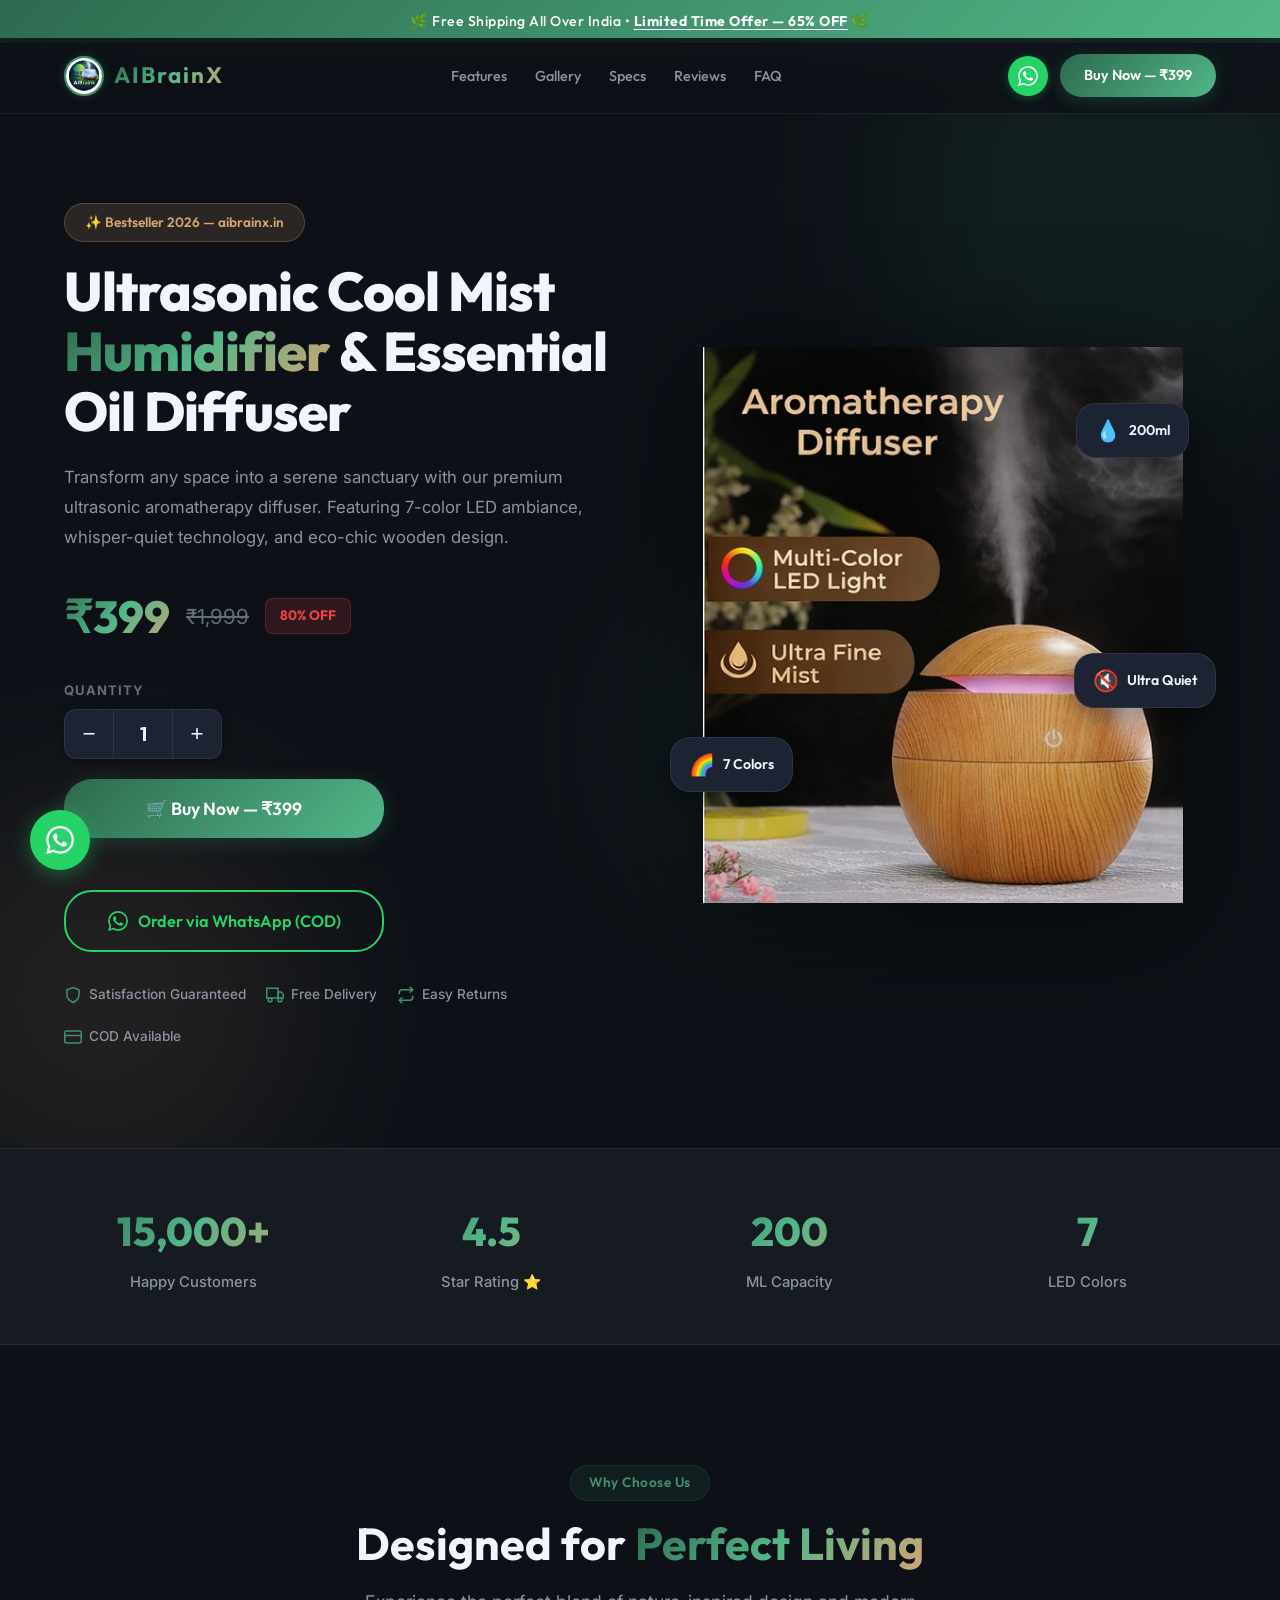
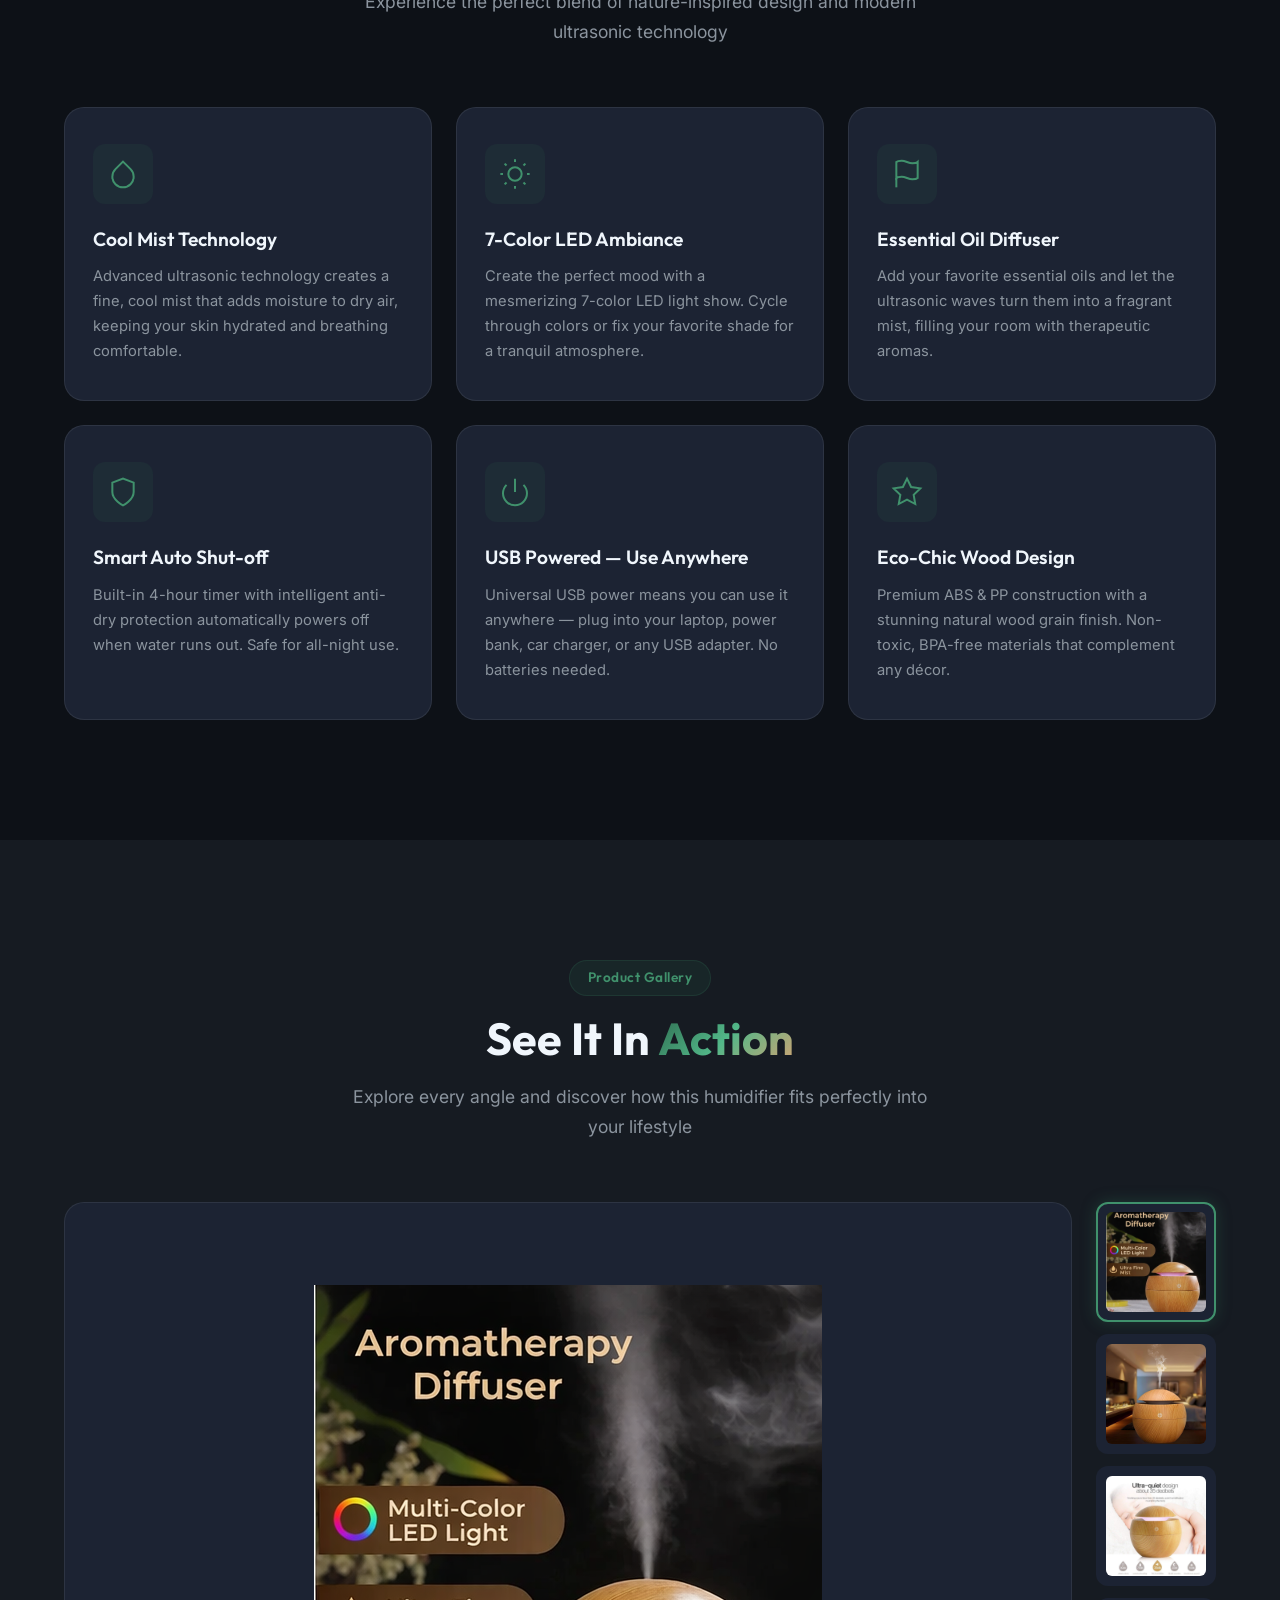
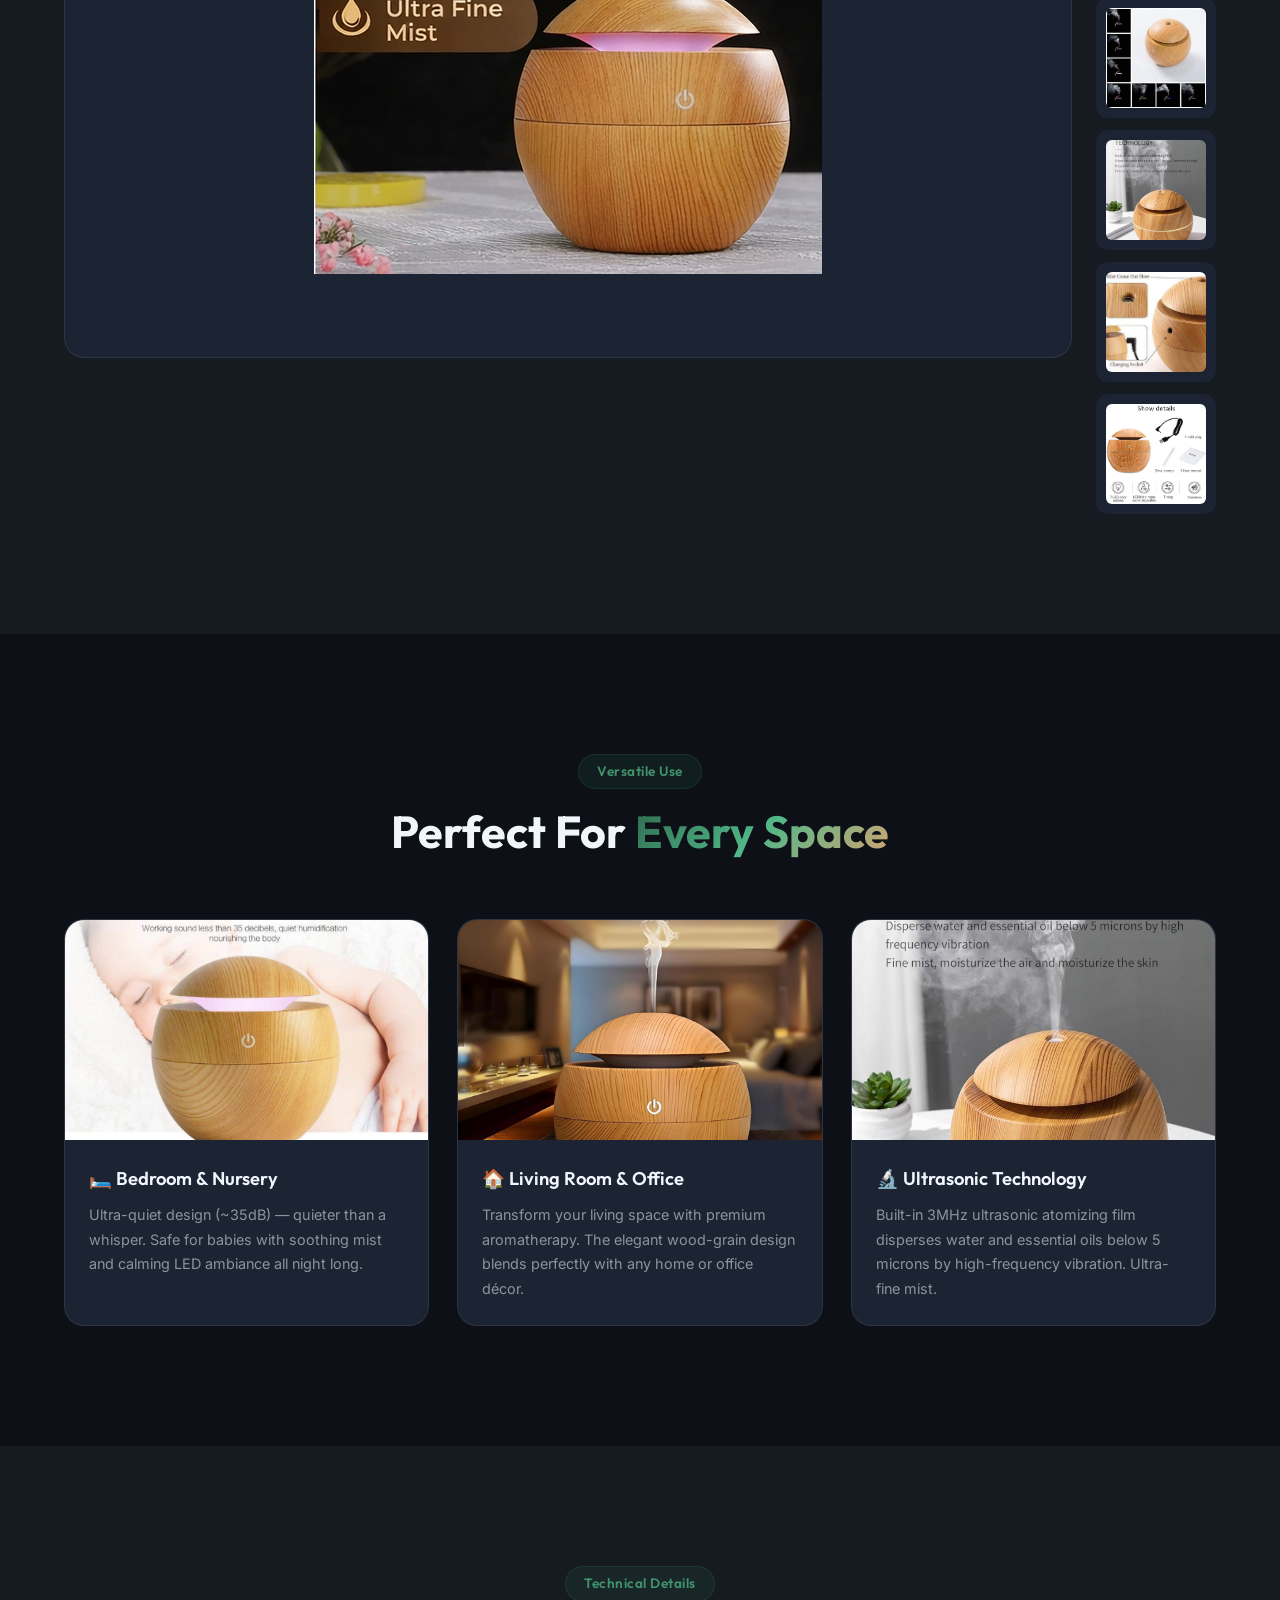
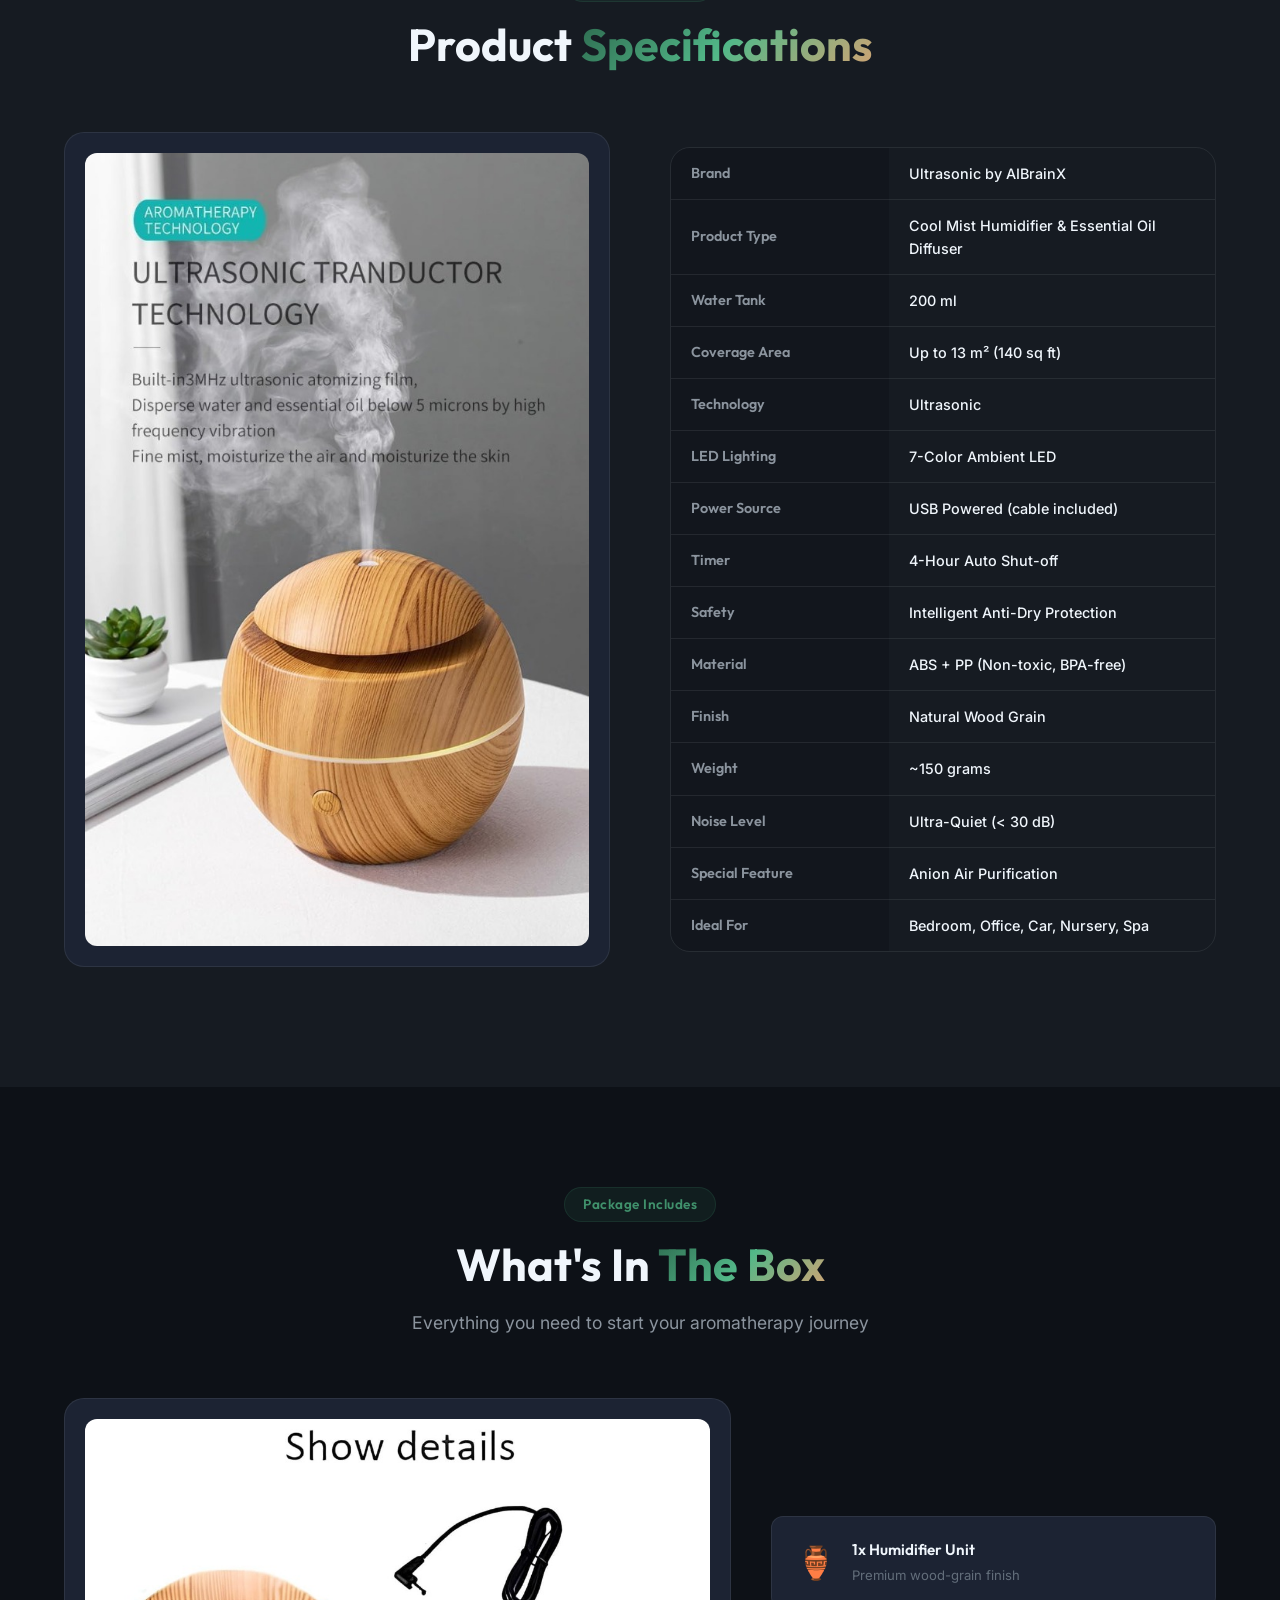
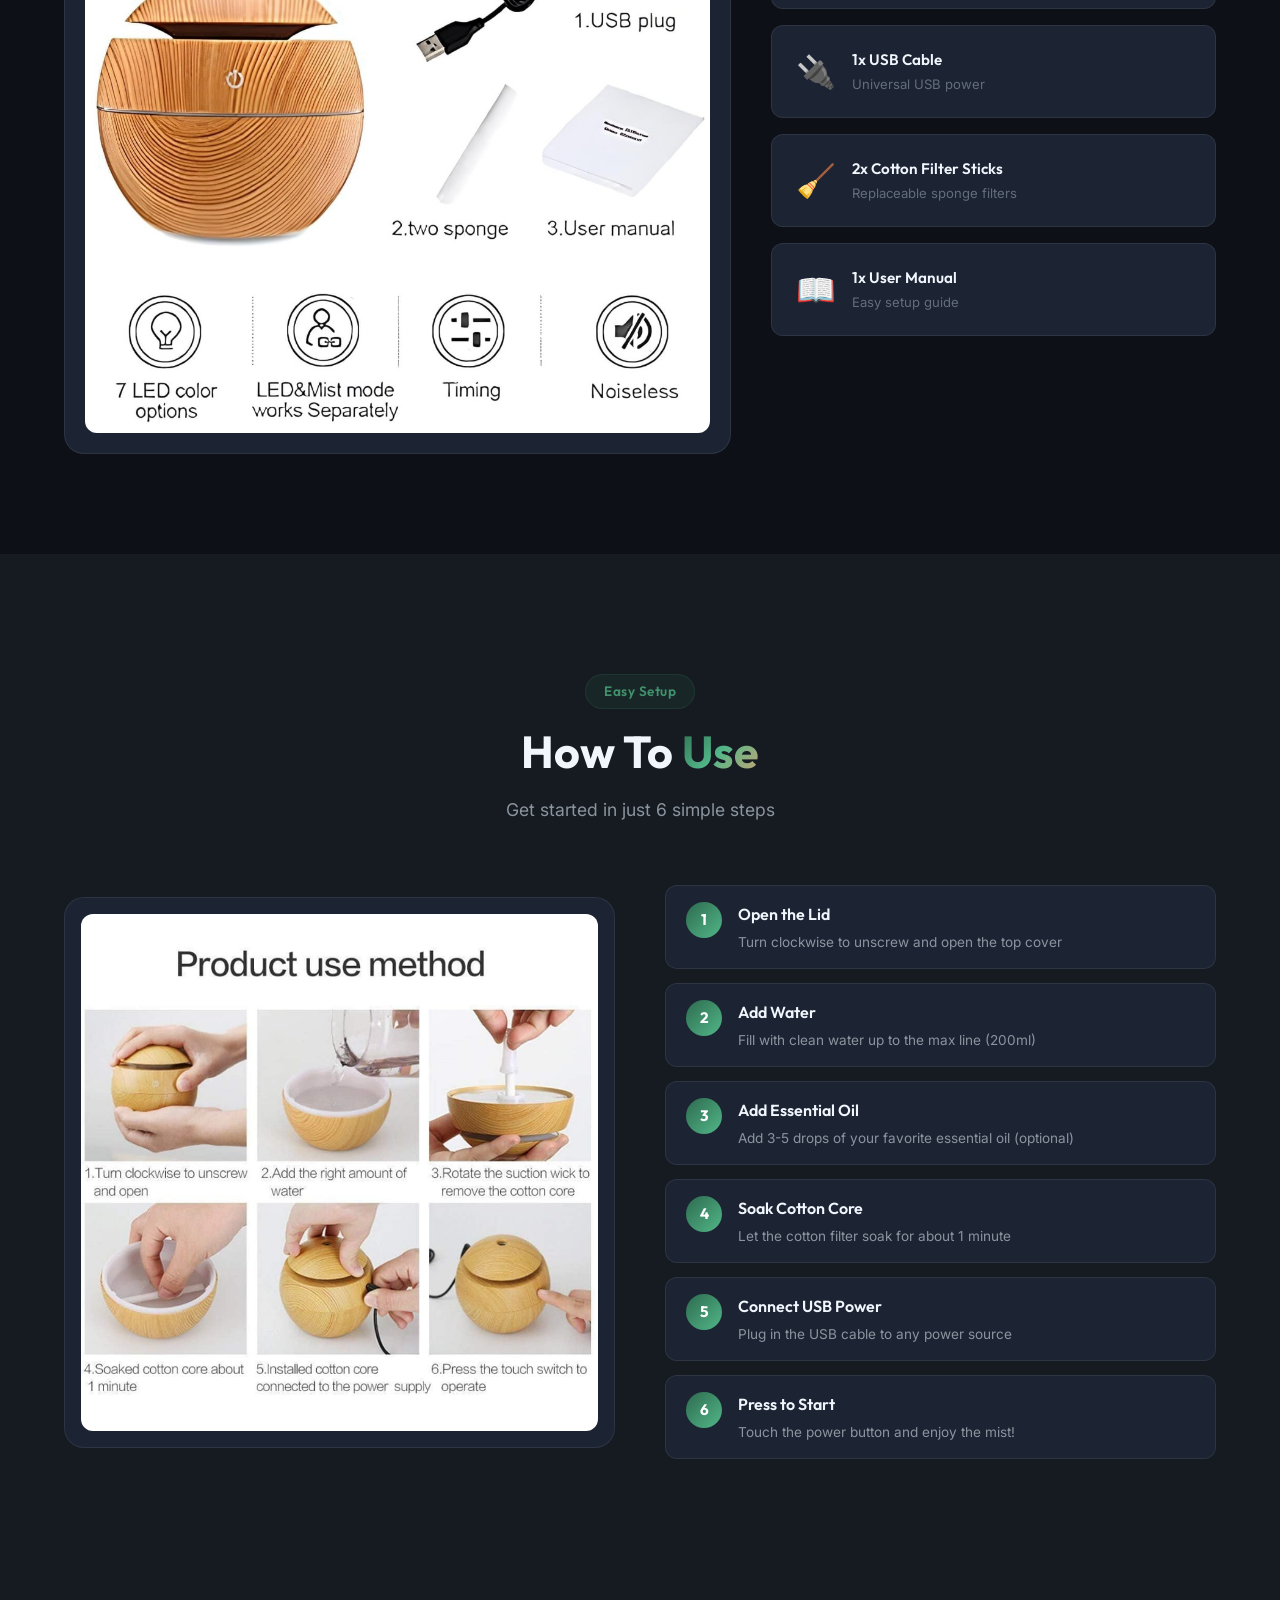
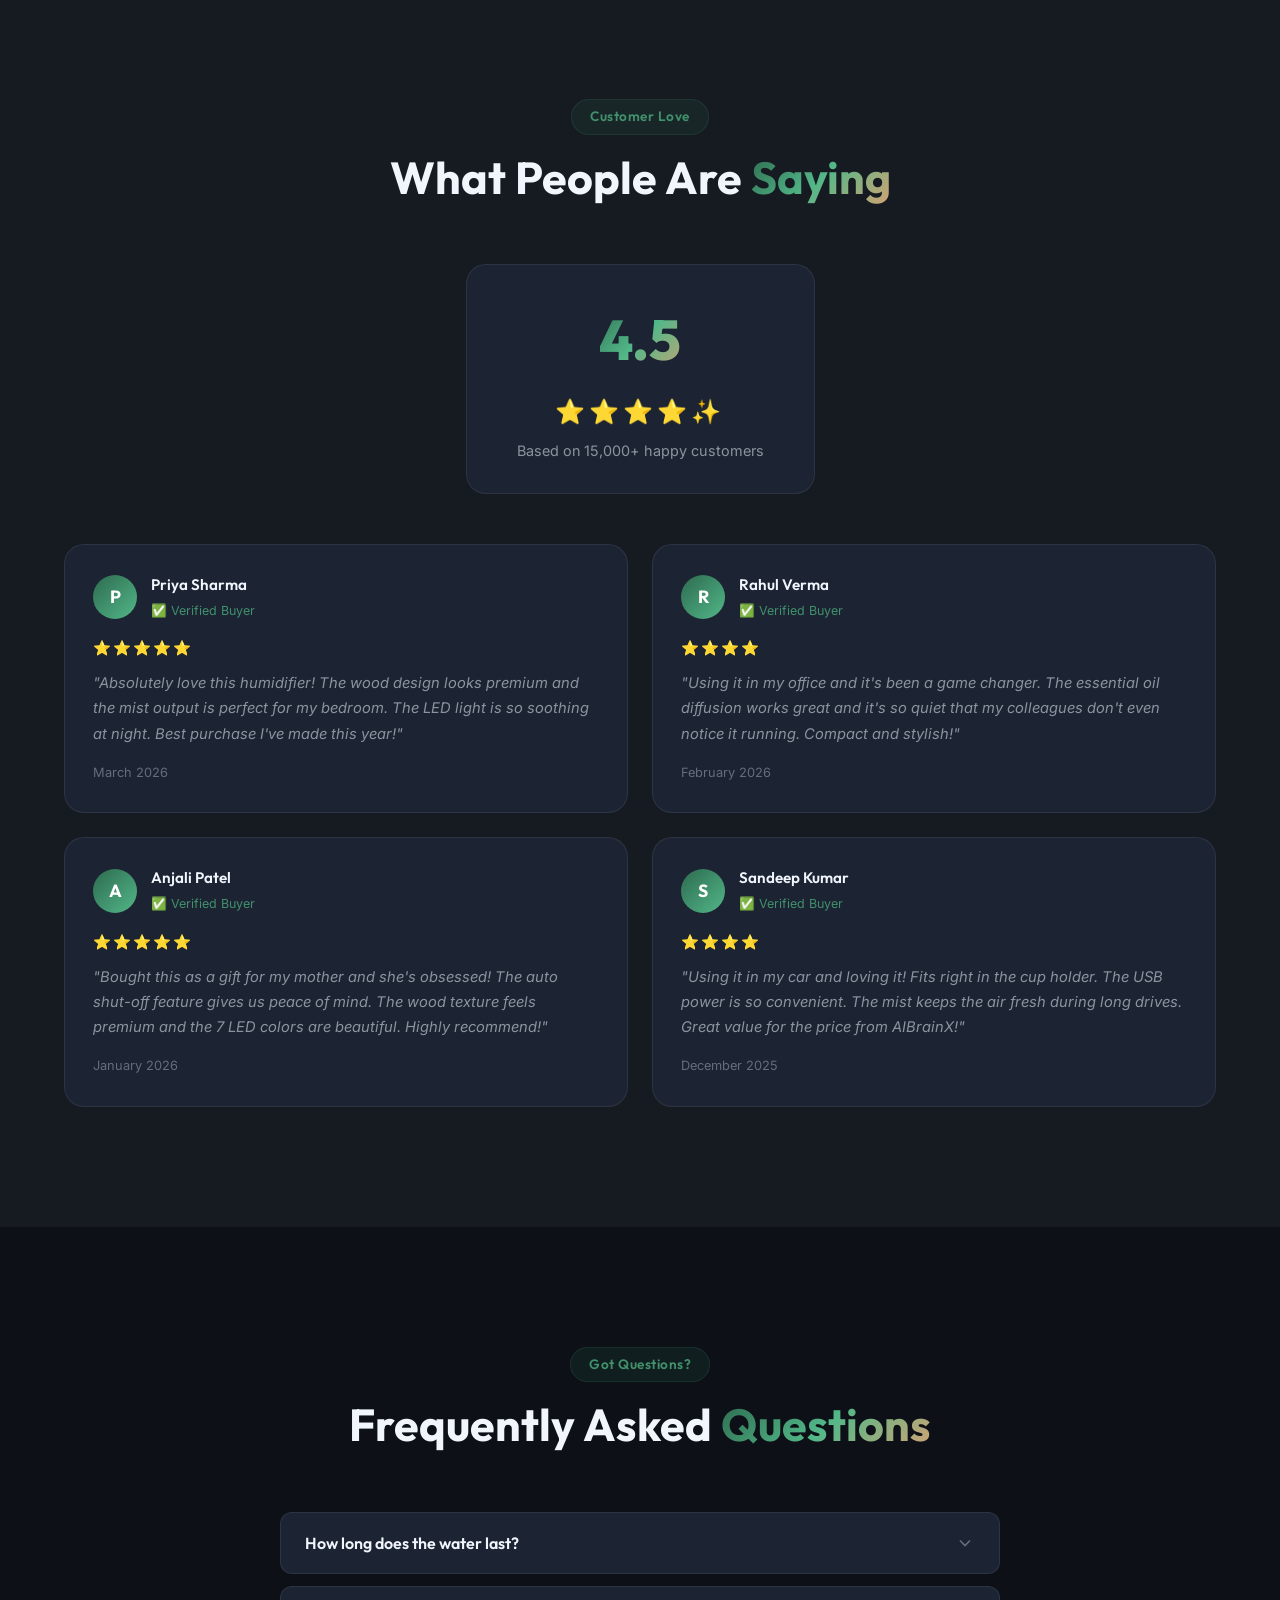
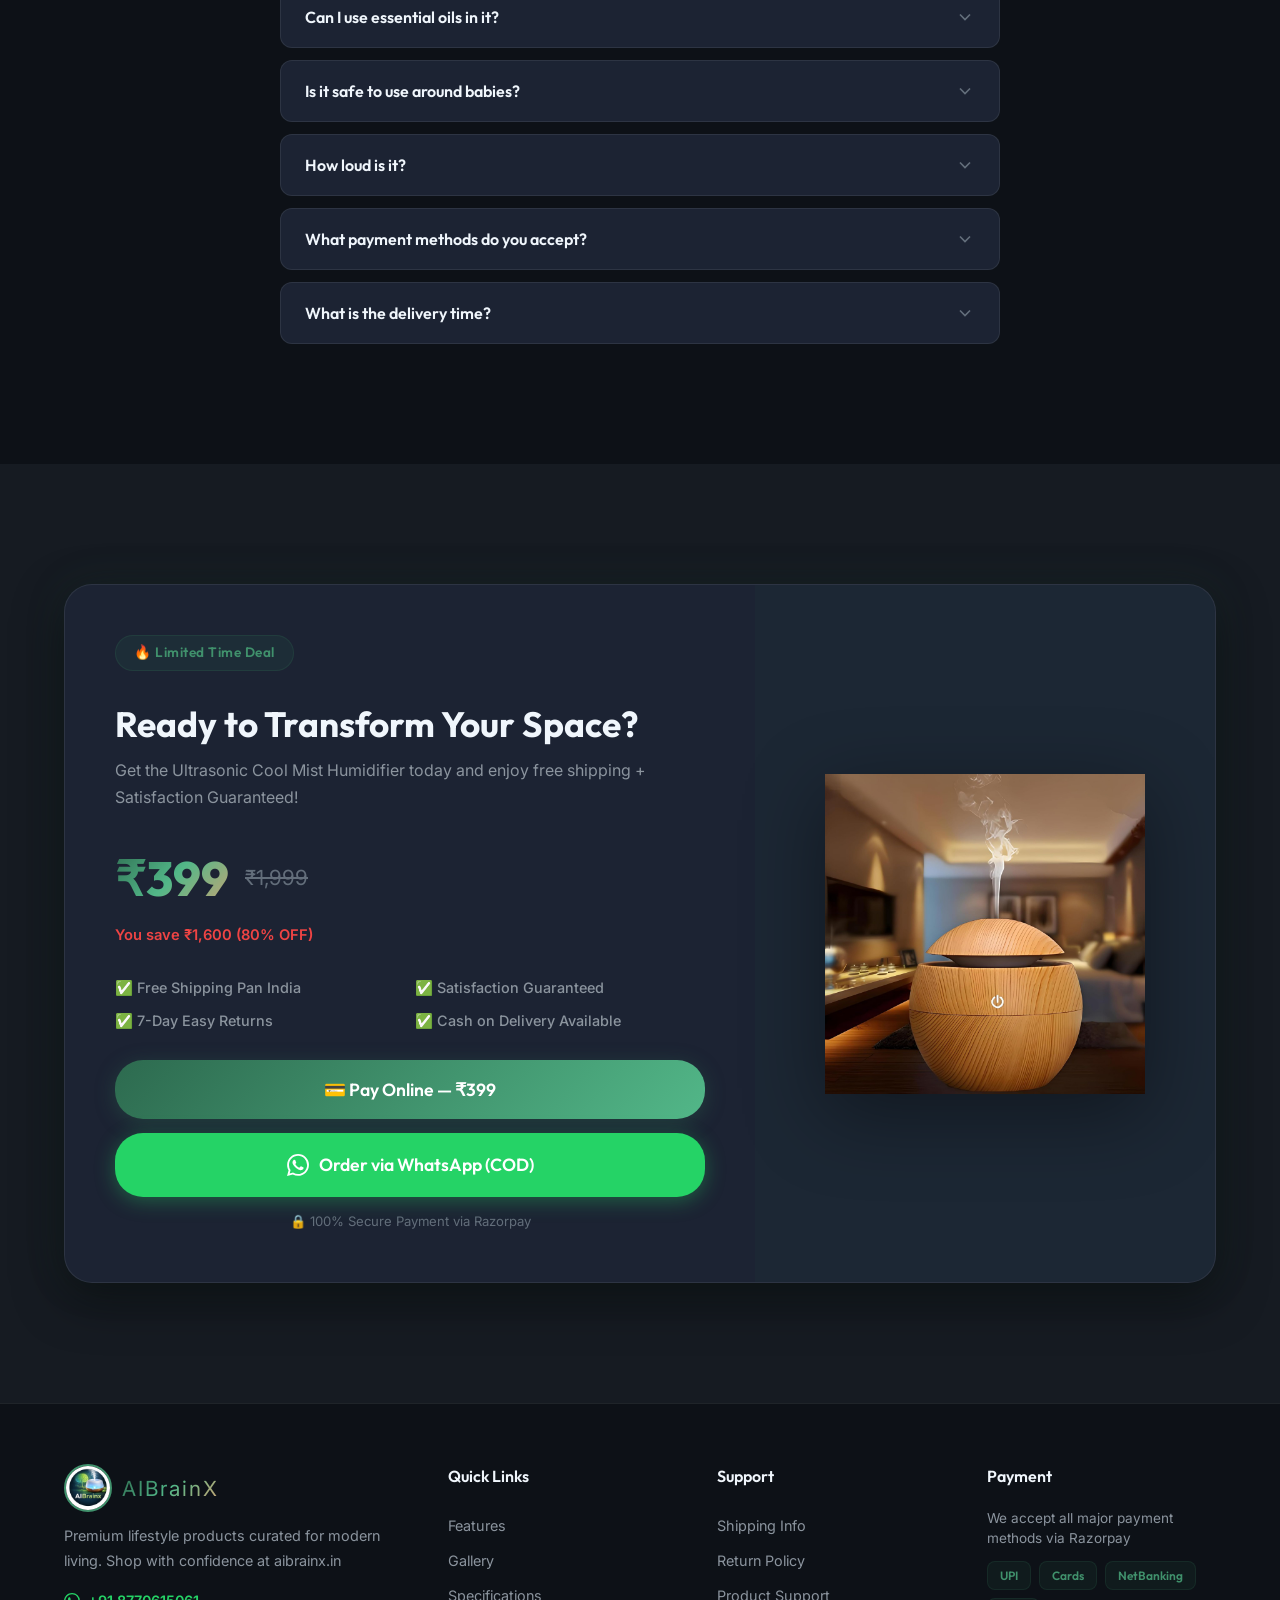
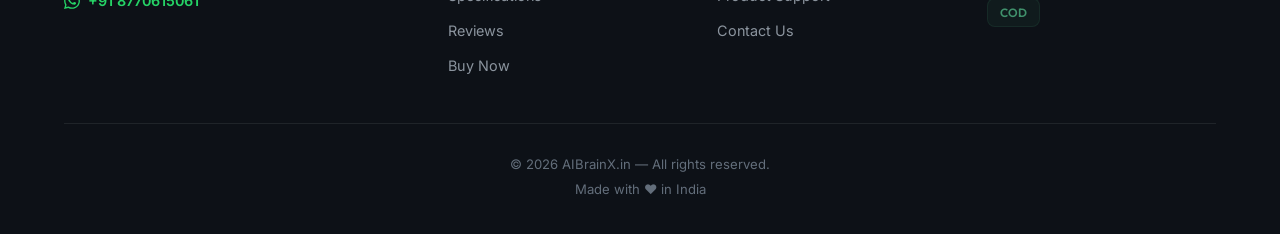
==== index.html @ de3a1938 "initial deployment" ====
<!DOCTYPE html>
<html lang="en">
<head>
    <meta charset="UTF-8">
    <meta name="viewport" content="width=device-width, initial-scale=1.0">
    <title>Ultrasonic Cool Mist Humidifier & Essential Oil Diffuser | AIBrainX</title>
    <meta name="description" content="Premium 200ml Ultrasonic Cool Mist Humidifier with 7-Color LED, Essential Oil Diffuser. Perfect for bedroom, office, car & nursery. USB powered with auto shut-off. Shop now at AIBrainX.in">
    <meta name="keywords" content="humidifier, essential oil diffuser, aromatherapy, cool mist, wooden diffuser, LED night light, ultrasonic, aibrainx">
    <link rel="canonical" href="https://aibrainx.in">
    <meta property="og:title" content="Ultrasonic Cool Mist Humidifier | AIBrainX">
    <meta property="og:description" content="Transform any space into a serene sanctuary. 7-Color LED, whisper-quiet ultrasonic technology, eco-chic wooden design.">
    <meta property="og:url" content="https://aibrainx.in">
    <meta property="og:type" content="product">
    <link rel="preconnect" href="https://fonts.googleapis.com">
    <link rel="preconnect" href="https://fonts.gstatic.com" crossorigin>
    <link href="https://fonts.googleapis.com/css2?family=Outfit:wght@300;400;500;600;700;800&family=Inter:wght@300;400;500;600&display=swap" rel="stylesheet">
    <link rel="icon" type="image/jpeg" href="assets/images/logo.jpg">
    <link rel="stylesheet" href="css/style.css">
</head>
<body>
    <!-- Announcement Bar -->
    <div class="announcement-bar">
        <p>🌿 Free Shipping All Over India • <span>Limited Time Offer — 65% OFF</span> 🌿</p>
    </div>

    <!-- Navigation -->
    <nav class="navbar" id="navbar">
        <div class="container nav-container">
            <a href="#" class="logo">
                <img src="assets/images/logo.jpg" alt="AIBrainX Logo" class="logo-img">
                <span class="logo-text">AIBrainX</span>
            </a>
            <ul class="nav-links">
                <li><a href="#features">Features</a></li>
                <li><a href="#gallery">Gallery</a></li>
                <li><a href="#specs">Specs</a></li>
                <li><a href="#reviews">Reviews</a></li>
                <li><a href="#faq">FAQ</a></li>
            </ul>
            <div class="nav-actions">
                <a href="https://wa.me/918770615061?text=Hi!%20I%20want%20to%20order%20the%20Ultrasonic%20Humidifier" target="_blank" class="nav-whatsapp" aria-label="Order on WhatsApp">
                    <svg width="20" height="20" viewBox="0 0 24 24" fill="currentColor"><path d="M17.472 14.382c-.297-.149-1.758-.867-2.03-.967-.273-.099-.471-.148-.67.15-.197.297-.767.966-.94 1.164-.173.199-.347.223-.644.075-.297-.15-1.255-.463-2.39-1.475-.883-.788-1.48-1.761-1.653-2.059-.173-.297-.018-.458.13-.606.134-.133.298-.347.446-.52.149-.174.198-.298.298-.497.099-.198.05-.371-.025-.52-.075-.149-.669-1.612-.916-2.207-.242-.579-.487-.5-.669-.51-.173-.008-.371-.01-.57-.01-.198 0-.52.074-.792.372-.272.297-1.04 1.016-1.04 2.479 0 1.462 1.065 2.875 1.213 3.074.149.198 2.096 3.2 5.077 4.487.709.306 1.262.489 1.694.625.712.227 1.36.195 1.871.118.571-.085 1.758-.719 2.006-1.413.248-.694.248-1.289.173-1.413-.074-.124-.272-.198-.57-.347m-5.421 7.403h-.004a9.87 9.87 0 01-5.031-1.378l-.361-.214-3.741.982.998-3.648-.235-.374a9.86 9.86 0 01-1.51-5.26c.001-5.45 4.436-9.884 9.888-9.884 2.64 0 5.122 1.03 6.988 2.898a9.825 9.825 0 012.893 6.994c-.003 5.45-4.437 9.884-9.885 9.884m8.413-18.297A11.815 11.815 0 0012.05 0C5.495 0 .16 5.335.157 11.892c0 2.096.547 4.142 1.588 5.945L.057 24l6.305-1.654a11.882 11.882 0 005.683 1.448h.005c6.554 0 11.89-5.335 11.893-11.893a11.821 11.821 0 00-3.48-8.413z"/></svg>
                </a>
                <a href="#buy" class="nav-cta">Buy Now — ₹399</a>
            </div>
            <button class="mobile-menu-btn" id="mobileMenuBtn" aria-label="Toggle menu">
                <span></span>
                <span></span>
                <span></span>
            </button>
        </div>
    </nav>

    <!-- Mobile Menu -->
    <div class="mobile-menu" id="mobileMenu">
        <ul>
            <li><a href="#features">Features</a></li>
            <li><a href="#gallery">Gallery</a></li>
            <li><a href="#specs">Specs</a></li>
            <li><a href="#reviews">Reviews</a></li>
            <li><a href="#faq">FAQ</a></li>
            <li><a href="#buy" class="nav-cta">Buy Now — ₹399</a></li>
            <li>
                <a href="https://wa.me/918770615061?text=Hi!%20I%20want%20to%20order%20the%20Ultrasonic%20Humidifier" target="_blank" class="whatsapp-mobile-link">
                    💬 Order on WhatsApp
                </a>
            </li>
        </ul>
    </div>

    <!-- Hero Section -->
    <section class="hero" id="hero">
        <div class="hero-bg-effects">
            <div class="floating-circle c1"></div>
            <div class="floating-circle c2"></div>
            <div class="floating-circle c3"></div>
        </div>
        <div class="container hero-grid">
            <div class="hero-content">
                <span class="badge">✨ Bestseller 2026 — aibrainx.in</span>
                <h1 class="hero-title">
                    Ultrasonic Cool Mist
                    <span class="gradient-text">Humidifier</span>
                    & Essential Oil Diffuser
                </h1>
                <p class="hero-subtitle">
                    Transform any space into a serene sanctuary with our premium ultrasonic aromatherapy diffuser.
                    Featuring 7-color LED ambiance, whisper-quiet technology, and eco-chic wooden design.
                </p>
                <div class="hero-price">
                    <span class="price-current">₹399</span>
                    <span class="price-original">₹1,999</span>
                    <span class="price-discount">80% OFF</span>
                </div>
                <div class="hero-actions-container">
                    <div class="quantity-selector-wrapper">
                        <label for="productQuantity">Quantity</label>
                        <div class="quantity-controls">
                            <button type="button" class="qty-btn" id="qtyMinus" onclick="updateHeroQty(-1)">−</button>
                            <input type="number" id="productQuantity" value="1" min="1" max="10" readonly>
                            <button type="button" class="qty-btn" id="qtyPlus" onclick="updateHeroQty(1)">+</button>
                        </div>
                    </div>
                    <div class="hero-actions">
                        <button class="btn btn-primary btn-xl" id="heroBuyBtn" onclick="payWithRazorpay()">
                            <span>🛒 Buy Now — <span id="btnTotalPrice">₹399</span></span>
                        </button>
                    </div>
                    <a href="https://wa.me/918770615061?text=Hi!%20I%20want%20to%20order%20the%20Ultrasonic%20Humidifier" target="_blank" class="btn btn-whatsapp-outline btn-lg">
                        <svg width="20" height="20" viewBox="0 0 24 24" fill="currentColor"><path d="M17.472 14.382c-.297-.149-1.758-.867-2.03-.967-.273-.099-.471-.148-.67.15-.197.297-.767.966-.94 1.164-.173.199-.347.223-.644.075-.297-.15-1.255-.463-2.39-1.475-.883-.788-1.48-1.761-1.653-2.059-.173-.297-.018-.458.13-.606.134-.133.298-.347.446-.52.149-.174.198-.298.298-.497.099-.198.05-.371-.025-.52-.075-.149-.669-1.612-.916-2.207-.242-.579-.487-.5-.669-.51-.173-.008-.371-.01-.57-.01-.198 0-.52.074-.792.372-.272.297-1.04 1.016-1.04 2.479 0 1.462 1.065 2.875 1.213 3.074.149.198 2.096 3.2 5.077 4.487.709.306 1.262.489 1.694.625.712.227 1.36.195 1.871.118.571-.085 1.758-.719 2.006-1.413.248-.694.248-1.289.173-1.413-.074-.124-.272-.198-.57-.347m-5.421 7.403h-.004a9.87 9.87 0 01-5.031-1.378l-.361-.214-3.741.982.998-3.648-.235-.374a9.86 9.86 0 01-1.51-5.26c.001-5.45 4.436-9.884 9.888-9.884 2.64 0 5.122 1.03 6.988 2.898a9.825 9.825 0 012.893 6.994c-.003 5.45-4.437 9.884-9.885 9.884m8.413-18.297A11.815 11.815 0 0012.05 0C5.495 0 .16 5.335.157 11.892c0 2.096.547 4.142 1.588 5.945L.057 24l6.305-1.654a11.882 11.882 0 005.683 1.448h.005c6.554 0 11.89-5.335 11.893-11.893a11.821 11.821 0 00-3.48-8.413z"/></svg>
                        <span>Order via WhatsApp (COD)</span>
                    </a>
                </div>
                <div class="hero-trust">
                    <div class="trust-item">
                        <svg width="18" height="18" viewBox="0 0 24 24" fill="none" stroke="currentColor" stroke-width="2"><path d="M12 22s8-4 8-10V5l-8-3-8 3v7c0 6 8 10 8 10z"/></svg>
                        <span>Satisfaction Guaranteed</span>
                    </div>
                    <div class="trust-item">
                        <svg width="18" height="18" viewBox="0 0 24 24" fill="none" stroke="currentColor" stroke-width="2"><rect x="1" y="3" width="15" height="13"/><polygon points="16 8 20 8 23 11 23 16 16 16 16 8"/><circle cx="5.5" cy="18.5" r="2.5"/><circle cx="18.5" cy="18.5" r="2.5"/></svg>
                        <span>Free Delivery</span>
                    </div>
                    <div class="trust-item">
                        <svg width="18" height="18" viewBox="0 0 24 24" fill="none" stroke="currentColor" stroke-width="2"><polyline points="17 1 21 5 17 9"/><path d="M3 11V9a4 4 0 0 1 4-4h14"/><polyline points="7 23 3 19 7 15"/><path d="M21 13v2a4 4 0 0 1-4 4H3"/></svg>
                        <span>Easy Returns</span>
                    </div>
                    <div class="trust-item">
                        <svg width="18" height="18" viewBox="0 0 24 24" fill="none" stroke="currentColor" stroke-width="2"><rect x="1" y="4" width="22" height="16" rx="2" ry="2"/><line x1="1" y1="10" x2="23" y2="10"/></svg>
                        <span>COD Available</span>
                    </div>
                </div>
            </div>
            <div class="hero-image">
                <div class="image-glow"></div>
                <img src="assets/images/hero.png" alt="Ultrasonic Cool Mist Humidifier" class="main-product-img" id="heroImg">
                <div class="floating-badge fb1">
                    <span class="fb-icon">💧</span>
                    <span class="fb-text">200ml</span>
                </div>
                <div class="floating-badge fb2">
                    <span class="fb-icon">🌈</span>
                    <span class="fb-text">7 Colors</span>
                </div>
                <div class="floating-badge fb3">
                    <span class="fb-icon">🔇</span>
                    <span class="fb-text">Ultra Quiet</span>
                </div>
            </div>
        </div>
    </section>

    <!-- Stats Bar -->
    <section class="stats-bar">
        <div class="container stats-grid">
            <div class="stat-item">
                <span class="stat-number" data-target="15000">0</span>
                <span class="stat-label">Happy Customers</span>
            </div>
            <div class="stat-item">
                <span class="stat-number" data-target="4.5" data-decimal="true">0</span>
                <span class="stat-label">Star Rating ⭐</span>
            </div>
            <div class="stat-item">
                <span class="stat-number" data-target="200">0</span>
                <span class="stat-label">ML Capacity</span>
            </div>
            <div class="stat-item">
                <span class="stat-number" data-target="7">0</span>
                <span class="stat-label">LED Colors</span>
            </div>
        </div>
    </section>

    <!-- Features Section -->
    <section class="features" id="features">
        <div class="container">
            <div class="section-header">
                <span class="section-tag">Why Choose Us</span>
                <h2 class="section-title">Designed for <span class="gradient-text">Perfect Living</span></h2>
                <p class="section-subtitle">Experience the perfect blend of nature-inspired design and modern ultrasonic technology</p>
            </div>
            <div class="features-grid">
                <div class="feature-card" data-aos-delay="0">
                    <div class="feature-icon">
                        <svg width="32" height="32" viewBox="0 0 24 24" fill="none" stroke="currentColor" stroke-width="1.5">
                            <path d="M12 2.69l5.66 5.66a8 8 0 1 1-11.31 0z"/>
                        </svg>
                    </div>
                    <h3>Cool Mist Technology</h3>
                    <p>Advanced ultrasonic technology creates a fine, cool mist that adds moisture to dry air, keeping your skin hydrated and breathing comfortable.</p>
                </div>
                <div class="feature-card" data-aos-delay="100">
                    <div class="feature-icon">
                        <svg width="32" height="32" viewBox="0 0 24 24" fill="none" stroke="currentColor" stroke-width="1.5">
                            <circle cx="12" cy="12" r="5"/><line x1="12" y1="1" x2="12" y2="3"/><line x1="12" y1="21" x2="12" y2="23"/><line x1="4.22" y1="4.22" x2="5.64" y2="5.64"/><line x1="18.36" y1="18.36" x2="19.78" y2="19.78"/><line x1="1" y1="12" x2="3" y2="12"/><line x1="21" y1="12" x2="23" y2="12"/><line x1="4.22" y1="19.78" x2="5.64" y2="18.36"/><line x1="18.36" y1="5.64" x2="19.78" y2="4.22"/>
                        </svg>
                    </div>
                    <h3>7-Color LED Ambiance</h3>
                    <p>Create the perfect mood with a mesmerizing 7-color LED light show. Cycle through colors or fix your favorite shade for a tranquil atmosphere.</p>
                </div>
                <div class="feature-card" data-aos-delay="200">
                    <div class="feature-icon">
                        <svg width="32" height="32" viewBox="0 0 24 24" fill="none" stroke="currentColor" stroke-width="1.5">
                            <path d="M4 15s1-1 4-1 5 2 8 2 4-1 4-1V3s-1 1-4 1-5-2-8-2-4 1-4 1z"/><line x1="4" y1="22" x2="4" y2="15"/>
                        </svg>
                    </div>
                    <h3>Essential Oil Diffuser</h3>
                    <p>Add your favorite essential oils and let the ultrasonic waves turn them into a fragrant mist, filling your room with therapeutic aromas.</p>
                </div>
                <div class="feature-card" data-aos-delay="300">
                    <div class="feature-icon">
                        <svg width="32" height="32" viewBox="0 0 24 24" fill="none" stroke="currentColor" stroke-width="1.5">
                            <path d="M12 22s8-4 8-10V5l-8-3-8 3v7c0 6 8 10 8 10z"/>
                        </svg>
                    </div>
                    <h3>Smart Auto Shut-off</h3>
                    <p>Built-in 4-hour timer with intelligent anti-dry protection automatically powers off when water runs out. Safe for all-night use.</p>
                </div>
                <div class="feature-card" data-aos-delay="400">
                    <div class="feature-icon">
                        <svg width="32" height="32" viewBox="0 0 24 24" fill="none" stroke="currentColor" stroke-width="1.5">
                            <path d="M18.36 6.64a9 9 0 1 1-12.73 0"/><line x1="12" y1="2" x2="12" y2="12"/>
                        </svg>
                    </div>
                    <h3>USB Powered — Use Anywhere</h3>
                    <p>Universal USB power means you can use it anywhere — plug into your laptop, power bank, car charger, or any USB adapter. No batteries needed.</p>
                </div>
                <div class="feature-card" data-aos-delay="500">
                    <div class="feature-icon">
                        <svg width="32" height="32" viewBox="0 0 24 24" fill="none" stroke="currentColor" stroke-width="1.5">
                            <polygon points="12 2 15.09 8.26 22 9.27 17 14.14 18.18 21.02 12 17.77 5.82 21.02 7 14.14 2 9.27 8.91 8.26 12 2"/>
                        </svg>
                    </div>
                    <h3>Eco-Chic Wood Design</h3>
                    <p>Premium ABS & PP construction with a stunning natural wood grain finish. Non-toxic, BPA-free materials that complement any décor.</p>
                </div>
            </div>
        </div>
    </section>

    <!-- Gallery Section -->
    <section class="gallery" id="gallery">
        <div class="container">
            <div class="section-header">
                <span class="section-tag">Product Gallery</span>
                <h2 class="section-title">See It In <span class="gradient-text">Action</span></h2>
                <p class="section-subtitle">Explore every angle and discover how this humidifier fits perfectly into your lifestyle</p>
            </div>
            <div class="gallery-showcase">
                <div class="gallery-main">
                    <img src="assets/images/hero.png" alt="Ultrasonic Humidifier Main View" id="galleryMainImg">
                </div>
                <div class="gallery-thumbs">
                    <div class="thumb active" data-img="assets/images/hero.png">
                        <img src="assets/images/hero.png" alt="Product view">
                    </div>
                    <div class="thumb" data-img="assets/images/room-lifestyle.jpg">
                        <img src="assets/images/room-lifestyle.jpg" alt="Room Lifestyle">
                    </div>
                    <div class="thumb" data-img="assets/images/baby-quiet.jpg">
                        <img src="assets/images/baby-quiet.jpg" alt="Ultra-Quiet Design">
                    </div>
                    <div class="thumb" data-img="assets/images/colors.jpg">
                        <img src="assets/images/colors.jpg" alt="7-Color LED">
                    </div>
                    <div class="thumb" data-img="assets/images/technology.jpg">
                        <img src="assets/images/technology.jpg" alt="Technology">
                    </div>
                    <div class="thumb" data-img="assets/images/detail.jpg">
                        <img src="assets/images/detail.jpg" alt="Detail view">
                    </div>
                    <div class="thumb" data-img="assets/images/box-contents.jpg">
                        <img src="assets/images/box-contents.jpg" alt="Box Contents">
                    </div>
                </div>
            </div>
        </div>
    </section>

    <!-- Use Cases Section -->
    <section class="use-cases">
        <div class="container">
            <div class="section-header">
                <span class="section-tag">Versatile Use</span>
                <h2 class="section-title">Perfect For <span class="gradient-text">Every Space</span></h2>
            </div>
            <div class="use-cases-grid">
                <div class="use-case-card">
                    <div class="use-case-img">
                        <img src="assets/images/baby-quiet.jpg" alt="Ultra-Quiet Baby Safe Humidifier">
                    </div>
                    <div class="use-case-content">
                        <h3>🛏️ Bedroom & Nursery</h3>
                        <p>Ultra-quiet design (~35dB) — quieter than a whisper. Safe for babies with soothing mist and calming LED ambiance all night long.</p>
                    </div>
                </div>
                <div class="use-case-card">
                    <div class="use-case-img">
                        <img src="assets/images/room-lifestyle.jpg" alt="Living Room Diffuser">
                    </div>
                    <div class="use-case-content">
                        <h3>🏠 Living Room & Office</h3>
                        <p>Transform your living space with premium aromatherapy. The elegant wood-grain design blends perfectly with any home or office décor.</p>
                    </div>
                </div>
                <div class="use-case-card">
                    <div class="use-case-img">
                        <img src="assets/images/technology.jpg" alt="Ultrasonic Technology">
                    </div>
                    <div class="use-case-content">
                        <h3>🔬 Ultrasonic Technology</h3>
                        <p>Built-in 3MHz ultrasonic atomizing film disperses water and essential oils below 5 microns by high-frequency vibration. Ultra-fine mist.</p>
                    </div>
                </div>
            </div>
        </div>
    </section>

    <!-- Specifications Section -->
    <section class="specifications" id="specs">
        <div class="container">
            <div class="section-header">
                <span class="section-tag">Technical Details</span>
                <h2 class="section-title">Product <span class="gradient-text">Specifications</span></h2>
            </div>
            <div class="specs-layout">
                <div class="specs-image">
                    <img src="assets/images/technology.jpg" alt="Ultrasonic Transductor Technology">
                </div>
                <div class="specs-table-wrapper">
                    <table class="specs-table">
                        <tbody>
                            <tr><td class="spec-label">Brand</td><td class="spec-value">Ultrasonic by AIBrainX</td></tr>
                            <tr><td class="spec-label">Product Type</td><td class="spec-value">Cool Mist Humidifier & Essential Oil Diffuser</td></tr>
                            <tr><td class="spec-label">Water Tank</td><td class="spec-value">200 ml</td></tr>
                            <tr><td class="spec-label">Coverage Area</td><td class="spec-value">Up to 13 m² (140 sq ft)</td></tr>
                            <tr><td class="spec-label">Technology</td><td class="spec-value">Ultrasonic</td></tr>
                            <tr><td class="spec-label">LED Lighting</td><td class="spec-value">7-Color Ambient LED</td></tr>
                            <tr><td class="spec-label">Power Source</td><td class="spec-value">USB Powered (cable included)</td></tr>
                            <tr><td class="spec-label">Timer</td><td class="spec-value">4-Hour Auto Shut-off</td></tr>
                            <tr><td class="spec-label">Safety</td><td class="spec-value">Intelligent Anti-Dry Protection</td></tr>
                            <tr><td class="spec-label">Material</td><td class="spec-value">ABS + PP (Non-toxic, BPA-free)</td></tr>
                            <tr><td class="spec-label">Finish</td><td class="spec-value">Natural Wood Grain</td></tr>
                            <tr><td class="spec-label">Weight</td><td class="spec-value">~150 grams</td></tr>
                            <tr><td class="spec-label">Noise Level</td><td class="spec-value">Ultra-Quiet (< 30 dB)</td></tr>
                            <tr><td class="spec-label">Special Feature</td><td class="spec-value">Anion Air Purification</td></tr>
                            <tr><td class="spec-label">Ideal For</td><td class="spec-value">Bedroom, Office, Car, Nursery, Spa</td></tr>
                        </tbody>
                    </table>
                </div>
            </div>
        </div>
    </section>

    <!-- What's in the Box -->
    <section class="box-contents">
        <div class="container">
            <div class="section-header">
                <span class="section-tag">Package Includes</span>
                <h2 class="section-title">What's In <span class="gradient-text">The Box</span></h2>
                <p class="section-subtitle">Everything you need to start your aromatherapy journey</p>
            </div>
            <div class="box-image-showcase">
                <div class="box-main-image">
                    <img src="assets/images/box-contents.jpg" alt="Box Contents - Humidifier, USB Cable, Sponge, Manual">
                </div>
                <div class="box-items-list">
                    <div class="box-item">
                        <div class="box-item-icon">🏺</div>
                        <div class="box-item-info">
                            <span class="box-item-name">1x Humidifier Unit</span>
                            <span class="box-item-desc">Premium wood-grain finish</span>
                        </div>
                    </div>
                    <div class="box-item">
                        <div class="box-item-icon">🔌</div>
                        <div class="box-item-info">
                            <span class="box-item-name">1x USB Cable</span>
                            <span class="box-item-desc">Universal USB power</span>
                        </div>
                    </div>
                    <div class="box-item">
                        <div class="box-item-icon">🧹</div>
                        <div class="box-item-info">
                            <span class="box-item-name">2x Cotton Filter Sticks</span>
                            <span class="box-item-desc">Replaceable sponge filters</span>
                        </div>
                    </div>
                    <div class="box-item">
                        <div class="box-item-icon">📖</div>
                        <div class="box-item-info">
                            <span class="box-item-name">1x User Manual</span>
                            <span class="box-item-desc">Easy setup guide</span>
                        </div>
                    </div>
                </div>
            </div>
        </div>
    </section>

    <!-- How to Use Section -->
    <section class="how-to-use">
        <div class="container">
            <div class="section-header">
                <span class="section-tag">Easy Setup</span>
                <h2 class="section-title">How To <span class="gradient-text">Use</span></h2>
                <p class="section-subtitle">Get started in just 6 simple steps</p>
            </div>
            <div class="how-to-use-layout">
                <div class="how-to-use-image">
                    <img src="assets/images/how-to-use.jpg" alt="How to Use - 6 Step Guide">
                </div>
                <div class="how-to-steps">
                    <div class="step-item">
                        <div class="step-number">1</div>
                        <div class="step-info">
                            <h4>Open the Lid</h4>
                            <p>Turn clockwise to unscrew and open the top cover</p>
                        </div>
                    </div>
                    <div class="step-item">
                        <div class="step-number">2</div>
                        <div class="step-info">
                            <h4>Add Water</h4>
                            <p>Fill with clean water up to the max line (200ml)</p>
                        </div>
                    </div>
                    <div class="step-item">
                        <div class="step-number">3</div>
                        <div class="step-info">
                            <h4>Add Essential Oil</h4>
                            <p>Add 3-5 drops of your favorite essential oil (optional)</p>
                        </div>
                    </div>
                    <div class="step-item">
                        <div class="step-number">4</div>
                        <div class="step-info">
                            <h4>Soak Cotton Core</h4>
                            <p>Let the cotton filter soak for about 1 minute</p>
                        </div>
                    </div>
                    <div class="step-item">
                        <div class="step-number">5</div>
                        <div class="step-info">
                            <h4>Connect USB Power</h4>
                            <p>Plug in the USB cable to any power source</p>
                        </div>
                    </div>
                    <div class="step-item">
                        <div class="step-number">6</div>
                        <div class="step-info">
                            <h4>Press to Start</h4>
                            <p>Touch the power button and enjoy the mist!</p>
                        </div>
                    </div>
                </div>
            </div>
        </div>
    </section>

    <!-- Reviews Section -->
    <section class="reviews" id="reviews">
        <div class="container">
            <div class="section-header">
                <span class="section-tag">Customer Love</span>
                <h2 class="section-title">What People Are <span class="gradient-text">Saying</span></h2>
            </div>
            <div class="reviews-summary">
                <div class="rating-overview">
                    <span class="big-rating">4.5</span>
                    <div class="stars">⭐⭐⭐⭐✨</div>
                    <span class="rating-count">Based on 15,000+ happy customers</span>
                </div>
            </div>
            <div class="reviews-grid">
                <div class="review-card">
                    <div class="review-header">
                        <div class="review-avatar">P</div>
                        <div>
                            <span class="review-name">Priya Sharma</span>
                            <span class="review-verified">✅ Verified Buyer</span>
                        </div>
                    </div>
                    <div class="review-stars">⭐⭐⭐⭐⭐</div>
                    <p class="review-text">"Absolutely love this humidifier! The wood design looks premium and the mist output is perfect for my bedroom. The LED light is so soothing at night. Best purchase I've made this year!"</p>
                    <span class="review-date">March 2026</span>
                </div>
                <div class="review-card">
                    <div class="review-header">
                        <div class="review-avatar">R</div>
                        <div>
                            <span class="review-name">Rahul Verma</span>
                            <span class="review-verified">✅ Verified Buyer</span>
                        </div>
                    </div>
                    <div class="review-stars">⭐⭐⭐⭐</div>
                    <p class="review-text">"Using it in my office and it's been a game changer. The essential oil diffusion works great and it's so quiet that my colleagues don't even notice it running. Compact and stylish!"</p>
                    <span class="review-date">February 2026</span>
                </div>
                <div class="review-card">
                    <div class="review-header">
                        <div class="review-avatar">A</div>
                        <div>
                            <span class="review-name">Anjali Patel</span>
                            <span class="review-verified">✅ Verified Buyer</span>
                        </div>
                    </div>
                    <div class="review-stars">⭐⭐⭐⭐⭐</div>
                    <p class="review-text">"Bought this as a gift for my mother and she's obsessed! The auto shut-off feature gives us peace of mind. The wood texture feels premium and the 7 LED colors are beautiful. Highly recommend!"</p>
                    <span class="review-date">January 2026</span>
                </div>
                <div class="review-card">
                    <div class="review-header">
                        <div class="review-avatar">S</div>
                        <div>
                            <span class="review-name">Sandeep Kumar</span>
                            <span class="review-verified">✅ Verified Buyer</span>
                        </div>
                    </div>
                    <div class="review-stars">⭐⭐⭐⭐</div>
                    <p class="review-text">"Using it in my car and loving it! Fits right in the cup holder. The USB power is so convenient. The mist keeps the air fresh during long drives. Great value for the price from AIBrainX!"</p>
                    <span class="review-date">December 2025</span>
                </div>
            </div>
        </div>
    </section>

    <!-- FAQ Section -->
    <section class="faq" id="faq">
        <div class="container">
            <div class="section-header">
                <span class="section-tag">Got Questions?</span>
                <h2 class="section-title">Frequently Asked <span class="gradient-text">Questions</span></h2>
            </div>
            <div class="faq-list">
                <div class="faq-item">
                    <button class="faq-question" id="faq1">
                        <span>How long does the water last?</span>
                        <svg width="20" height="20" viewBox="0 0 24 24" fill="none" stroke="currentColor" stroke-width="2"><polyline points="6 9 12 15 18 9"/></svg>
                    </button>
                    <div class="faq-answer">
                        <p>With a 200ml tank, the humidifier can run continuously for approximately 5-6 hours. The built-in auto shut-off timer ensures safe operation.</p>
                    </div>
                </div>
                <div class="faq-item">
                    <button class="faq-question" id="faq2">
                        <span>Can I use essential oils in it?</span>
                        <svg width="20" height="20" viewBox="0 0 24 24" fill="none" stroke="currentColor" stroke-width="2"><polyline points="6 9 12 15 18 9"/></svg>
                    </button>
                    <div class="faq-answer">
                        <p>Yes! This is designed as a dual-purpose humidifier and essential oil diffuser. Simply add 3-5 drops of your favorite essential oil to the water tank.</p>
                    </div>
                </div>
                <div class="faq-item">
                    <button class="faq-question" id="faq3">
                        <span>Is it safe to use around babies?</span>
                        <svg width="20" height="20" viewBox="0 0 24 24" fill="none" stroke="currentColor" stroke-width="2"><polyline points="6 9 12 15 18 9"/></svg>
                    </button>
                    <div class="faq-answer">
                        <p>Absolutely! The cool mist technology means no heat hazard. Auto shut-off and anti-dry protection make it completely safe for nurseries.</p>
                    </div>
                </div>
                <div class="faq-item">
                    <button class="faq-question" id="faq4">
                        <span>How loud is it?</span>
                        <svg width="20" height="20" viewBox="0 0 24 24" fill="none" stroke="currentColor" stroke-width="2"><polyline points="6 9 12 15 18 9"/></svg>
                    </button>
                    <div class="faq-answer">
                        <p>The ultrasonic technology makes it virtually silent, operating below 30 dB — quieter than a whisper. Perfect for sleeping or working.</p>
                    </div>
                </div>
                <div class="faq-item">
                    <button class="faq-question" id="faq5">
                        <span>What payment methods do you accept?</span>
                        <svg width="20" height="20" viewBox="0 0 24 24" fill="none" stroke="currentColor" stroke-width="2"><polyline points="6 9 12 15 18 9"/></svg>
                    </button>
                    <div class="faq-answer">
                        <p>We accept UPI, Credit/Debit Cards, Net Banking, and Wallets via Razorpay. You can also order via WhatsApp and pay Cash on Delivery!</p>
                    </div>
                </div>
                <div class="faq-item">
                    <button class="faq-question" id="faq6">
                        <span>What is the delivery time?</span>
                        <svg width="20" height="20" viewBox="0 0 24 24" fill="none" stroke="currentColor" stroke-width="2"><polyline points="6 9 12 15 18 9"/></svg>
                    </button>
                    <div class="faq-answer">
                        <p>We deliver across India within 5-7 business days. Metro cities receive delivery in 3-5 days. You'll receive tracking details via WhatsApp.</p>
                    </div>
                </div>
            </div>
        </div>
    </section>

    <!-- CTA / Buy Section -->
    <section class="buy-section" id="buy">
        <div class="container">
            <div class="buy-card">
                <div class="buy-card-content">
                    <span class="section-tag">🔥 Limited Time Deal</span>
                    <h2 class="buy-title">Ready to Transform Your Space?</h2>
                    <p class="buy-subtitle">Get the Ultrasonic Cool Mist Humidifier today and enjoy free shipping + Satisfaction Guaranteed!</p>
                    <div class="buy-pricing">
                        <div class="buy-price-row">
                            <span class="buy-current-price">₹399</span>
                            <span class="buy-original-price">₹1,999</span>
                        </div>
                        <span class="buy-savings">You save ₹1,600 (80% OFF)</span>
                    </div>
                    <div class="buy-features-list">
                        <div class="buy-feature">✅ Free Shipping Pan India</div>
                        <div class="buy-feature">✅ Satisfaction Guaranteed</div>
                        <div class="buy-feature">✅ 7-Day Easy Returns</div>
                        <div class="buy-feature">✅ Cash on Delivery Available</div>
                    </div>
                    <div class="buy-buttons">
                        <button class="btn btn-primary btn-xl buy-btn" id="buyNowBtn" onclick="payWithRazorpay()">
                            <span>💳 Pay Online — ₹399</span>
                        </button>
                        <a href="https://wa.me/918770615061?text=Hi!%20I%20want%20to%20order%20the%20Ultrasonic%20Humidifier%20(₹399).%20Please%20share%20COD%20details." target="_blank" class="btn btn-whatsapp btn-xl buy-btn">
                            <svg width="22" height="22" viewBox="0 0 24 24" fill="currentColor"><path d="M17.472 14.382c-.297-.149-1.758-.867-2.03-.967-.273-.099-.471-.148-.67.15-.197.297-.767.966-.94 1.164-.173.199-.347.223-.644.075-.297-.15-1.255-.463-2.39-1.475-.883-.788-1.48-1.761-1.653-2.059-.173-.297-.018-.458.13-.606.134-.133.298-.347.446-.52.149-.174.198-.298.298-.497.099-.198.05-.371-.025-.52-.075-.149-.669-1.612-.916-2.207-.242-.579-.487-.5-.669-.51-.173-.008-.371-.01-.57-.01-.198 0-.52.074-.792.372-.272.297-1.04 1.016-1.04 2.479 0 1.462 1.065 2.875 1.213 3.074.149.198 2.096 3.2 5.077 4.487.709.306 1.262.489 1.694.625.712.227 1.36.195 1.871.118.571-.085 1.758-.719 2.006-1.413.248-.694.248-1.289.173-1.413-.074-.124-.272-.198-.57-.347m-5.421 7.403h-.004a9.87 9.87 0 01-5.031-1.378l-.361-.214-3.741.982.998-3.648-.235-.374a9.86 9.86 0 01-1.51-5.26c.001-5.45 4.436-9.884 9.888-9.884 2.64 0 5.122 1.03 6.988 2.898a9.825 9.825 0 012.893 6.994c-.003 5.45-4.437 9.884-9.885 9.884m8.413-18.297A11.815 11.815 0 0012.05 0C5.495 0 .16 5.335.157 11.892c0 2.096.547 4.142 1.588 5.945L.057 24l6.305-1.654a11.882 11.882 0 005.683 1.448h.005c6.554 0 11.89-5.335 11.893-11.893a11.821 11.821 0 00-3.48-8.413z"/></svg>
                            <span>Order via WhatsApp (COD)</span>
                        </a>
                    </div>
                    <p class="buy-secure">🔒 100% Secure Payment via Razorpay</p>
                </div>
                <div class="buy-card-image">
                    <img src="assets/images/room-lifestyle.jpg" alt="Ultrasonic Humidifier in Room">
                </div>
            </div>
        </div>
    </section>

    <!-- Floating WhatsApp Button -->
    <a href="https://wa.me/918770615061?text=Hi!%20I'm%20interested%20in%20the%20Ultrasonic%20Humidifier" target="_blank" class="whatsapp-float" id="whatsappFloat" aria-label="Chat on WhatsApp">
        <svg width="28" height="28" viewBox="0 0 24 24" fill="white"><path d="M17.472 14.382c-.297-.149-1.758-.867-2.03-.967-.273-.099-.471-.148-.67.15-.197.297-.767.966-.94 1.164-.173.199-.347.223-.644.075-.297-.15-1.255-.463-2.39-1.475-.883-.788-1.48-1.761-1.653-2.059-.173-.297-.018-.458.13-.606.134-.133.298-.347.446-.52.149-.174.198-.298.298-.497.099-.198.05-.371-.025-.52-.075-.149-.669-1.612-.916-2.207-.242-.579-.487-.5-.669-.51-.173-.008-.371-.01-.57-.01-.198 0-.52.074-.792.372-.272.297-1.04 1.016-1.04 2.479 0 1.462 1.065 2.875 1.213 3.074.149.198 2.096 3.2 5.077 4.487.709.306 1.262.489 1.694.625.712.227 1.36.195 1.871.118.571-.085 1.758-.719 2.006-1.413.248-.694.248-1.289.173-1.413-.074-.124-.272-.198-.57-.347m-5.421 7.403h-.004a9.87 9.87 0 01-5.031-1.378l-.361-.214-3.741.982.998-3.648-.235-.374a9.86 9.86 0 01-1.51-5.26c.001-5.45 4.436-9.884 9.888-9.884 2.64 0 5.122 1.03 6.988 2.898a9.825 9.825 0 012.893 6.994c-.003 5.45-4.437 9.884-9.885 9.884m8.413-18.297A11.815 11.815 0 0012.05 0C5.495 0 .16 5.335.157 11.892c0 2.096.547 4.142 1.588 5.945L.057 24l6.305-1.654a11.882 11.882 0 005.683 1.448h.005c6.554 0 11.89-5.335 11.893-11.893a11.821 11.821 0 00-3.48-8.413z"/></svg>
        <span class="whatsapp-tooltip">Chat with us!</span>
    </a>

    <!-- Footer -->
    <footer class="footer">
        <div class="container">
            <div class="footer-content">
                <div class="footer-brand">
                    <div class="footer-logo">
                        <img src="assets/images/logo.jpg" alt="AIBrainX" class="footer-logo-img">
                        <span class="logo-text">AIBrainX</span>
                    </div>
                    <p>Premium lifestyle products curated for modern living. Shop with confidence at aibrainx.in</p>
                    <div class="footer-contact">
                        <a href="https://wa.me/918770615061" target="_blank" class="footer-whatsapp">
                            <svg width="16" height="16" viewBox="0 0 24 24" fill="currentColor"><path d="M17.472 14.382c-.297-.149-1.758-.867-2.03-.967-.273-.099-.471-.148-.67.15-.197.297-.767.966-.94 1.164-.173.199-.347.223-.644.075-.297-.15-1.255-.463-2.39-1.475-.883-.788-1.48-1.761-1.653-2.059-.173-.297-.018-.458.13-.606.134-.133.298-.347.446-.52.149-.174.198-.298.298-.497.099-.198.05-.371-.025-.52-.075-.149-.669-1.612-.916-2.207-.242-.579-.487-.5-.669-.51-.173-.008-.371-.01-.57-.01-.198 0-.52.074-.792.372-.272.297-1.04 1.016-1.04 2.479 0 1.462 1.065 2.875 1.213 3.074.149.198 2.096 3.2 5.077 4.487.709.306 1.262.489 1.694.625.712.227 1.36.195 1.871.118.571-.085 1.758-.719 2.006-1.413.248-.694.248-1.289.173-1.413-.074-.124-.272-.198-.57-.347m-5.421 7.403h-.004a9.87 9.87 0 01-5.031-1.378l-.361-.214-3.741.982.998-3.648-.235-.374a9.86 9.86 0 01-1.51-5.26c.001-5.45 4.436-9.884 9.888-9.884 2.64 0 5.122 1.03 6.988 2.898a9.825 9.825 0 012.893 6.994c-.003 5.45-4.437 9.884-9.885 9.884m8.413-18.297A11.815 11.815 0 0012.05 0C5.495 0 .16 5.335.157 11.892c0 2.096.547 4.142 1.588 5.945L.057 24l6.305-1.654a11.882 11.882 0 005.683 1.448h.005c6.554 0 11.89-5.335 11.893-11.893a11.821 11.821 0 00-3.48-8.413z"/></svg>
                            +91 8770615061
                        </a>
                    </div>
                </div>
                <div class="footer-links">
                    <h4>Quick Links</h4>
                    <a href="#features">Features</a>
                    <a href="#gallery">Gallery</a>
                    <a href="#specs">Specifications</a>
                    <a href="#reviews">Reviews</a>
                    <a href="#buy">Buy Now</a>
                </div>
                <div class="footer-links">
                    <h4>Support</h4>
                    <a href="https://wa.me/918770615061?text=Hi!%20I%20have%20a%20question%20about%20shipping" target="_blank">Shipping Info</a>
                    <a href="https://wa.me/918770615061?text=Hi!%20I%20want%20to%20know%20about%20return%20policy" target="_blank">Return Policy</a>
                    <a href="https://wa.me/918770615061?text=Hi!%20I%20need%20product%20support" target="_blank">Product Support</a>
                    <a href="https://wa.me/918770615061" target="_blank">Contact Us</a>
                </div>
                <div class="footer-links">
                    <h4>Payment</h4>
                    <p class="footer-payment-text">We accept all major payment methods via Razorpay</p>
                    <div class="payment-icons">
                        <span class="payment-badge">UPI</span>
                        <span class="payment-badge">Cards</span>
                        <span class="payment-badge">NetBanking</span>
                        <span class="payment-badge">COD</span>
                    </div>
                </div>
            </div>
            <div class="footer-bottom">
                <p>&copy; 2026 AIBrainX.in — All rights reserved.</p>
                <p>Made with ❤️ in India</p>
            </div>
        </div>
    </footer>

    <!-- Back to Top -->
    <button class="back-to-top" id="backToTop" aria-label="Back to top">
        <svg width="24" height="24" viewBox="0 0 24 24" fill="none" stroke="currentColor" stroke-width="2"><polyline points="18 15 12 9 6 15"/></svg>
    </button>

    <!-- Razorpay Script -->
    <script src="https://checkout.razorpay.com/v1/checkout.js"></script>
    <script src="js/app.js"></script>
</body>
</html>
---- css/style.css ----
/* ========================================
   AIBrainX Product Website - Premium Styles
   ======================================== */

/* === CSS Variables === */
:root {
    --primary: #2d6a4f;
    --primary-light: #40916c;
    --primary-dark: #1b4332;
    --accent: #d4a373;
    --accent-light: #e9c46a;
    --accent-dark: #c08552;
    --whatsapp: #25D366;
    --whatsapp-dark: #128C7E;
    --razorpay: #2B84EA;
    --bg-primary: #0d1117;
    --bg-secondary: #161b22;
    --bg-card: #1c2333;
    --bg-card-hover: #222d3f;
    --text-primary: #f0f6fc;
    --text-secondary: #8b949e;
    --text-muted: #636e7b;
    --border: rgba(240, 246, 252, 0.08);
    --border-hover: rgba(240, 246, 252, 0.15);
    --glow-green: rgba(45, 106, 79, 0.4);
    --glow-accent: rgba(212, 163, 115, 0.3);
    --gradient-1: linear-gradient(135deg, #2d6a4f, #40916c, #52b788);
    --gradient-2: linear-gradient(135deg, #d4a373, #e9c46a);
    --gradient-3: linear-gradient(135deg, #2d6a4f 0%, #52b788 50%, #d4a373 100%);
    --shadow-sm: 0 2px 8px rgba(0, 0, 0, 0.3);
    --shadow-md: 0 8px 24px rgba(0, 0, 0, 0.4);
    --shadow-lg: 0 16px 48px rgba(0, 0, 0, 0.5);
    --shadow-glow: 0 0 40px rgba(45, 106, 79, 0.15);
    --radius-sm: 8px;
    --radius-md: 12px;
    --radius-lg: 20px;
    --radius-xl: 28px;
    --transition: all 0.3s cubic-bezier(0.4, 0, 0.2, 1);
    --font-primary: 'Outfit', sans-serif;
    --font-secondary: 'Inter', sans-serif;
}

/* === Reset & Base === */
*, *::before, *::after {
    margin: 0;
    padding: 0;
    box-sizing: border-box;
}

html {
    scroll-behavior: smooth;
    scroll-padding-top: 80px;
}

body {
    font-family: var(--font-secondary);
    background: var(--bg-primary);
    color: var(--text-primary);
    line-height: 1.6;
    overflow-x: hidden;
    -webkit-font-smoothing: antialiased;
    -moz-osx-font-smoothing: grayscale;
}

img {
    max-width: 100%;
    height: auto;
    display: block;
}

a {
    text-decoration: none;
    color: inherit;
    transition: var(--transition);
}

.container {
    width: 100%;
    max-width: 1200px;
    margin: 0 auto;
    padding: 0 24px;
}

/* === Announcement Bar === */
.announcement-bar {
    background: var(--gradient-1);
    padding: 10px 20px;
    text-align: center;
    font-family: var(--font-primary);
    font-weight: 500;
    font-size: 0.88rem;
    letter-spacing: 0.5px;
    color: white;
    position: relative;
    z-index: 100;
}

.announcement-bar span {
    font-weight: 700;
    text-decoration: underline;
    text-underline-offset: 3px;
}

/* === Navbar === */
.navbar {
    position: fixed;
    top: 0;
    left: 0;
    right: 0;
    z-index: 1000;
    background: rgba(13, 17, 23, 0.8);
    backdrop-filter: blur(20px);
    -webkit-backdrop-filter: blur(20px);
    border-bottom: 1px solid var(--border);
    padding: 16px 0;
    transition: var(--transition);
    transform: translateY(38px);
}

.navbar.scrolled {
    transform: translateY(0);
    background: rgba(13, 17, 23, 0.95);
    padding: 12px 0;
}

.nav-container {
    display: flex;
    align-items: center;
    justify-content: space-between;
}

.logo {
    display: flex;
    align-items: center;
    gap: 10px;
    font-family: var(--font-primary);
    font-weight: 700;
    font-size: 1.4rem;
}

.logo-icon {
    font-size: 1.6rem;
}

.logo-text {
    background: var(--gradient-3);
    -webkit-background-clip: text;
    -webkit-text-fill-color: transparent;
    background-clip: text;
    letter-spacing: 2px;
}

.logo-img {
    width: 40px;
    height: 40px;
    border-radius: 50%;
    object-fit: cover;
    border: 2px solid var(--primary-light);
    box-shadow: 0 0 10px var(--glow-green);
}

.footer-logo-img {
    width: 48px;
    height: 48px;
    border-radius: 50%;
    object-fit: cover;
    border: 2px solid var(--primary-light);
}

.nav-links {
    display: flex;
    list-style: none;
    gap: 28px;
}

.nav-links a {
    font-family: var(--font-primary);
    font-weight: 500;
    font-size: 0.9rem;
    color: var(--text-secondary);
    position: relative;
    padding: 4px 0;
}

.nav-links a::after {
    content: '';
    position: absolute;
    bottom: -2px;
    left: 0;
    width: 0;
    height: 2px;
    background: var(--gradient-1);
    border-radius: 2px;
    transition: width 0.3s ease;
}

.nav-links a:hover {
    color: var(--text-primary);
}

.nav-links a:hover::after {
    width: 100%;
}

.nav-actions {
    display: flex;
    align-items: center;
    gap: 12px;
}

.nav-whatsapp {
    width: 40px;
    height: 40px;
    border-radius: 50%;
    background: var(--whatsapp);
    display: flex;
    align-items: center;
    justify-content: center;
    color: white;
    transition: var(--transition);
    box-shadow: 0 2px 10px rgba(37, 211, 102, 0.3);
}

.nav-whatsapp:hover {
    transform: scale(1.1);
    box-shadow: 0 4px 20px rgba(37, 211, 102, 0.5);
}

.nav-cta {
    background: var(--gradient-1);
    color: white !important;
    padding: 10px 24px;
    border-radius: var(--radius-xl);
    font-family: var(--font-primary);
    font-weight: 600;
    font-size: 0.9rem;
    transition: var(--transition);
    box-shadow: 0 4px 15px var(--glow-green);
}

.nav-cta:hover {
    transform: translateY(-2px);
    box-shadow: 0 6px 25px var(--glow-green);
}

/* Mobile Menu */
.mobile-menu-btn {
    display: none;
    flex-direction: column;
    gap: 5px;
    background: none;
    border: none;
    cursor: pointer;
    padding: 5px;
    z-index: 1001;
}

.mobile-menu-btn span {
    width: 24px;
    height: 2px;
    background: var(--text-primary);
    border-radius: 2px;
    transition: var(--transition);
}

.mobile-menu-btn.active span:nth-child(1) {
    transform: rotate(45deg) translateY(5px) translateX(5px);
}

.mobile-menu-btn.active span:nth-child(2) {
    opacity: 0;
}

.mobile-menu-btn.active span:nth-child(3) {
    transform: rotate(-45deg) translateY(-5px) translateX(5px);
}

.mobile-menu {
    display: none;
    position: fixed;
    top: 0;
    left: 0;
    right: 0;
    bottom: 0;
    background: rgba(13, 17, 23, 0.98);
    backdrop-filter: blur(20px);
    z-index: 999;
    justify-content: center;
    align-items: center;
}

.mobile-menu.active {
    display: flex;
}

.mobile-menu ul {
    list-style: none;
    text-align: center;
    display: flex;
    flex-direction: column;
    gap: 28px;
}

.mobile-menu a {
    font-family: var(--font-primary);
    font-size: 1.5rem;
    font-weight: 600;
    color: var(--text-secondary);
    transition: var(--transition);
}

.mobile-menu a:hover {
    color: var(--text-primary);
}

.whatsapp-mobile-link {
    color: var(--whatsapp) !important;
    font-size: 1.3rem !important;
}

/* === Buttons === */
.btn {
    display: inline-flex;
    align-items: center;
    gap: 10px;
    padding: 14px 28px;
    border-radius: var(--radius-xl);
    font-family: var(--font-primary);
    font-weight: 600;
    font-size: 0.95rem;
    cursor: pointer;
    border: none;
    transition: var(--transition);
    position: relative;
    overflow: hidden;
}

.btn::before {
    content: '';
    position: absolute;
    top: 0;
    left: -100%;
    width: 100%;
    height: 100%;
    background: linear-gradient(90deg, transparent, rgba(255,255,255,0.12), transparent);
    transition: left 0.5s ease;
}

.btn:hover::before {
    left: 100%;
}

.btn-primary {
    background: var(--gradient-1);
    color: white;
    box-shadow: 0 4px 20px var(--glow-green);
}

.btn-primary:hover {
    transform: translateY(-3px);
    box-shadow: 0 8px 30px var(--glow-green);
}

.btn-whatsapp {
    background: var(--whatsapp);
    color: white;
    box-shadow: 0 4px 20px rgba(37, 211, 102, 0.35);
}

.btn-whatsapp:hover {
    transform: translateY(-3px);
    background: var(--whatsapp-dark);
    box-shadow: 0 8px 30px rgba(37, 211, 102, 0.5);
}

.btn-outline {
    background: transparent;
    color: var(--text-primary);
    border: 2px solid var(--border-hover);
}

.btn-outline:hover {
    border-color: var(--primary-light);
    background: rgba(45, 106, 79, 0.1);
    transform: translateY(-3px);
}

.btn-lg {
    padding: 16px 32px;
    font-size: 1.02rem;
}

.btn-xl {
    padding: 18px 40px;
    font-size: 1.1rem;
    border-radius: var(--radius-xl);
}

/* === Gradient Text === */
.gradient-text {
    background: var(--gradient-3);
    -webkit-background-clip: text;
    -webkit-text-fill-color: transparent;
    background-clip: text;
}

/* === Section Headers === */
.section-header {
    text-align: center;
    margin-bottom: 60px;
}

.section-tag {
    display: inline-block;
    padding: 6px 18px;
    background: rgba(45, 106, 79, 0.15);
    color: var(--primary-light);
    font-family: var(--font-primary);
    font-weight: 600;
    font-size: 0.85rem;
    border-radius: var(--radius-xl);
    border: 1px solid rgba(45, 106, 79, 0.25);
    margin-bottom: 16px;
    letter-spacing: 0.5px;
}

.section-title {
    font-family: var(--font-primary);
    font-size: 2.8rem;
    font-weight: 700;
    line-height: 1.2;
    margin-bottom: 16px;
    color: var(--text-primary);
}

.section-subtitle {
    font-size: 1.1rem;
    color: var(--text-secondary);
    max-width: 600px;
    margin: 0 auto;
    line-height: 1.7;
}

/* === Hero Section === */
.hero {
    padding: 160px 0 100px;
    position: relative;
    overflow: hidden;
    min-height: 100vh;
    display: flex;
    align-items: center;
}

.hero-bg-effects {
    position: absolute;
    inset: 0;
    overflow: hidden;
    pointer-events: none;
}

.floating-circle {
    position: absolute;
    border-radius: 50%;
    filter: blur(80px);
    opacity: 0.4;
    animation: float 8s ease-in-out infinite;
}

.c1 {
    width: 500px;
    height: 500px;
    background: var(--primary);
    top: -100px;
    right: -100px;
    opacity: 0.15;
}

.c2 {
    width: 400px;
    height: 400px;
    background: var(--accent);
    bottom: -50px;
    left: -100px;
    opacity: 0.1;
    animation-delay: 3s;
}

.c3 {
    width: 300px;
    height: 300px;
    background: #52b788;
    top: 50%;
    left: 50%;
    opacity: 0.08;
    animation-delay: 5s;
}

@keyframes float {
    0%, 100% { transform: translateY(0) scale(1); }
    50% { transform: translateY(-30px) scale(1.05); }
}

.hero-grid {
    display: grid;
    grid-template-columns: 1fr 1fr;
    gap: 60px;
    align-items: center;
    position: relative;
    z-index: 1;
}

.hero-content {
    animation: fadeInUp 0.8s ease forwards;
}

@keyframes fadeInUp {
    from { opacity: 0; transform: translateY(40px); }
    to { opacity: 1; transform: translateY(0); }
}

.badge {
    display: inline-block;
    padding: 8px 20px;
    background: rgba(212, 163, 115, 0.15);
    color: var(--accent);
    font-family: var(--font-primary);
    font-weight: 600;
    font-size: 0.85rem;
    border-radius: var(--radius-xl);
    border: 1px solid rgba(212, 163, 115, 0.25);
    margin-bottom: 20px;
    animation: pulse 2s ease-in-out infinite;
}

@keyframes pulse {
    0%, 100% { box-shadow: 0 0 0 0 rgba(212, 163, 115, 0.2); }
    50% { box-shadow: 0 0 0 8px rgba(212, 163, 115, 0); }
}

.hero-title {
    font-family: var(--font-primary);
    font-size: 3.4rem;
    font-weight: 800;
    line-height: 1.1;
    margin-bottom: 20px;
    letter-spacing: -1px;
}

.hero-subtitle {
    font-size: 1.05rem;
    color: var(--text-secondary);
    line-height: 1.8;
    margin-bottom: 28px;
    max-width: 520px;
}

.hero-price {
    display: flex;
    align-items: center;
    gap: 16px;
    margin-bottom: 28px;
    flex-wrap: wrap;
}

.price-current {
    font-family: var(--font-primary);
    font-size: 2.8rem;
    font-weight: 800;
    background: var(--gradient-3);
    -webkit-background-clip: text;
    -webkit-text-fill-color: transparent;
    background-clip: text;
}

.price-original {
    font-size: 1.3rem;
    color: var(--text-muted);
    text-decoration: line-through;
}

.price-discount {
    padding: 6px 14px;
    background: rgba(239, 68, 68, 0.15);
    color: #ef4444;
    font-family: var(--font-primary);
    font-weight: 700;
    font-size: 0.85rem;
    border-radius: var(--radius-sm);
    border: 1px solid rgba(239, 68, 68, 0.25);
    animation: pulse 2s ease-in-out infinite;
}

.hero-actions {
    display: flex;
    gap: 14px;
    margin-bottom: 32px;
    flex-wrap: wrap;
}

.hero-trust {
    display: flex;
    gap: 20px;
    flex-wrap: wrap;
}

.trust-item {
    display: flex;
    align-items: center;
    gap: 7px;
    font-size: 0.85rem;
    color: var(--text-secondary);
    font-weight: 500;
}

.trust-item svg {
    color: var(--primary-light);
}

/* Quantity Selector & Shopify Style Actions */
.hero-actions-container {
    display: flex;
    flex-direction: column;
    gap: 20px;
    margin-bottom: 32px;
}

.quantity-selector-wrapper {
    display: flex;
    flex-direction: column;
    gap: 8px;
}

.quantity-selector-wrapper label {
    font-size: 0.82rem;
    font-weight: 700;
    color: var(--text-muted);
    text-transform: uppercase;
    letter-spacing: 1px;
}

.quantity-controls {
    display: flex;
    align-items: center;
    background: var(--bg-card);
    border: 1px solid var(--border);
    border-radius: var(--radius-md);
    width: fit-content;
    overflow: hidden;
    box-shadow: var(--shadow-sm);
}

.qty-btn {
    width: 48px;
    height: 48px;
    background: transparent;
    border: none;
    color: var(--text-primary);
    font-size: 1.4rem;
    cursor: pointer;
    transition: var(--transition);
    display: flex;
    align-items: center;
    justify-content: center;
}

.qty-btn:hover {
    background: rgba(45, 106, 79, 0.2);
    color: var(--primary-light);
}

.quantity-controls input {
    width: 60px;
    height: 48px;
    text-align: center;
    background: transparent;
    border: none;
    border-left: 1px solid var(--border);
    border-right: 1px solid var(--border);
    color: var(--text-primary);
    font-family: var(--font-primary);
    font-weight: 700;
    font-size: 1.2rem;
}

/* Chrome, Safari, Edge, Opera */
.quantity-controls input::-webkit-outer-spin-button,
.quantity-controls input::-webkit-inner-spin-button {
  -webkit-appearance: none;
  margin: 0;
}

/* Firefox */
.quantity-controls input[type=number] {
  -moz-appearance: textfield;
  appearance: textfield;
}

.btn-whatsapp-outline {
    background: transparent;
    color: var(--whatsapp);
    border: 2px solid var(--whatsapp);
    width: 100%;
    max-width: 320px;
    justify-content: center;
}

.btn-whatsapp-outline:hover {
    background: rgba(37, 211, 102, 0.1);
    transform: translateY(-2px);
    border-color: var(--whatsapp-dark);
}

#heroBuyBtn {
    width: 100%;
    max-width: 320px;
    justify-content: center;
}

/* Hero Image */
.hero-image {
    position: relative;
    display: flex;
    justify-content: center;
    align-items: center;
    animation: fadeInUp 0.8s ease 0.3s forwards;
    opacity: 0;
}

.image-glow {
    position: absolute;
    width: 350px;
    height: 350px;
    border-radius: 50%;
    background: radial-gradient(circle, var(--glow-green), transparent 70%);
    filter: blur(40px);
    animation: glowPulse 4s ease-in-out infinite;
}

@keyframes glowPulse {
    0%, 100% { opacity: 0.5; transform: scale(1); }
    50% { opacity: 0.8; transform: scale(1.1); }
}

.main-product-img {
    max-width: 480px;
    width: 100%;
    position: relative;
    z-index: 2;
    filter: drop-shadow(0 20px 60px rgba(0, 0, 0, 0.5));
    animation: floatProduct 6s ease-in-out infinite;
}

@keyframes floatProduct {
    0%, 100% { transform: translateY(0); }
    50% { transform: translateY(-15px); }
}

/* Floating Badges */
.floating-badge {
    position: absolute;
    display: flex;
    align-items: center;
    gap: 8px;
    padding: 10px 18px;
    background: var(--bg-card);
    border: 1px solid var(--border);
    border-radius: var(--radius-lg);
    backdrop-filter: blur(10px);
    z-index: 3;
    box-shadow: var(--shadow-md);
    animation: floatBadge 5s ease-in-out infinite;
}

.fb1 { top: 10%; right: 5%; animation-delay: 0s; }
.fb2 { bottom: 20%; left: 0; animation-delay: 1.5s; }
.fb3 { top: 55%; right: 0; animation-delay: 3s; }

@keyframes floatBadge {
    0%, 100% { transform: translateY(0); }
    50% { transform: translateY(-10px); }
}

.fb-icon { font-size: 1.3rem; }

.fb-text {
    font-family: var(--font-primary);
    font-weight: 600;
    font-size: 0.88rem;
    color: var(--text-primary);
}

/* === Stats Bar === */
.stats-bar {
    padding: 50px 0;
    background: var(--bg-secondary);
    border-top: 1px solid var(--border);
    border-bottom: 1px solid var(--border);
}

.stats-grid {
    display: grid;
    grid-template-columns: repeat(4, 1fr);
    gap: 40px;
    text-align: center;
}

.stat-number {
    display: block;
    font-family: var(--font-primary);
    font-size: 2.5rem;
    font-weight: 800;
    background: var(--gradient-3);
    -webkit-background-clip: text;
    -webkit-text-fill-color: transparent;
    background-clip: text;
    margin-bottom: 6px;
}

.stat-label {
    font-size: 0.92rem;
    color: var(--text-secondary);
    font-weight: 500;
}

/* === Features Section === */
.features {
    padding: 120px 0;
    position: relative;
}

.features-grid {
    display: grid;
    grid-template-columns: repeat(3, 1fr);
    gap: 24px;
}

.feature-card {
    background: var(--bg-card);
    border: 1px solid var(--border);
    border-radius: var(--radius-lg);
    padding: 36px 28px;
    transition: var(--transition);
    position: relative;
    overflow: hidden;
}

.feature-card::before {
    content: '';
    position: absolute;
    top: 0;
    left: 0;
    right: 0;
    height: 3px;
    background: var(--gradient-1);
    transform: scaleX(0);
    transform-origin: left;
    transition: transform 0.4s ease;
}

.feature-card:hover {
    background: var(--bg-card-hover);
    border-color: var(--border-hover);
    transform: translateY(-8px);
    box-shadow: var(--shadow-lg), var(--shadow-glow);
}

.feature-card:hover::before {
    transform: scaleX(1);
}

.feature-icon {
    width: 60px;
    height: 60px;
    border-radius: var(--radius-md);
    background: rgba(45, 106, 79, 0.12);
    display: flex;
    align-items: center;
    justify-content: center;
    margin-bottom: 20px;
    color: var(--primary-light);
    transition: var(--transition);
}

.feature-card:hover .feature-icon {
    background: rgba(45, 106, 79, 0.2);
    transform: scale(1.1);
}

.feature-card h3 {
    font-family: var(--font-primary);
    font-size: 1.2rem;
    font-weight: 600;
    margin-bottom: 10px;
    color: var(--text-primary);
}

.feature-card p {
    color: var(--text-secondary);
    font-size: 0.92rem;
    line-height: 1.7;
}

/* === Gallery Section === */
.gallery {
    padding: 120px 0;
    background: var(--bg-secondary);
}

.gallery-showcase {
    display: flex;
    gap: 24px;
    align-items: flex-start;
}

.gallery-main {
    flex: 1;
    background: var(--bg-card);
    border: 1px solid var(--border);
    border-radius: var(--radius-lg);
    overflow: hidden;
    aspect-ratio: 4/3;
    display: flex;
    align-items: center;
    justify-content: center;
    padding: 20px;
}

.gallery-main img {
    max-height: 100%;
    max-width: 100%;
    object-fit: contain;
    transition: transform 0.5s ease;
}

.gallery-main:hover img {
    transform: scale(1.05);
}

.gallery-thumbs {
    display: flex;
    flex-direction: column;
    gap: 12px;
    width: 120px;
}

.thumb {
    cursor: pointer;
    border-radius: var(--radius-md);
    overflow: hidden;
    border: 2px solid transparent;
    transition: var(--transition);
    aspect-ratio: 1;
    background: var(--bg-card);
    display: flex;
    align-items: center;
    justify-content: center;
    padding: 8px;
}

.thumb img {
    width: 100%;
    height: 100%;
    object-fit: cover;
    border-radius: 6px;
}

.thumb.active {
    border-color: var(--primary-light);
    box-shadow: 0 0 15px var(--glow-green);
}

.thumb:hover {
    border-color: var(--primary-light);
    transform: scale(1.05);
}

/* === Use Cases Section === */
.use-cases {
    padding: 120px 0;
}

.use-cases-grid {
    display: grid;
    grid-template-columns: repeat(3, 1fr);
    gap: 28px;
}

.use-case-card {
    border-radius: var(--radius-lg);
    overflow: hidden;
    background: var(--bg-card);
    border: 1px solid var(--border);
    transition: var(--transition);
}

.use-case-card:hover {
    transform: translateY(-8px);
    box-shadow: var(--shadow-lg);
    border-color: var(--border-hover);
}

.use-case-img {
    height: 220px;
    overflow: hidden;
}

.use-case-img img {
    width: 100%;
    height: 100%;
    object-fit: cover;
    transition: transform 0.5s ease;
}

.use-case-card:hover .use-case-img img {
    transform: scale(1.1);
}

.use-case-content {
    padding: 24px;
}

.use-case-content h3 {
    font-family: var(--font-primary);
    font-size: 1.15rem;
    font-weight: 600;
    margin-bottom: 10px;
}

.use-case-content p {
    color: var(--text-secondary);
    font-size: 0.9rem;
    line-height: 1.7;
}

/* === Specifications Section === */
.specifications {
    padding: 120px 0;
    background: var(--bg-secondary);
}

.specs-layout {
    display: grid;
    grid-template-columns: 1fr 1fr;
    gap: 60px;
    align-items: center;
}

.specs-image {
    border-radius: var(--radius-lg);
    overflow: hidden;
    background: var(--bg-card);
    border: 1px solid var(--border);
    padding: 20px;
}

.specs-image img {
    width: 100%;
    border-radius: var(--radius-md);
    transition: transform 0.5s ease;
}

.specs-image:hover img {
    transform: scale(1.03);
}

.specs-table-wrapper {
    overflow: hidden;
    border-radius: var(--radius-lg);
    border: 1px solid var(--border);
}

.specs-table {
    width: 100%;
    border-collapse: collapse;
}

.specs-table tr {
    transition: var(--transition);
}

.specs-table tr:hover {
    background: rgba(45, 106, 79, 0.06);
}

.specs-table td {
    padding: 14px 20px;
    border-bottom: 1px solid var(--border);
    font-size: 0.9rem;
}

.specs-table tr:last-child td {
    border-bottom: none;
}

.spec-label {
    font-weight: 600;
    color: var(--text-secondary);
    font-family: var(--font-primary);
    width: 40%;
    background: rgba(13, 17, 23, 0.4);
}

.spec-value {
    color: var(--text-primary);
    font-weight: 500;
}

/* === Box Contents === */
.box-contents {
    padding: 100px 0;
}

.box-image-showcase {
    display: grid;
    grid-template-columns: 1.2fr 0.8fr;
    gap: 40px;
    align-items: center;
}

.box-main-image {
    border-radius: var(--radius-lg);
    overflow: hidden;
    background: var(--bg-card);
    border: 1px solid var(--border);
    padding: 20px;
}

.box-main-image img {
    width: 100%;
    border-radius: var(--radius-md);
    transition: transform 0.5s ease;
}

.box-main-image:hover img {
    transform: scale(1.03);
}

.box-items-list {
    display: flex;
    flex-direction: column;
    gap: 16px;
}

.box-item {
    display: flex;
    align-items: center;
    gap: 16px;
    padding: 20px 24px;
    background: var(--bg-card);
    border: 1px solid var(--border);
    border-radius: var(--radius-md);
    transition: var(--transition);
}

.box-item:hover {
    transform: translateX(8px);
    border-color: var(--border-hover);
    box-shadow: var(--shadow-md);
}

.box-item-icon {
    font-size: 2rem;
    flex-shrink: 0;
}

.box-item-info {
    display: flex;
    flex-direction: column;
    gap: 2px;
}

.box-item-name {
    font-family: var(--font-primary);
    font-weight: 600;
    font-size: 0.95rem;
    color: var(--text-primary);
}

.box-item-desc {
    font-size: 0.82rem;
    color: var(--text-muted);
}

/* === How to Use Section === */
.how-to-use {
    padding: 120px 0;
    background: var(--bg-secondary);
}

.how-to-use-layout {
    display: grid;
    grid-template-columns: 1fr 1fr;
    gap: 50px;
    align-items: center;
}

.how-to-use-image {
    border-radius: var(--radius-lg);
    overflow: hidden;
    background: var(--bg-card);
    border: 1px solid var(--border);
    padding: 16px;
}

.how-to-use-image img {
    width: 100%;
    border-radius: var(--radius-md);
    transition: transform 0.5s ease;
}

.how-to-use-image:hover img {
    transform: scale(1.03);
}

.how-to-steps {
    display: flex;
    flex-direction: column;
    gap: 14px;
}

.step-item {
    display: flex;
    align-items: flex-start;
    gap: 16px;
    padding: 16px 20px;
    background: var(--bg-card);
    border: 1px solid var(--border);
    border-radius: var(--radius-md);
    transition: var(--transition);
}

.step-item:hover {
    border-color: var(--primary);
    transform: translateX(6px);
    box-shadow: 0 0 15px var(--glow-green);
}

.step-number {
    width: 36px;
    height: 36px;
    min-width: 36px;
    border-radius: 50%;
    background: var(--gradient-1);
    display: flex;
    align-items: center;
    justify-content: center;
    font-family: var(--font-primary);
    font-weight: 700;
    font-size: 0.95rem;
    color: white;
}

.step-info h4 {
    font-family: var(--font-primary);
    font-weight: 600;
    font-size: 1rem;
    color: var(--text-primary);
    margin-bottom: 4px;
}

.step-info p {
    font-size: 0.85rem;
    color: var(--text-secondary);
    line-height: 1.5;
}

/* === Reviews Section === */
.reviews {
    padding: 120px 0;
    background: var(--bg-secondary);
}

.reviews-summary {
    text-align: center;
    margin-bottom: 50px;
}

.rating-overview {
    display: inline-flex;
    flex-direction: column;
    align-items: center;
    gap: 8px;
    padding: 30px 50px;
    background: var(--bg-card);
    border: 1px solid var(--border);
    border-radius: var(--radius-lg);
}

.big-rating {
    font-family: var(--font-primary);
    font-size: 3.5rem;
    font-weight: 800;
    background: var(--gradient-3);
    -webkit-background-clip: text;
    -webkit-text-fill-color: transparent;
    background-clip: text;
}

.stars {
    font-size: 1.5rem;
    letter-spacing: 4px;
}

.rating-count {
    color: var(--text-secondary);
    font-size: 0.9rem;
}

.reviews-grid {
    display: grid;
    grid-template-columns: repeat(2, 1fr);
    gap: 24px;
}

.review-card {
    background: var(--bg-card);
    border: 1px solid var(--border);
    border-radius: var(--radius-lg);
    padding: 28px;
    transition: var(--transition);
}

.review-card:hover {
    border-color: var(--border-hover);
    transform: translateY(-4px);
    box-shadow: var(--shadow-md);
}

.review-header {
    display: flex;
    align-items: center;
    gap: 14px;
    margin-bottom: 14px;
}

.review-avatar {
    width: 44px;
    height: 44px;
    border-radius: 50%;
    background: var(--gradient-1);
    display: flex;
    align-items: center;
    justify-content: center;
    font-family: var(--font-primary);
    font-weight: 700;
    font-size: 1.1rem;
    color: white;
}

.review-name {
    display: block;
    font-family: var(--font-primary);
    font-weight: 600;
    font-size: 0.95rem;
}

.review-verified {
    font-size: 0.78rem;
    color: var(--primary-light);
}

.review-stars {
    margin-bottom: 12px;
    font-size: 0.9rem;
    letter-spacing: 2px;
}

.review-text {
    color: var(--text-secondary);
    font-size: 0.92rem;
    line-height: 1.7;
    font-style: italic;
    margin-bottom: 12px;
}

.review-date {
    font-size: 0.8rem;
    color: var(--text-muted);
}

/* === FAQ Section === */
.faq {
    padding: 120px 0;
}

.faq-list {
    max-width: 720px;
    margin: 0 auto;
    display: flex;
    flex-direction: column;
    gap: 12px;
}

.faq-item {
    background: var(--bg-card);
    border: 1px solid var(--border);
    border-radius: var(--radius-md);
    overflow: hidden;
    transition: var(--transition);
}

.faq-item:hover {
    border-color: var(--border-hover);
}

.faq-item.active {
    border-color: var(--primary);
    box-shadow: 0 0 15px var(--glow-green);
}

.faq-question {
    width: 100%;
    display: flex;
    align-items: center;
    justify-content: space-between;
    padding: 20px 24px;
    background: none;
    border: none;
    color: var(--text-primary);
    font-family: var(--font-primary);
    font-size: 1rem;
    font-weight: 600;
    cursor: pointer;
    transition: var(--transition);
}

.faq-question svg {
    color: var(--text-muted);
    transition: transform 0.3s ease;
    flex-shrink: 0;
}

.faq-item.active .faq-question svg {
    transform: rotate(180deg);
    color: var(--primary-light);
}

.faq-answer {
    max-height: 0;
    overflow: hidden;
    transition: max-height 0.4s ease, padding 0.4s ease;
    padding: 0 24px;
}

.faq-item.active .faq-answer {
    max-height: 200px;
    padding: 0 24px 20px;
}

.faq-answer p {
    color: var(--text-secondary);
    font-size: 0.92rem;
    line-height: 1.7;
}

/* === Buy Section === */
.buy-section {
    padding: 120px 0;
    background: var(--bg-secondary);
}

.buy-card {
    display: grid;
    grid-template-columns: 1.2fr 0.8fr;
    background: var(--bg-card);
    border: 1px solid var(--border);
    border-radius: var(--radius-xl);
    overflow: hidden;
    box-shadow: var(--shadow-lg), var(--shadow-glow);
}

.buy-card-content {
    padding: 50px;
}

.buy-title {
    font-family: var(--font-primary);
    font-size: 2.2rem;
    font-weight: 700;
    margin: 16px 0 12px;
    line-height: 1.2;
}

.buy-subtitle {
    color: var(--text-secondary);
    font-size: 1rem;
    margin-bottom: 28px;
    line-height: 1.7;
}

.buy-pricing {
    margin-bottom: 28px;
}

.buy-price-row {
    display: flex;
    align-items: center;
    gap: 16px;
    margin-bottom: 6px;
}

.buy-current-price {
    font-family: var(--font-primary);
    font-size: 3rem;
    font-weight: 800;
    background: var(--gradient-3);
    -webkit-background-clip: text;
    -webkit-text-fill-color: transparent;
    background-clip: text;
}

.buy-original-price {
    font-size: 1.3rem;
    color: var(--text-muted);
    text-decoration: line-through;
}

.buy-savings {
    font-size: 0.92rem;
    color: #ef4444;
    font-weight: 600;
}

.buy-features-list {
    display: grid;
    grid-template-columns: 1fr 1fr;
    gap: 10px;
    margin-bottom: 28px;
}

.buy-feature {
    font-size: 0.9rem;
    color: var(--text-secondary);
    font-weight: 500;
}

.buy-buttons {
    display: flex;
    flex-direction: column;
    gap: 14px;
}

.buy-btn {
    width: 100%;
    justify-content: center;
    text-align: center;
}

.buy-secure {
    text-align: center;
    color: var(--text-muted);
    font-size: 0.82rem;
    margin-top: 14px;
}

.buy-card-image {
    display: flex;
    align-items: center;
    justify-content: center;
    padding: 40px;
    background: rgba(45, 106, 79, 0.06);
}

.buy-card-image img {
    max-width: 320px;
    filter: drop-shadow(0 20px 40px rgba(0, 0, 0, 0.4));
    animation: floatProduct 6s ease-in-out infinite;
}

/* === Floating WhatsApp Button === */
.whatsapp-float {
    position: fixed;
    bottom: 30px;
    left: 30px;
    width: 60px;
    height: 60px;
    border-radius: 50%;
    background: var(--whatsapp);
    display: flex;
    align-items: center;
    justify-content: center;
    box-shadow: 0 4px 20px rgba(37, 211, 102, 0.4);
    z-index: 100;
    transition: var(--transition);
    animation: whatsappBounce 3s ease-in-out infinite;
}

.whatsapp-float:hover {
    transform: scale(1.1);
    box-shadow: 0 6px 30px rgba(37, 211, 102, 0.6);
}

.whatsapp-float:hover .whatsapp-tooltip {
    opacity: 1;
    transform: translateX(0);
    visibility: visible;
}

.whatsapp-tooltip {
    position: absolute;
    left: 70px;
    background: white;
    color: #333;
    padding: 8px 16px;
    border-radius: var(--radius-sm);
    font-family: var(--font-primary);
    font-weight: 600;
    font-size: 0.85rem;
    white-space: nowrap;
    box-shadow: var(--shadow-md);
    opacity: 0;
    visibility: hidden;
    transform: translateX(-10px);
    transition: var(--transition);
}

@keyframes whatsappBounce {
    0%, 100% { transform: translateY(0); }
    50% { transform: translateY(-6px); }
}

/* === Footer === */
.footer {
    padding: 60px 0 30px;
    border-top: 1px solid var(--border);
}

.footer-content {
    display: grid;
    grid-template-columns: 1.5fr 1fr 1fr 1fr;
    gap: 40px;
    margin-bottom: 40px;
}

.footer-logo {
    display: flex;
    align-items: center;
    gap: 10px;
    margin-bottom: 4px;
}

.footer-brand p {
    color: var(--text-secondary);
    font-size: 0.9rem;
    line-height: 1.7;
    margin-top: 12px;
    max-width: 320px;
}

.footer-brand .logo-icon,
.footer-brand .logo-text {
    font-size: 1.3rem;
}

.footer-contact {
    margin-top: 16px;
}

.footer-whatsapp {
    display: inline-flex;
    align-items: center;
    gap: 8px;
    color: var(--whatsapp) !important;
    font-weight: 600;
    font-size: 0.9rem;
}

.footer-whatsapp:hover {
    text-decoration: underline;
}

.footer-links h4 {
    font-family: var(--font-primary);
    font-weight: 600;
    margin-bottom: 18px;
    color: var(--text-primary);
}

.footer-links a {
    display: block;
    color: var(--text-secondary);
    font-size: 0.9rem;
    padding: 6px 0;
    transition: var(--transition);
}

.footer-links a:hover {
    color: var(--primary-light);
    padding-left: 6px;
}

.footer-payment-text {
    color: var(--text-secondary);
    font-size: 0.85rem;
    margin-bottom: 12px;
    line-height: 1.5;
}

.payment-icons {
    display: flex;
    flex-wrap: wrap;
    gap: 8px;
}

.payment-badge {
    padding: 4px 12px;
    background: rgba(45, 106, 79, 0.12);
    border: 1px solid rgba(45, 106, 79, 0.2);
    border-radius: var(--radius-sm);
    font-family: var(--font-primary);
    font-weight: 600;
    font-size: 0.75rem;
    color: var(--primary-light);
}

.footer-bottom {
    padding-top: 30px;
    border-top: 1px solid var(--border);
    text-align: center;
}

.footer-bottom p {
    color: var(--text-muted);
    font-size: 0.82rem;
    margin-bottom: 4px;
}

/* === Back to Top === */
.back-to-top {
    position: fixed;
    bottom: 30px;
    right: 30px;
    width: 50px;
    height: 50px;
    border-radius: 50%;
    background: var(--gradient-1);
    border: none;
    color: white;
    cursor: pointer;
    display: flex;
    align-items: center;
    justify-content: center;
    opacity: 0;
    visibility: hidden;
    transform: translateY(20px);
    transition: var(--transition);
    box-shadow: 0 4px 20px var(--glow-green);
    z-index: 100;
}

.back-to-top.visible {
    opacity: 1;
    visibility: visible;
    transform: translateY(0);
}

.back-to-top:hover {
    transform: translateY(-4px);
    box-shadow: 0 8px 30px var(--glow-green);
}

/* === Scroll Animations === */
.animate-on-scroll {
    opacity: 0;
    transform: translateY(30px);
    transition: opacity 0.6s ease, transform 0.6s ease;
}

.animate-on-scroll.visible {
    opacity: 1;
    transform: translateY(0);
}

/* === Responsive === */
@media (max-width: 1024px) {
    .hero-title { font-size: 2.8rem; }
    .section-title { font-size: 2.3rem; }
    .features-grid { grid-template-columns: repeat(2, 1fr); }
    .use-cases-grid { grid-template-columns: repeat(2, 1fr); }
    .use-cases-grid .use-case-card:last-child { grid-column: span 2; }
    .specs-layout { grid-template-columns: 1fr; gap: 40px; }
    .box-image-showcase { grid-template-columns: 1fr; gap: 30px; }
    .how-to-use-layout { grid-template-columns: 1fr; gap: 40px; }
    .buy-card { grid-template-columns: 1fr; }
    .buy-card-image { display: none; }
    .footer-content { grid-template-columns: 1fr 1fr; gap: 30px; }
}

@media (max-width: 768px) {
    .nav-links { display: none; }
    .nav-actions { display: none; }
    .mobile-menu-btn { display: flex; }

    .hero { padding: 140px 0 80px; }
    .hero-grid {
        grid-template-columns: 1fr;
        gap: 40px;
        text-align: center;
    }
    .hero-content { order: 1; }
    .hero-image { order: 0; opacity: 1; }
    .hero-title { font-size: 2.2rem; }
    .hero-subtitle { margin: 0 auto 28px; }
    .hero-actions { justify-content: center; flex-direction: column; align-items: center; }
    .hero-trust { justify-content: center; }
    .hero-price { justify-content: center; }
    .main-product-img { max-width: 300px; }
    .floating-badge { display: none; }

    .stats-grid { grid-template-columns: repeat(2, 1fr); gap: 24px; }
    .features-grid { grid-template-columns: 1fr; }

    .gallery-showcase { flex-direction: column; }
    .gallery-thumbs { flex-direction: row; width: 100%; }
    .gallery-thumbs .thumb { flex: 1; }

    .use-cases-grid { grid-template-columns: 1fr; }
    .use-cases-grid .use-case-card:last-child { grid-column: auto; }
    .box-image-showcase { grid-template-columns: 1fr; }
    .how-to-use-layout { grid-template-columns: 1fr; }
    .gallery-thumbs .thumb { flex: 0 0 auto; width: 60px; }
    .reviews-grid { grid-template-columns: 1fr; }
    .section-title { font-size: 2rem; }
    .footer-content { grid-template-columns: 1fr; gap: 30px; }
    .buy-card-content { padding: 30px; }
    .buy-title { font-size: 1.6rem; }
    .buy-current-price { font-size: 2.2rem; }
    .buy-features-list { grid-template-columns: 1fr; }

    .whatsapp-float { bottom: 20px; left: 20px; width: 55px; height: 55px; }
    .back-to-top { bottom: 20px; right: 20px; width: 44px; height: 44px; }
}

@media (max-width: 480px) {
    .container { padding: 0 16px; }
    .hero-title { font-size: 1.8rem; }
    .price-current { font-size: 2.2rem; }
    .btn-lg { padding: 14px 24px; font-size: 0.92rem; }
    .btn-xl { padding: 16px 28px; font-size: 1rem; }
    .stat-number { font-size: 2rem; }
    .section-title { font-size: 1.7rem; }
    .box-grid { grid-template-columns: 1fr 1fr; gap: 12px; }
    .box-item { padding: 24px 12px; }
}
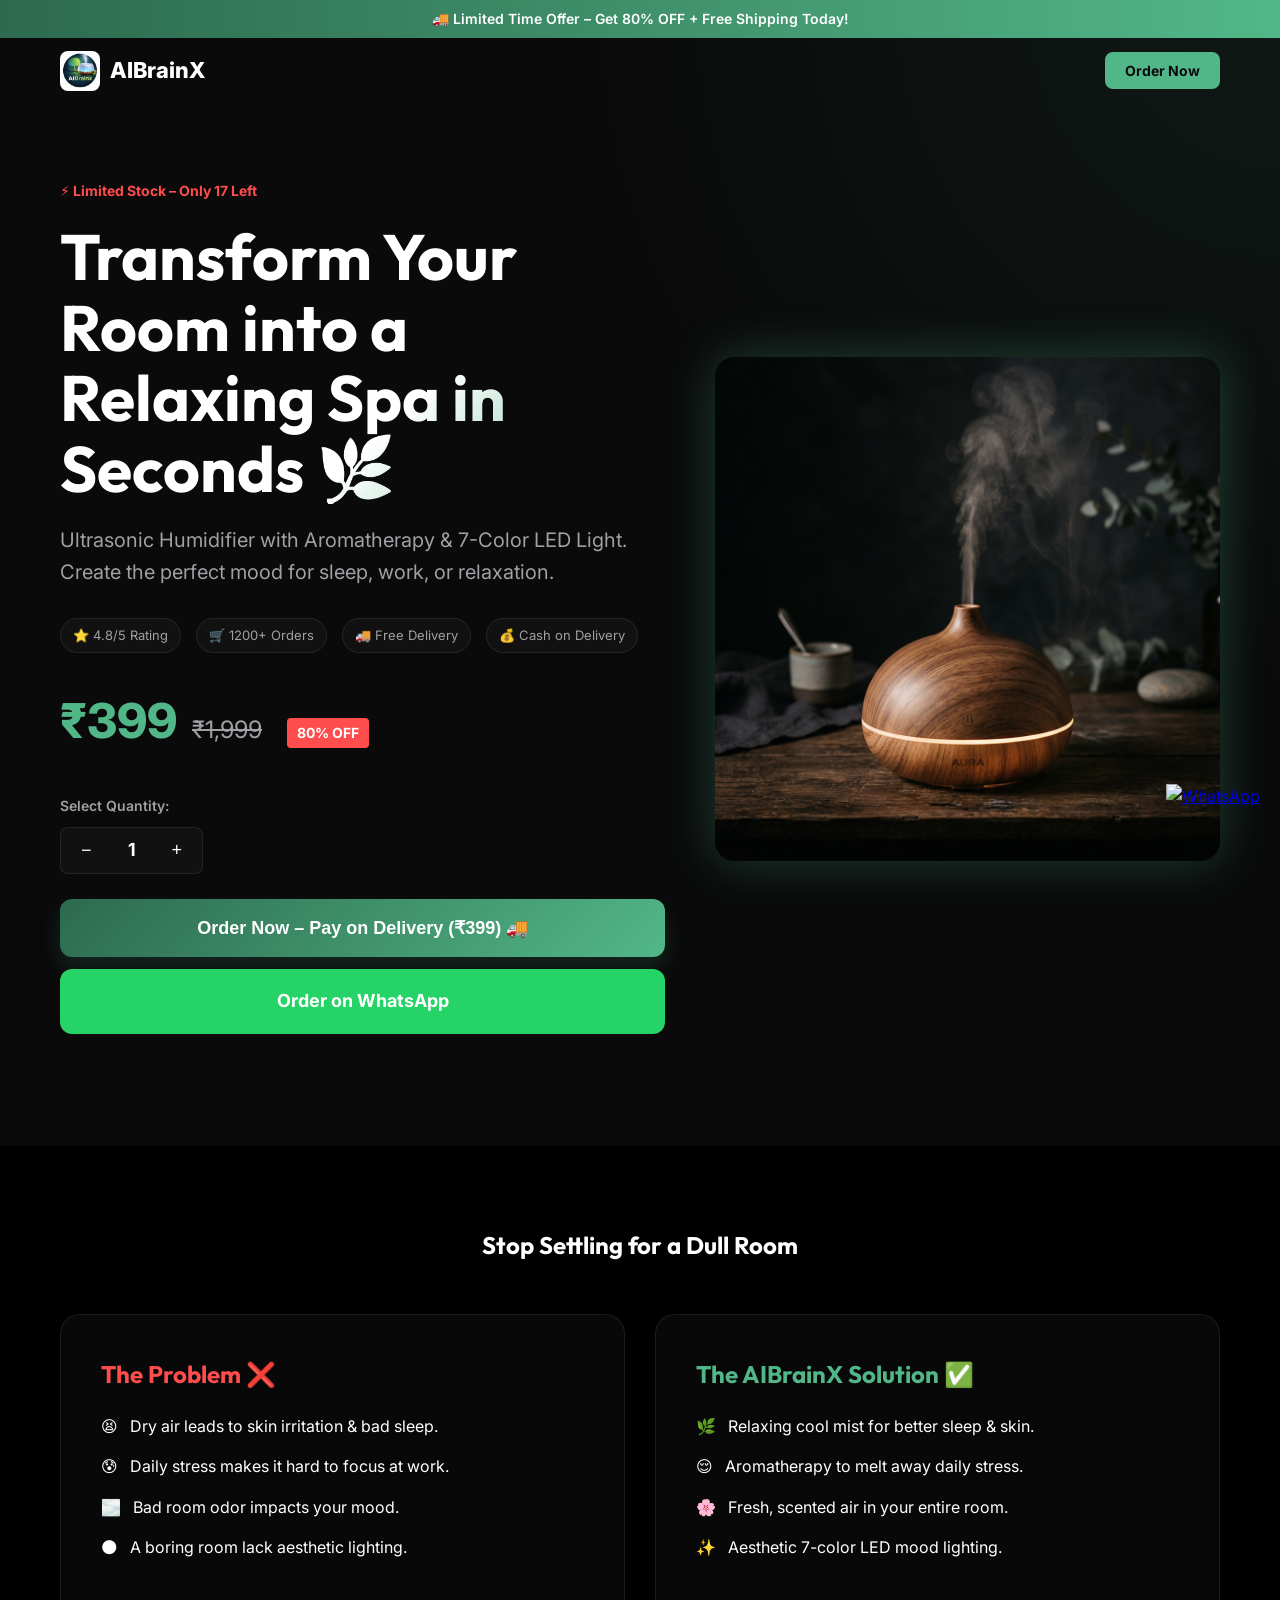
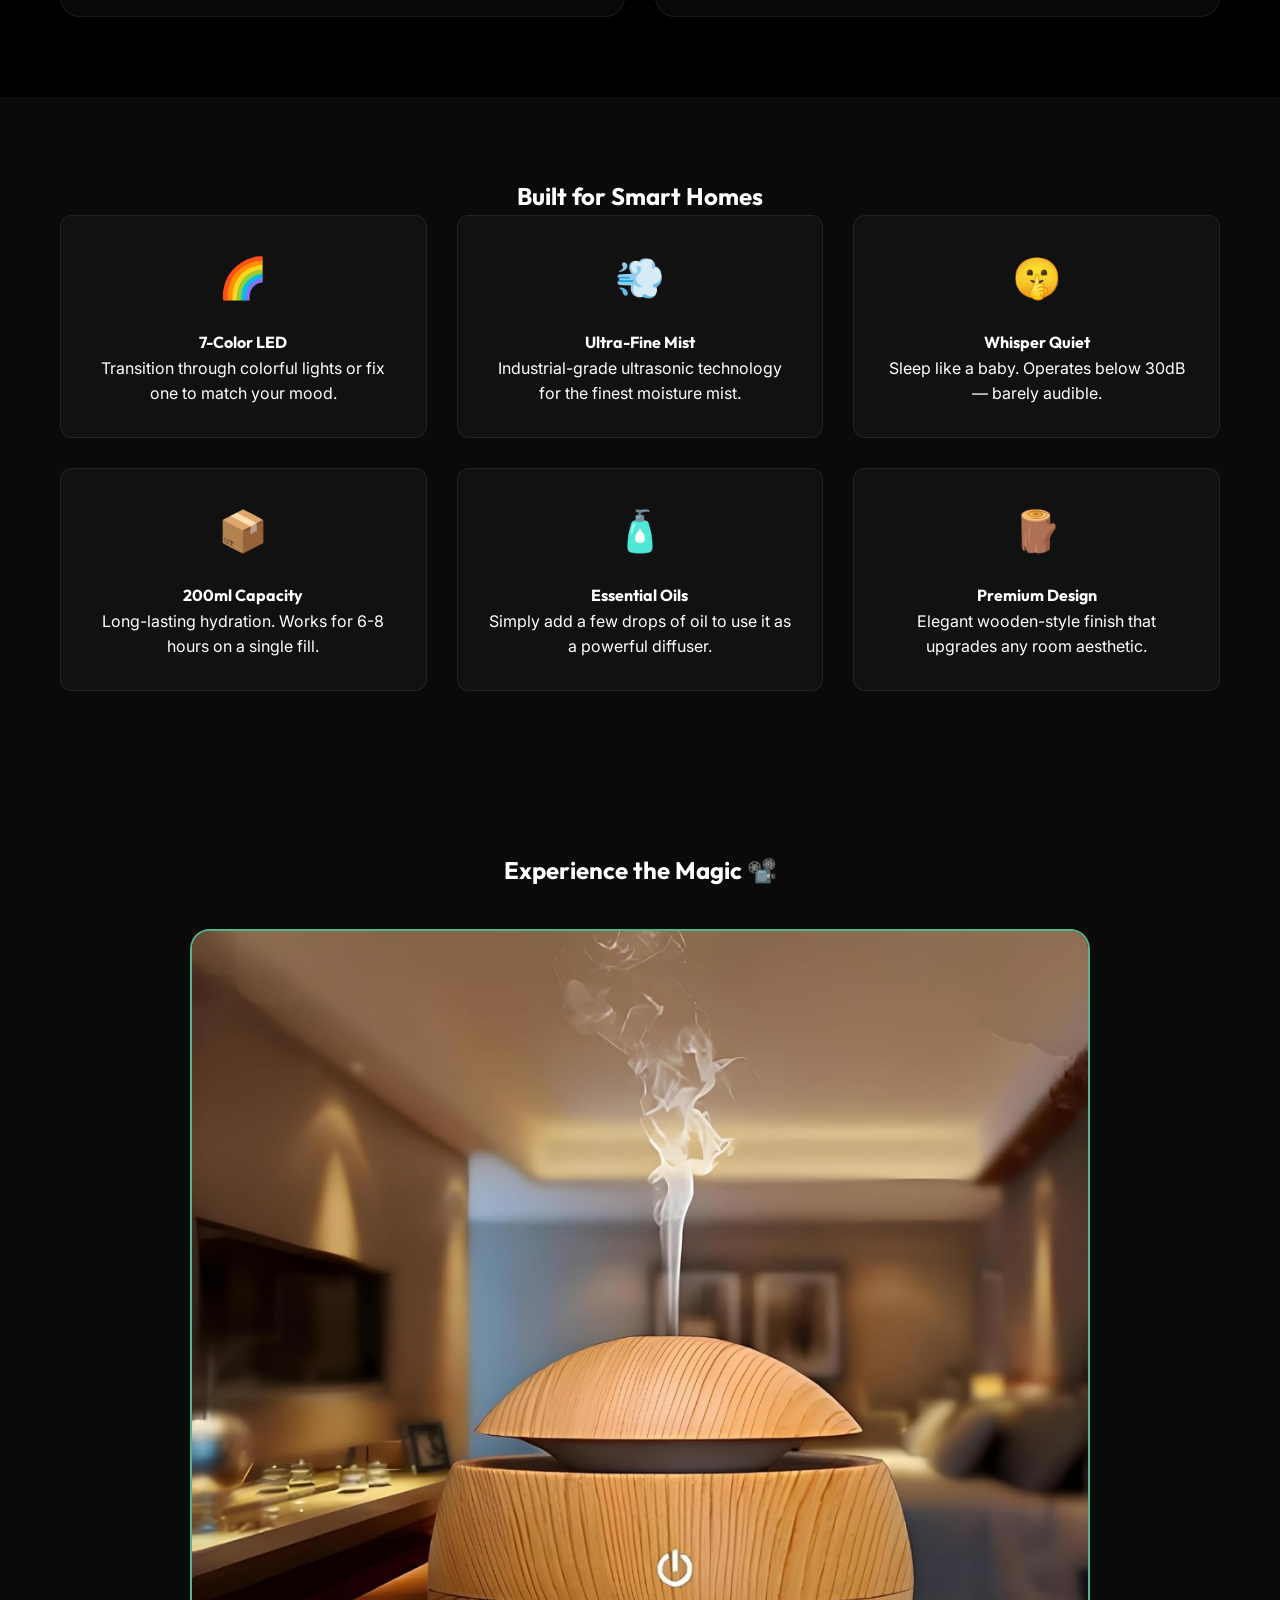
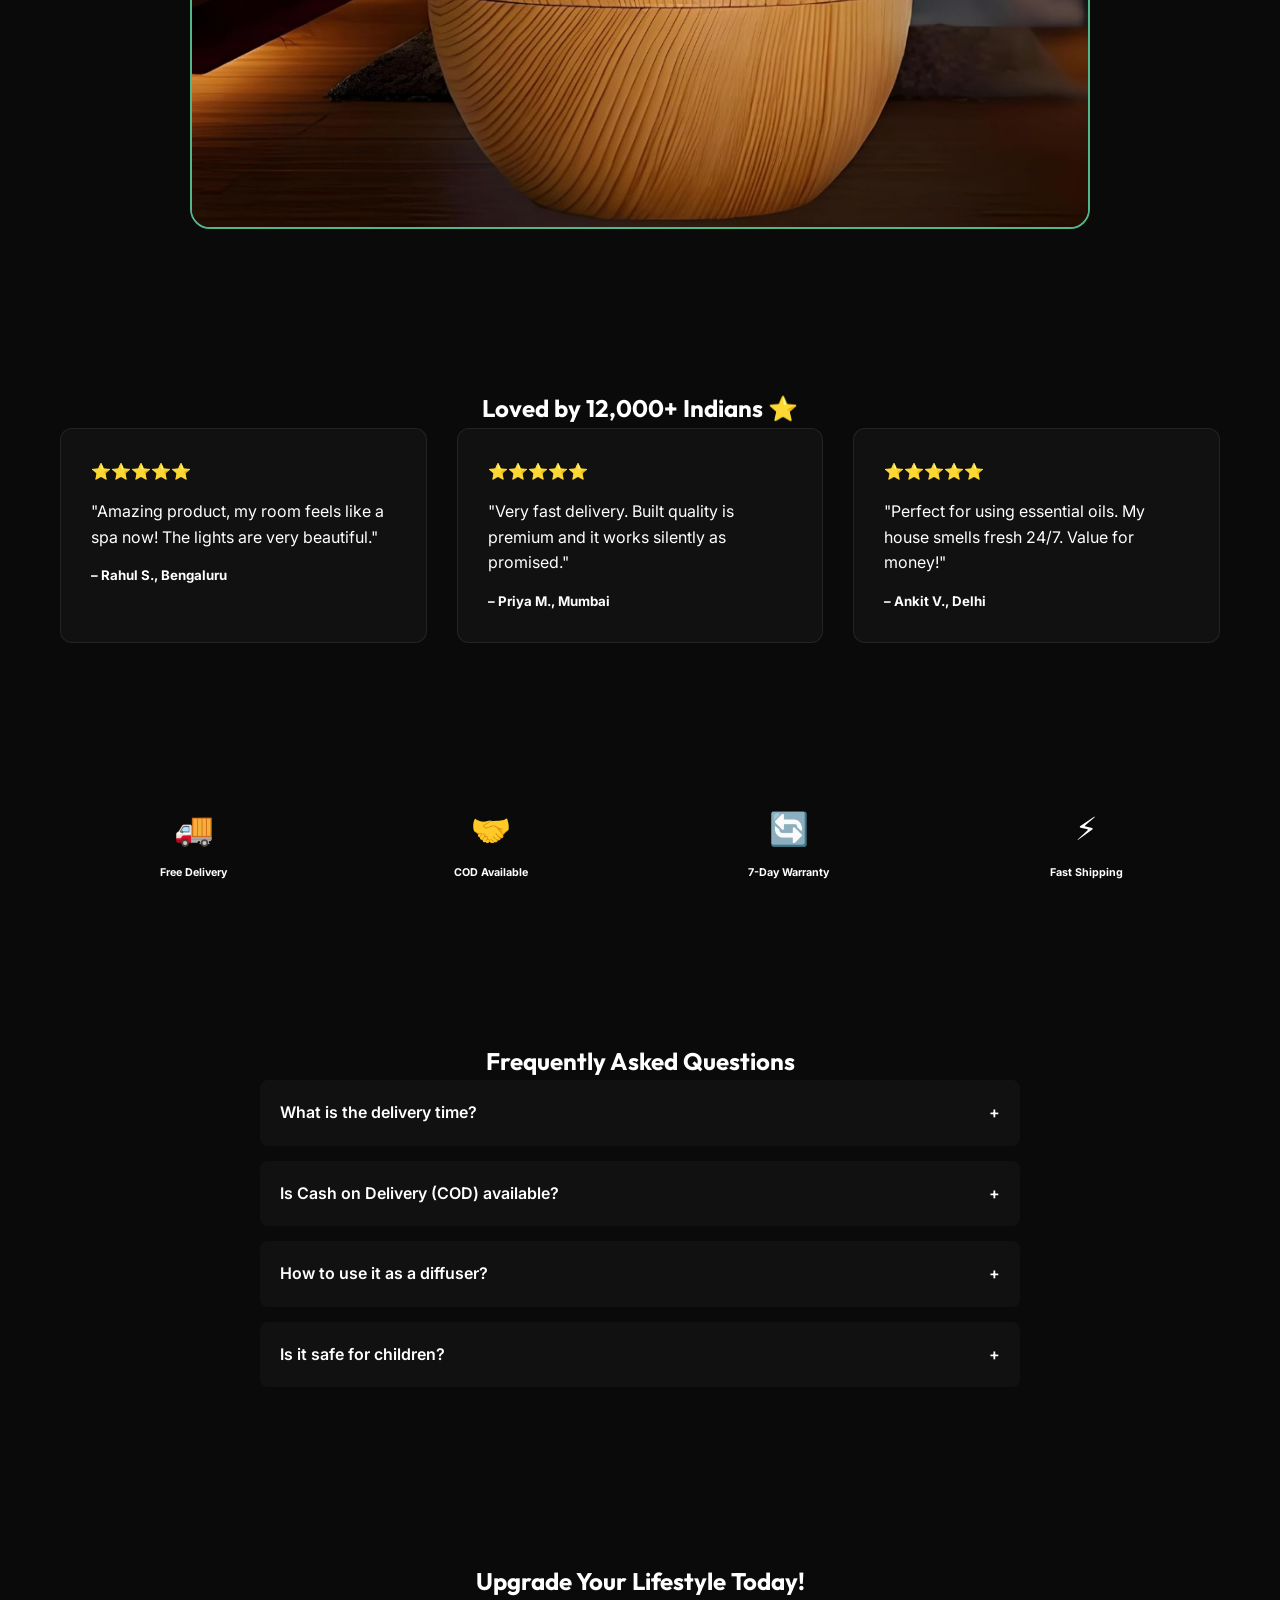
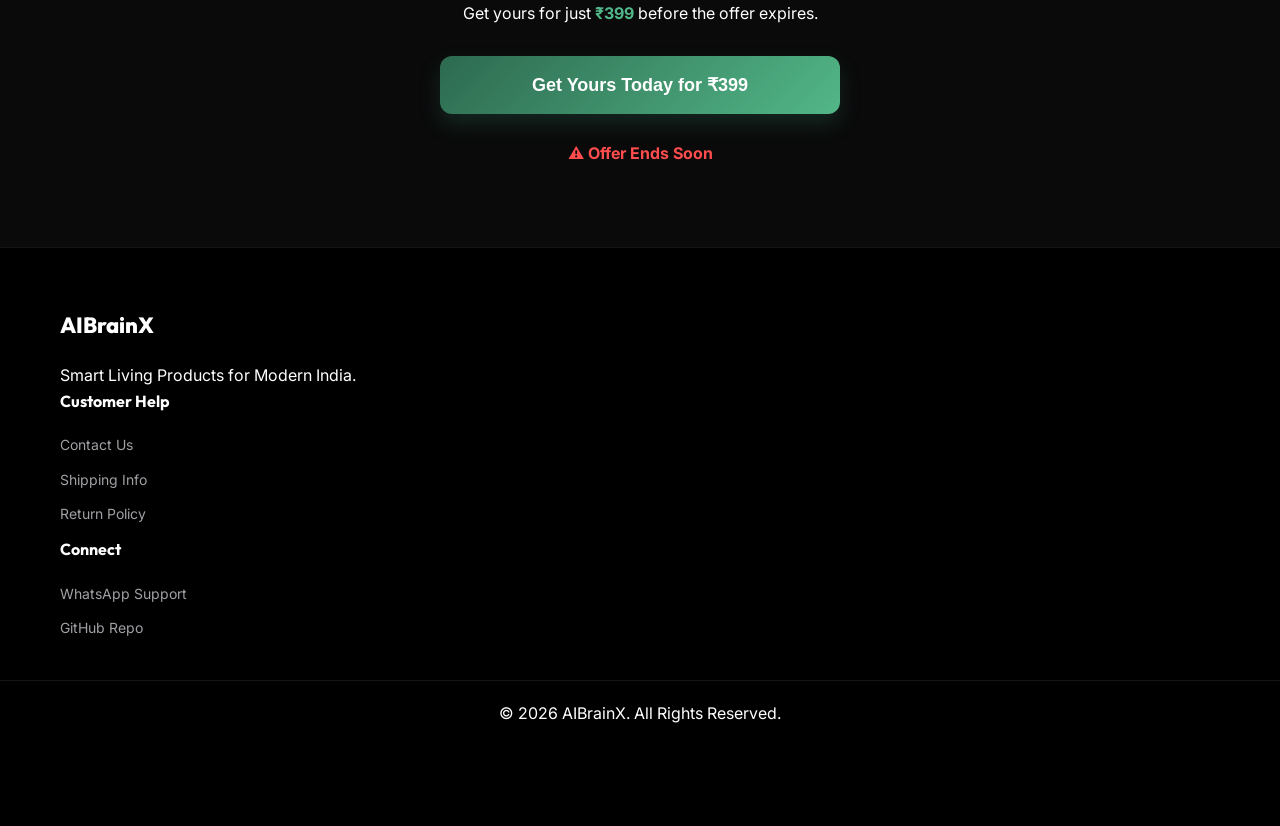
==== commit 5ceddf03: "feat: complete AIBrainX high-conversion landing page" ====
--- a/index.html
+++ b/index.html
@@ -3,696 +3,297 @@
 <head>
     <meta charset="UTF-8">
     <meta name="viewport" content="width=device-width, initial-scale=1.0">
-    <title>Ultrasonic Cool Mist Humidifier & Essential Oil Diffuser | AIBrainX</title>
-    <meta name="description" content="Premium 200ml Ultrasonic Cool Mist Humidifier with 7-Color LED, Essential Oil Diffuser. Perfect for bedroom, office, car & nursery. USB powered with auto shut-off. Shop now at AIBrainX.in">
-    <meta name="keywords" content="humidifier, essential oil diffuser, aromatherapy, cool mist, wooden diffuser, LED night light, ultrasonic, aibrainx">
-    <link rel="canonical" href="https://aibrainx.in">
-    <meta property="og:title" content="Ultrasonic Cool Mist Humidifier | AIBrainX">
-    <meta property="og:description" content="Transform any space into a serene sanctuary. 7-Color LED, whisper-quiet ultrasonic technology, eco-chic wooden design.">
-    <meta property="og:url" content="https://aibrainx.in">
-    <meta property="og:type" content="product">
+    <title>AIBrainX - Ultrasonic Humidifier & Diffuser | Relaxing Spa at Home 🌿</title>
+    <meta name="description" content="Transform your room into a relaxing spa with the AIBrainX Ultrasonic Humidifier. 7-color LED, premium design, and silent operation. Shop now for 80% OFF!">
+    <link rel="stylesheet" href="css/style.css">
     <link rel="preconnect" href="https://fonts.googleapis.com">
     <link rel="preconnect" href="https://fonts.gstatic.com" crossorigin>
-    <link href="https://fonts.googleapis.com/css2?family=Outfit:wght@300;400;500;600;700;800&family=Inter:wght@300;400;500;600&display=swap" rel="stylesheet">
-    <link rel="icon" type="image/jpeg" href="assets/images/logo.jpg">
-    <link rel="stylesheet" href="css/style.css">
+    <link href="https://fonts.googleapis.com/css2?family=Inter:wght@400;500;600&family=Outfit:wght@600;700;800&display=swap" rel="stylesheet">
 </head>
 <body>
-    <!-- Announcement Bar -->
     <div class="announcement-bar">
-        <p>🌿 Free Shipping All Over India • <span>Limited Time Offer — 65% OFF</span> 🌿</p>
+        🚚 <span>Limited Time Offer</span> – Get 80% OFF + Free Shipping Today!
     </div>
 
-    <!-- Navigation -->
     <nav class="navbar" id="navbar">
         <div class="container nav-container">
-            <a href="#" class="logo">
-                <img src="assets/images/logo.jpg" alt="AIBrainX Logo" class="logo-img">
+            <a href="index.html" class="logo">
+                <img src="assets/images/logo.jpg" alt="AIBrainX" class="logo-img">
                 <span class="logo-text">AIBrainX</span>
             </a>
-            <ul class="nav-links">
-                <li><a href="#features">Features</a></li>
-                <li><a href="#gallery">Gallery</a></li>
-                <li><a href="#specs">Specs</a></li>
-                <li><a href="#reviews">Reviews</a></li>
-                <li><a href="#faq">FAQ</a></li>
-            </ul>
             <div class="nav-actions">
-                <a href="https://wa.me/918770615061?text=Hi!%20I%20want%20to%20order%20the%20Ultrasonic%20Humidifier" target="_blank" class="nav-whatsapp" aria-label="Order on WhatsApp">
-                    <svg width="20" height="20" viewBox="0 0 24 24" fill="currentColor"><path d="M17.472 14.382c-.297-.149-1.758-.867-2.03-.967-.273-.099-.471-.148-.67.15-.197.297-.767.966-.94 1.164-.173.199-.347.223-.644.075-.297-.15-1.255-.463-2.39-1.475-.883-.788-1.48-1.761-1.653-2.059-.173-.297-.018-.458.13-.606.134-.133.298-.347.446-.52.149-.174.198-.298.298-.497.099-.198.05-.371-.025-.52-.075-.149-.669-1.612-.916-2.207-.242-.579-.487-.5-.669-.51-.173-.008-.371-.01-.57-.01-.198 0-.52.074-.792.372-.272.297-1.04 1.016-1.04 2.479 0 1.462 1.065 2.875 1.213 3.074.149.198 2.096 3.2 5.077 4.487.709.306 1.262.489 1.694.625.712.227 1.36.195 1.871.118.571-.085 1.758-.719 2.006-1.413.248-.694.248-1.289.173-1.413-.074-.124-.272-.198-.57-.347m-5.421 7.403h-.004a9.87 9.87 0 01-5.031-1.378l-.361-.214-3.741.982.998-3.648-.235-.374a9.86 9.86 0 01-1.51-5.26c.001-5.45 4.436-9.884 9.888-9.884 2.64 0 5.122 1.03 6.988 2.898a9.825 9.825 0 012.893 6.994c-.003 5.45-4.437 9.884-9.885 9.884m8.413-18.297A11.815 11.815 0 0012.05 0C5.495 0 .16 5.335.157 11.892c0 2.096.547 4.142 1.588 5.945L.057 24l6.305-1.654a11.882 11.882 0 005.683 1.448h.005c6.554 0 11.89-5.335 11.893-11.893a11.821 11.821 0 00-3.48-8.413z"/></svg>
-                </a>
-                <a href="#buy" class="nav-cta">Buy Now — ₹399</a>
-            </div>
-            <button class="mobile-menu-btn" id="mobileMenuBtn" aria-label="Toggle menu">
-                <span></span>
-                <span></span>
-                <span></span>
-            </button>
+                <a href="#buy" class="nav-cta">Order Now</a>
+            </div>
         </div>
     </nav>
 
-    <!-- Mobile Menu -->
-    <div class="mobile-menu" id="mobileMenu">
-        <ul>
-            <li><a href="#features">Features</a></li>
-            <li><a href="#gallery">Gallery</a></li>
-            <li><a href="#specs">Specs</a></li>
-            <li><a href="#reviews">Reviews</a></li>
-            <li><a href="#faq">FAQ</a></li>
-            <li><a href="#buy" class="nav-cta">Buy Now — ₹399</a></li>
-            <li>
-                <a href="https://wa.me/918770615061?text=Hi!%20I%20want%20to%20order%20the%20Ultrasonic%20Humidifier" target="_blank" class="whatsapp-mobile-link">
-                    💬 Order on WhatsApp
-                </a>
-            </li>
-        </ul>
-    </div>
-
-    <!-- Hero Section -->
-    <section class="hero" id="hero">
-        <div class="hero-bg-effects">
-            <div class="floating-circle c1"></div>
-            <div class="floating-circle c2"></div>
-            <div class="floating-circle c3"></div>
-        </div>
+    <!-- SECTION 1: HERO -->
+    <header class="hero">
         <div class="container hero-grid">
             <div class="hero-content">
-                <span class="badge">✨ Bestseller 2026 — aibrainx.in</span>
-                <h1 class="hero-title">
-                    Ultrasonic Cool Mist
-                    <span class="gradient-text">Humidifier</span>
-                    & Essential Oil Diffuser
-                </h1>
-                <p class="hero-subtitle">
-                    Transform any space into a serene sanctuary with our premium ultrasonic aromatherapy diffuser.
-                    Featuring 7-color LED ambiance, whisper-quiet technology, and eco-chic wooden design.
-                </p>
-                <div class="hero-price">
-                    <span class="price-current">₹399</span>
-                    <span class="price-original">₹1,999</span>
-                    <span class="price-discount">80% OFF</span>
-                </div>
-                <div class="hero-actions-container">
-                    <div class="quantity-selector-wrapper">
-                        <label for="productQuantity">Quantity</label>
-                        <div class="quantity-controls">
-                            <button type="button" class="qty-btn" id="qtyMinus" onclick="updateHeroQty(-1)">−</button>
-                            <input type="number" id="productQuantity" value="1" min="1" max="10" readonly>
-                            <button type="button" class="qty-btn" id="qtyPlus" onclick="updateHeroQty(1)">+</button>
-                        </div>
+                <span class="stock-urgency">⚡ Limited Stock – Only 17 Left</span>
+                <h1 class="hero-headline">Transform Your Room into a Relaxing Spa in Seconds 🌿</h1>
+                <p class="hero-subheadline">Ultrasonic Humidifier with Aromatherapy & 7-Color LED Light. Create the perfect mood for sleep, work, or relaxation.</p>
+                
+                <div class="hero-badges">
+                    <span class="badge">⭐ 4.8/5 Rating</span>
+                    <span class="badge">🛒 1200+ Orders</span>
+                    <span class="badge">🚚 Free Delivery</span>
+                    <span class="badge">💰 Cash on Delivery</span>
+                </div>
+
+                <div class="hero-pricing">
+                    <div class="price-row">
+                        <span class="current-price">₹399</span>
+                        <span class="original-price">₹1,999</span>
+                        <span class="discount-tag">80% OFF</span>
                     </div>
-                    <div class="hero-actions">
-                        <button class="btn btn-primary btn-xl" id="heroBuyBtn" onclick="payWithRazorpay()">
-                            <span>🛒 Buy Now — <span id="btnTotalPrice">₹399</span></span>
-                        </button>
+                </div>
+
+                <!-- Quantity Selector for Hero -->
+                <div class="quantity-selector-container" style="margin-bottom: 25px;">
+                    <span style="display: block; margin-bottom: 10px; font-weight: 600; font-size: 14px; color: var(--text-secondary);">Select Quantity:</span>
+                    <div class="qty-wrapper" style="display: flex; align-items: center; border: 1px solid var(--border); border-radius: 8px; width: fit-content; overflow: hidden; background: var(--glass-bg);">
+                        <button class="qty-btn" onclick="updateHeroQty(-1)" style="padding: 12px 20px; border: none; background: transparent; color: white; cursor: pointer; font-size: 18px;">−</button>
+                        <span id="heroQtyDisplay" style="width: 40px; text-align: center; font-weight: 700; font-size: 18px;">1</span>
+                        <button class="qty-btn" onclick="updateHeroQty(1)" style="padding: 12px 20px; border: none; background: transparent; color: white; cursor: pointer; font-size: 18px;">+</button>
                     </div>
-                    <a href="https://wa.me/918770615061?text=Hi!%20I%20want%20to%20order%20the%20Ultrasonic%20Humidifier" target="_blank" class="btn btn-whatsapp-outline btn-lg">
-                        <svg width="20" height="20" viewBox="0 0 24 24" fill="currentColor"><path d="M17.472 14.382c-.297-.149-1.758-.867-2.03-.967-.273-.099-.471-.148-.67.15-.197.297-.767.966-.94 1.164-.173.199-.347.223-.644.075-.297-.15-1.255-.463-2.39-1.475-.883-.788-1.48-1.761-1.653-2.059-.173-.297-.018-.458.13-.606.134-.133.298-.347.446-.52.149-.174.198-.298.298-.497.099-.198.05-.371-.025-.52-.075-.149-.669-1.612-.916-2.207-.242-.579-.487-.5-.669-.51-.173-.008-.371-.01-.57-.01-.198 0-.52.074-.792.372-.272.297-1.04 1.016-1.04 2.479 0 1.462 1.065 2.875 1.213 3.074.149.198 2.096 3.2 5.077 4.487.709.306 1.262.489 1.694.625.712.227 1.36.195 1.871.118.571-.085 1.758-.719 2.006-1.413.248-.694.248-1.289.173-1.413-.074-.124-.272-.198-.57-.347m-5.421 7.403h-.004a9.87 9.87 0 01-5.031-1.378l-.361-.214-3.741.982.998-3.648-.235-.374a9.86 9.86 0 01-1.51-5.26c.001-5.45 4.436-9.884 9.888-9.884 2.64 0 5.122 1.03 6.988 2.898a9.825 9.825 0 012.893 6.994c-.003 5.45-4.437 9.884-9.885 9.884m8.413-18.297A11.815 11.815 0 0012.05 0C5.495 0 .16 5.335.157 11.892c0 2.096.547 4.142 1.588 5.945L.057 24l6.305-1.654a11.882 11.882 0 005.683 1.448h.005c6.554 0 11.89-5.335 11.893-11.893a11.821 11.821 0 00-3.48-8.413z"/></svg>
-                        <span>Order via WhatsApp (COD)</span>
+                </div>
+
+                <div class="hero-actions">
+                    <button class="btn btn-primary btn-xl" id="heroBuyBtn" onclick="payWithRazorpay()">
+                        Order Now – Pay on Delivery 🚚
+                    </button>
+                    <a href="https://wa.me/918770615061?text=Hi!%20I%20want%20to%20order%20the%20AIBrainX%20Humidifier." target="_blank" class="btn btn-whatsapp btn-xl">
+                        Order on WhatsApp
                     </a>
                 </div>
-                <div class="hero-trust">
-                    <div class="trust-item">
-                        <svg width="18" height="18" viewBox="0 0 24 24" fill="none" stroke="currentColor" stroke-width="2"><path d="M12 22s8-4 8-10V5l-8-3-8 3v7c0 6 8 10 8 10z"/></svg>
-                        <span>Satisfaction Guaranteed</span>
-                    </div>
-                    <div class="trust-item">
-                        <svg width="18" height="18" viewBox="0 0 24 24" fill="none" stroke="currentColor" stroke-width="2"><rect x="1" y="3" width="15" height="13"/><polygon points="16 8 20 8 23 11 23 16 16 16 16 8"/><circle cx="5.5" cy="18.5" r="2.5"/><circle cx="18.5" cy="18.5" r="2.5"/></svg>
-                        <span>Free Delivery</span>
-                    </div>
-                    <div class="trust-item">
-                        <svg width="18" height="18" viewBox="0 0 24 24" fill="none" stroke="currentColor" stroke-width="2"><polyline points="17 1 21 5 17 9"/><path d="M3 11V9a4 4 0 0 1 4-4h14"/><polyline points="7 23 3 19 7 15"/><path d="M21 13v2a4 4 0 0 1-4 4H3"/></svg>
-                        <span>Easy Returns</span>
-                    </div>
-                    <div class="trust-item">
-                        <svg width="18" height="18" viewBox="0 0 24 24" fill="none" stroke="currentColor" stroke-width="2"><rect x="1" y="4" width="22" height="16" rx="2" ry="2"/><line x1="1" y1="10" x2="23" y2="10"/></svg>
-                        <span>COD Available</span>
-                    </div>
-                </div>
-            </div>
-            <div class="hero-image">
-                <div class="image-glow"></div>
-                <img src="assets/images/hero.png" alt="Ultrasonic Cool Mist Humidifier" class="main-product-img" id="heroImg">
-                <div class="floating-badge fb1">
-                    <span class="fb-icon">💧</span>
-                    <span class="fb-text">200ml</span>
-                </div>
-                <div class="floating-badge fb2">
-                    <span class="fb-icon">🌈</span>
-                    <span class="fb-text">7 Colors</span>
-                </div>
-                <div class="floating-badge fb3">
-                    <span class="fb-icon">🔇</span>
-                    <span class="fb-text">Ultra Quiet</span>
-                </div>
-            </div>
-        </div>
-    </section>
-
-    <!-- Stats Bar -->
-    <section class="stats-bar">
-        <div class="container stats-grid">
-            <div class="stat-item">
-                <span class="stat-number" data-target="15000">0</span>
-                <span class="stat-label">Happy Customers</span>
-            </div>
-            <div class="stat-item">
-                <span class="stat-number" data-target="4.5" data-decimal="true">0</span>
-                <span class="stat-label">Star Rating ⭐</span>
-            </div>
-            <div class="stat-item">
-                <span class="stat-number" data-target="200">0</span>
-                <span class="stat-label">ML Capacity</span>
-            </div>
-            <div class="stat-item">
-                <span class="stat-number" data-target="7">0</span>
-                <span class="stat-label">LED Colors</span>
-            </div>
-        </div>
-    </section>
-
-    <!-- Features Section -->
-    <section class="features" id="features">
-        <div class="container">
-            <div class="section-header">
-                <span class="section-tag">Why Choose Us</span>
-                <h2 class="section-title">Designed for <span class="gradient-text">Perfect Living</span></h2>
-                <p class="section-subtitle">Experience the perfect blend of nature-inspired design and modern ultrasonic technology</p>
-            </div>
-            <div class="features-grid">
-                <div class="feature-card" data-aos-delay="0">
-                    <div class="feature-icon">
-                        <svg width="32" height="32" viewBox="0 0 24 24" fill="none" stroke="currentColor" stroke-width="1.5">
-                            <path d="M12 2.69l5.66 5.66a8 8 0 1 1-11.31 0z"/>
-                        </svg>
-                    </div>
-                    <h3>Cool Mist Technology</h3>
-                    <p>Advanced ultrasonic technology creates a fine, cool mist that adds moisture to dry air, keeping your skin hydrated and breathing comfortable.</p>
-                </div>
-                <div class="feature-card" data-aos-delay="100">
-                    <div class="feature-icon">
-                        <svg width="32" height="32" viewBox="0 0 24 24" fill="none" stroke="currentColor" stroke-width="1.5">
-                            <circle cx="12" cy="12" r="5"/><line x1="12" y1="1" x2="12" y2="3"/><line x1="12" y1="21" x2="12" y2="23"/><line x1="4.22" y1="4.22" x2="5.64" y2="5.64"/><line x1="18.36" y1="18.36" x2="19.78" y2="19.78"/><line x1="1" y1="12" x2="3" y2="12"/><line x1="21" y1="12" x2="23" y2="12"/><line x1="4.22" y1="19.78" x2="5.64" y2="18.36"/><line x1="18.36" y1="5.64" x2="19.78" y2="4.22"/>
-                        </svg>
-                    </div>
-                    <h3>7-Color LED Ambiance</h3>
-                    <p>Create the perfect mood with a mesmerizing 7-color LED light show. Cycle through colors or fix your favorite shade for a tranquil atmosphere.</p>
-                </div>
-                <div class="feature-card" data-aos-delay="200">
-                    <div class="feature-icon">
-                        <svg width="32" height="32" viewBox="0 0 24 24" fill="none" stroke="currentColor" stroke-width="1.5">
-                            <path d="M4 15s1-1 4-1 5 2 8 2 4-1 4-1V3s-1 1-4 1-5-2-8-2-4 1-4 1z"/><line x1="4" y1="22" x2="4" y2="15"/>
-                        </svg>
-                    </div>
-                    <h3>Essential Oil Diffuser</h3>
-                    <p>Add your favorite essential oils and let the ultrasonic waves turn them into a fragrant mist, filling your room with therapeutic aromas.</p>
-                </div>
-                <div class="feature-card" data-aos-delay="300">
-                    <div class="feature-icon">
-                        <svg width="32" height="32" viewBox="0 0 24 24" fill="none" stroke="currentColor" stroke-width="1.5">
-                            <path d="M12 22s8-4 8-10V5l-8-3-8 3v7c0 6 8 10 8 10z"/>
-                        </svg>
-                    </div>
-                    <h3>Smart Auto Shut-off</h3>
-                    <p>Built-in 4-hour timer with intelligent anti-dry protection automatically powers off when water runs out. Safe for all-night use.</p>
-                </div>
-                <div class="feature-card" data-aos-delay="400">
-                    <div class="feature-icon">
-                        <svg width="32" height="32" viewBox="0 0 24 24" fill="none" stroke="currentColor" stroke-width="1.5">
-                            <path d="M18.36 6.64a9 9 0 1 1-12.73 0"/><line x1="12" y1="2" x2="12" y2="12"/>
-                        </svg>
-                    </div>
-                    <h3>USB Powered — Use Anywhere</h3>
-                    <p>Universal USB power means you can use it anywhere — plug into your laptop, power bank, car charger, or any USB adapter. No batteries needed.</p>
-                </div>
-                <div class="feature-card" data-aos-delay="500">
-                    <div class="feature-icon">
-                        <svg width="32" height="32" viewBox="0 0 24 24" fill="none" stroke="currentColor" stroke-width="1.5">
-                            <polygon points="12 2 15.09 8.26 22 9.27 17 14.14 18.18 21.02 12 17.77 5.82 21.02 7 14.14 2 9.27 8.91 8.26 12 2"/>
-                        </svg>
-                    </div>
-                    <h3>Eco-Chic Wood Design</h3>
-                    <p>Premium ABS & PP construction with a stunning natural wood grain finish. Non-toxic, BPA-free materials that complement any décor.</p>
-                </div>
-            </div>
-        </div>
-    </section>
-
-    <!-- Gallery Section -->
-    <section class="gallery" id="gallery">
-        <div class="container">
-            <div class="section-header">
-                <span class="section-tag">Product Gallery</span>
-                <h2 class="section-title">See It In <span class="gradient-text">Action</span></h2>
-                <p class="section-subtitle">Explore every angle and discover how this humidifier fits perfectly into your lifestyle</p>
-            </div>
-            <div class="gallery-showcase">
-                <div class="gallery-main">
-                    <img src="assets/images/hero.png" alt="Ultrasonic Humidifier Main View" id="galleryMainImg">
-                </div>
-                <div class="gallery-thumbs">
-                    <div class="thumb active" data-img="assets/images/hero.png">
-                        <img src="assets/images/hero.png" alt="Product view">
-                    </div>
-                    <div class="thumb" data-img="assets/images/room-lifestyle.jpg">
-                        <img src="assets/images/room-lifestyle.jpg" alt="Room Lifestyle">
-                    </div>
-                    <div class="thumb" data-img="assets/images/baby-quiet.jpg">
-                        <img src="assets/images/baby-quiet.jpg" alt="Ultra-Quiet Design">
-                    </div>
-                    <div class="thumb" data-img="assets/images/colors.jpg">
-                        <img src="assets/images/colors.jpg" alt="7-Color LED">
-                    </div>
-                    <div class="thumb" data-img="assets/images/technology.jpg">
-                        <img src="assets/images/technology.jpg" alt="Technology">
-                    </div>
-                    <div class="thumb" data-img="assets/images/detail.jpg">
-                        <img src="assets/images/detail.jpg" alt="Detail view">
-                    </div>
-                    <div class="thumb" data-img="assets/images/box-contents.jpg">
-                        <img src="assets/images/box-contents.jpg" alt="Box Contents">
-                    </div>
-                </div>
-            </div>
-        </div>
-    </section>
-
-    <!-- Use Cases Section -->
-    <section class="use-cases">
-        <div class="container">
-            <div class="section-header">
-                <span class="section-tag">Versatile Use</span>
-                <h2 class="section-title">Perfect For <span class="gradient-text">Every Space</span></h2>
-            </div>
-            <div class="use-cases-grid">
-                <div class="use-case-card">
-                    <div class="use-case-img">
-                        <img src="assets/images/baby-quiet.jpg" alt="Ultra-Quiet Baby Safe Humidifier">
-                    </div>
-                    <div class="use-case-content">
-                        <h3>🛏️ Bedroom & Nursery</h3>
-                        <p>Ultra-quiet design (~35dB) — quieter than a whisper. Safe for babies with soothing mist and calming LED ambiance all night long.</p>
-                    </div>
-                </div>
-                <div class="use-case-card">
-                    <div class="use-case-img">
-                        <img src="assets/images/room-lifestyle.jpg" alt="Living Room Diffuser">
-                    </div>
-                    <div class="use-case-content">
-                        <h3>🏠 Living Room & Office</h3>
-                        <p>Transform your living space with premium aromatherapy. The elegant wood-grain design blends perfectly with any home or office décor.</p>
-                    </div>
-                </div>
-                <div class="use-case-card">
-                    <div class="use-case-img">
-                        <img src="assets/images/technology.jpg" alt="Ultrasonic Technology">
-                    </div>
-                    <div class="use-case-content">
-                        <h3>🔬 Ultrasonic Technology</h3>
-                        <p>Built-in 3MHz ultrasonic atomizing film disperses water and essential oils below 5 microns by high-frequency vibration. Ultra-fine mist.</p>
-                    </div>
-                </div>
-            </div>
-        </div>
-    </section>
-
-    <!-- Specifications Section -->
-    <section class="specifications" id="specs">
-        <div class="container">
-            <div class="section-header">
-                <span class="section-tag">Technical Details</span>
-                <h2 class="section-title">Product <span class="gradient-text">Specifications</span></h2>
-            </div>
-            <div class="specs-layout">
-                <div class="specs-image">
-                    <img src="assets/images/technology.jpg" alt="Ultrasonic Transductor Technology">
-                </div>
-                <div class="specs-table-wrapper">
-                    <table class="specs-table">
-                        <tbody>
-                            <tr><td class="spec-label">Brand</td><td class="spec-value">Ultrasonic by AIBrainX</td></tr>
-                            <tr><td class="spec-label">Product Type</td><td class="spec-value">Cool Mist Humidifier & Essential Oil Diffuser</td></tr>
-                            <tr><td class="spec-label">Water Tank</td><td class="spec-value">200 ml</td></tr>
-                            <tr><td class="spec-label">Coverage Area</td><td class="spec-value">Up to 13 m² (140 sq ft)</td></tr>
-                            <tr><td class="spec-label">Technology</td><td class="spec-value">Ultrasonic</td></tr>
-                            <tr><td class="spec-label">LED Lighting</td><td class="spec-value">7-Color Ambient LED</td></tr>
-                            <tr><td class="spec-label">Power Source</td><td class="spec-value">USB Powered (cable included)</td></tr>
-                            <tr><td class="spec-label">Timer</td><td class="spec-value">4-Hour Auto Shut-off</td></tr>
-                            <tr><td class="spec-label">Safety</td><td class="spec-value">Intelligent Anti-Dry Protection</td></tr>
-                            <tr><td class="spec-label">Material</td><td class="spec-value">ABS + PP (Non-toxic, BPA-free)</td></tr>
-                            <tr><td class="spec-label">Finish</td><td class="spec-value">Natural Wood Grain</td></tr>
-                            <tr><td class="spec-label">Weight</td><td class="spec-value">~150 grams</td></tr>
-                            <tr><td class="spec-label">Noise Level</td><td class="spec-value">Ultra-Quiet (< 30 dB)</td></tr>
-                            <tr><td class="spec-label">Special Feature</td><td class="spec-value">Anion Air Purification</td></tr>
-                            <tr><td class="spec-label">Ideal For</td><td class="spec-value">Bedroom, Office, Car, Nursery, Spa</td></tr>
-                        </tbody>
-                    </table>
-                </div>
-            </div>
-        </div>
-    </section>
-
-    <!-- What's in the Box -->
-    <section class="box-contents">
-        <div class="container">
-            <div class="section-header">
-                <span class="section-tag">Package Includes</span>
-                <h2 class="section-title">What's In <span class="gradient-text">The Box</span></h2>
-                <p class="section-subtitle">Everything you need to start your aromatherapy journey</p>
-            </div>
-            <div class="box-image-showcase">
-                <div class="box-main-image">
-                    <img src="assets/images/box-contents.jpg" alt="Box Contents - Humidifier, USB Cable, Sponge, Manual">
-                </div>
-                <div class="box-items-list">
-                    <div class="box-item">
-                        <div class="box-item-icon">🏺</div>
-                        <div class="box-item-info">
-                            <span class="box-item-name">1x Humidifier Unit</span>
-                            <span class="box-item-desc">Premium wood-grain finish</span>
-                        </div>
-                    </div>
-                    <div class="box-item">
-                        <div class="box-item-icon">🔌</div>
-                        <div class="box-item-info">
-                            <span class="box-item-name">1x USB Cable</span>
-                            <span class="box-item-desc">Universal USB power</span>
-                        </div>
-                    </div>
-                    <div class="box-item">
-                        <div class="box-item-icon">🧹</div>
-                        <div class="box-item-info">
-                            <span class="box-item-name">2x Cotton Filter Sticks</span>
-                            <span class="box-item-desc">Replaceable sponge filters</span>
-                        </div>
-                    </div>
-                    <div class="box-item">
-                        <div class="box-item-icon">📖</div>
-                        <div class="box-item-info">
-                            <span class="box-item-name">1x User Manual</span>
-                            <span class="box-item-desc">Easy setup guide</span>
-                        </div>
-                    </div>
-                </div>
-            </div>
-        </div>
-    </section>
-
-    <!-- How to Use Section -->
-    <section class="how-to-use">
-        <div class="container">
-            <div class="section-header">
-                <span class="section-tag">Easy Setup</span>
-                <h2 class="section-title">How To <span class="gradient-text">Use</span></h2>
-                <p class="section-subtitle">Get started in just 6 simple steps</p>
-            </div>
-            <div class="how-to-use-layout">
-                <div class="how-to-use-image">
-                    <img src="assets/images/how-to-use.jpg" alt="How to Use - 6 Step Guide">
-                </div>
-                <div class="how-to-steps">
-                    <div class="step-item">
-                        <div class="step-number">1</div>
-                        <div class="step-info">
-                            <h4>Open the Lid</h4>
-                            <p>Turn clockwise to unscrew and open the top cover</p>
-                        </div>
-                    </div>
-                    <div class="step-item">
-                        <div class="step-number">2</div>
-                        <div class="step-info">
-                            <h4>Add Water</h4>
-                            <p>Fill with clean water up to the max line (200ml)</p>
-                        </div>
-                    </div>
-                    <div class="step-item">
-                        <div class="step-number">3</div>
-                        <div class="step-info">
-                            <h4>Add Essential Oil</h4>
-                            <p>Add 3-5 drops of your favorite essential oil (optional)</p>
-                        </div>
-                    </div>
-                    <div class="step-item">
-                        <div class="step-number">4</div>
-                        <div class="step-info">
-                            <h4>Soak Cotton Core</h4>
-                            <p>Let the cotton filter soak for about 1 minute</p>
-                        </div>
-                    </div>
-                    <div class="step-item">
-                        <div class="step-number">5</div>
-                        <div class="step-info">
-                            <h4>Connect USB Power</h4>
-                            <p>Plug in the USB cable to any power source</p>
-                        </div>
-                    </div>
-                    <div class="step-item">
-                        <div class="step-number">6</div>
-                        <div class="step-info">
-                            <h4>Press to Start</h4>
-                            <p>Touch the power button and enjoy the mist!</p>
-                        </div>
-                    </div>
-                </div>
-            </div>
-        </div>
-    </section>
-
-    <!-- Reviews Section -->
+            </div>
+            <div class="hero-image-container">
+                <img src="assets/images/wooden-dome-diffuser.png" alt="AIBrainX Humidifier" class="hero-image float-anim">
+            </div>
+        </div>
+    </header>
+
+    <!-- SECTION 2: PROBLEM -> SOLUTION -->
+    <section class="problem-solution">
+        <div class="container">
+            <h2 class="section-title text-center" style="margin-bottom: 50px;">Stop Settling for a Dull Room</h2>
+            <div class="grid ps-grid">
+                <div class="ps-card">
+                    <h3 style="color: var(--accent-red);">The Problem ❌</h3>
+                    <ul class="ps-list">
+                        <li><span>😫</span> Dry air leads to skin irritation & bad sleep.</li>
+                        <li><span>😰</span> Daily stress makes it hard to focus at work.</li>
+                        <li><span>🌫️</span> Bad room odor impacts your mood.</li>
+                        <li><span>🌑</span> A boring room lack aesthetic lighting.</li>
+                    </ul>
+                </div>
+                <div class="ps-card">
+                    <h3 style="color: var(--primary-light);">The AIBrainX Solution ✅</h3>
+                    <ul class="ps-list">
+                        <li><span>🌿</span> Relaxing cool mist for better sleep & skin.</li>
+                        <li><span>😌</span> Aromatherapy to melt away daily stress.</li>
+                        <li><span>🌸</span> Fresh, scented air in your entire room.</li>
+                        <li><span>✨</span> Aesthetic 7-color LED mood lighting.</li>
+                    </ul>
+                </div>
+            </div>
+        </div>
+    </section>
+
+    <!-- SECTION 3: PRODUCT BENEFITS -->
+    <section class="benefits">
+        <div class="container">
+            <h2 class="section-title text-center">Built for Smart Homes</h2>
+            <div class="grid benefits-grid">
+                <div class="benefit-card">
+                    <span class="benefit-icon">🌈</span>
+                    <h4>7-Color LED</h4>
+                    <p>Transition through colorful lights or fix one to match your mood.</p>
+                </div>
+                <div class="benefit-card">
+                    <span class="benefit-icon">💨</span>
+                    <h4>Ultra-Fine Mist</h4>
+                    <p>Industrial-grade ultrasonic technology for the finest moisture mist.</p>
+                </div>
+                <div class="benefit-card">
+                    <span class="benefit-icon">🤫</span>
+                    <h4>Whisper Quiet</h4>
+                    <p>Sleep like a baby. Operates below 30dB — barely audible.</p>
+                </div>
+                <div class="benefit-card">
+                    <span class="benefit-icon">📦</span>
+                    <h4>200ml Capacity</h4>
+                    <p>Long-lasting hydration. Works for 6-8 hours on a single fill.</p>
+                </div>
+                <div class="benefit-card">
+                    <span class="benefit-icon">🧴</span>
+                    <h4>Essential Oils</h4>
+                    <p>Simply add a few drops of oil to use it as a powerful diffuser.</p>
+                </div>
+                <div class="benefit-card">
+                    <span class="benefit-icon">🪵</span>
+                    <h4>Premium Design</h4>
+                    <p>Elegant wooden-style finish that upgrades any room aesthetic.</p>
+                </div>
+            </div>
+        </div>
+    </section>
+
+    <!-- SECTION 4: PRODUCT VIDEO -->
+    <section class="video-section">
+        <div class="container">
+            <h2 class="section-title">Experience the Magic 📽️</h2>
+            <div class="video-container">
+                <video autoplay muted loop playsinline poster="assets/images/room-lifestyle.jpg">
+                    <!-- Replace with actual video URL if available -->
+                    <source src="https://mdn.github.io/learning-area/html/multimedia-and-embedding/video-and-audio-content/rabbit320.mp4" type="video/mp4">
+                    Your browser does not support the video tag.
+                </video>
+            </div>
+        </div>
+    </section>
+
+    <!-- SECTION 5: SOCIAL PROOF -->
     <section class="reviews" id="reviews">
         <div class="container">
-            <div class="section-header">
-                <span class="section-tag">Customer Love</span>
-                <h2 class="section-title">What People Are <span class="gradient-text">Saying</span></h2>
-            </div>
-            <div class="reviews-summary">
-                <div class="rating-overview">
-                    <span class="big-rating">4.5</span>
-                    <div class="stars">⭐⭐⭐⭐✨</div>
-                    <span class="rating-count">Based on 15,000+ happy customers</span>
-                </div>
-            </div>
-            <div class="reviews-grid">
+            <h2 class="section-title text-center">Loved by 12,000+ Indians ⭐</h2>
+            <div class="grid reviews-grid">
                 <div class="review-card">
-                    <div class="review-header">
-                        <div class="review-avatar">P</div>
-                        <div>
-                            <span class="review-name">Priya Sharma</span>
-                            <span class="review-verified">✅ Verified Buyer</span>
-                        </div>
-                    </div>
-                    <div class="review-stars">⭐⭐⭐⭐⭐</div>
-                    <p class="review-text">"Absolutely love this humidifier! The wood design looks premium and the mist output is perfect for my bedroom. The LED light is so soothing at night. Best purchase I've made this year!"</p>
-                    <span class="review-date">March 2026</span>
+                    <span class="review-stars">⭐⭐⭐⭐⭐</span>
+                    <p>"Amazing product, my room feels like a spa now! The lights are very beautiful."</p>
+                    <h5 style="margin-top: 15px;">– Rahul S., Bengaluru</h5>
                 </div>
                 <div class="review-card">
-                    <div class="review-header">
-                        <div class="review-avatar">R</div>
-                        <div>
-                            <span class="review-name">Rahul Verma</span>
-                            <span class="review-verified">✅ Verified Buyer</span>
-                        </div>
-                    </div>
-                    <div class="review-stars">⭐⭐⭐⭐</div>
-                    <p class="review-text">"Using it in my office and it's been a game changer. The essential oil diffusion works great and it's so quiet that my colleagues don't even notice it running. Compact and stylish!"</p>
-                    <span class="review-date">February 2026</span>
+                    <span class="review-stars">⭐⭐⭐⭐⭐</span>
+                    <p>"Very fast delivery. Built quality is premium and it works silently as promised."</p>
+                    <h5 style="margin-top: 15px;">– Priya M., Mumbai</h5>
                 </div>
                 <div class="review-card">
-                    <div class="review-header">
-                        <div class="review-avatar">A</div>
-                        <div>
-                            <span class="review-name">Anjali Patel</span>
-                            <span class="review-verified">✅ Verified Buyer</span>
-                        </div>
-                    </div>
-                    <div class="review-stars">⭐⭐⭐⭐⭐</div>
-                    <p class="review-text">"Bought this as a gift for my mother and she's obsessed! The auto shut-off feature gives us peace of mind. The wood texture feels premium and the 7 LED colors are beautiful. Highly recommend!"</p>
-                    <span class="review-date">January 2026</span>
-                </div>
-                <div class="review-card">
-                    <div class="review-header">
-                        <div class="review-avatar">S</div>
-                        <div>
-                            <span class="review-name">Sandeep Kumar</span>
-                            <span class="review-verified">✅ Verified Buyer</span>
-                        </div>
-                    </div>
-                    <div class="review-stars">⭐⭐⭐⭐</div>
-                    <p class="review-text">"Using it in my car and loving it! Fits right in the cup holder. The USB power is so convenient. The mist keeps the air fresh during long drives. Great value for the price from AIBrainX!"</p>
-                    <span class="review-date">December 2025</span>
-                </div>
-            </div>
-        </div>
-    </section>
-
-    <!-- FAQ Section -->
-    <section class="faq" id="faq">
-        <div class="container">
-            <div class="section-header">
-                <span class="section-tag">Got Questions?</span>
-                <h2 class="section-title">Frequently Asked <span class="gradient-text">Questions</span></h2>
-            </div>
-            <div class="faq-list">
-                <div class="faq-item">
-                    <button class="faq-question" id="faq1">
-                        <span>How long does the water last?</span>
-                        <svg width="20" height="20" viewBox="0 0 24 24" fill="none" stroke="currentColor" stroke-width="2"><polyline points="6 9 12 15 18 9"/></svg>
-                    </button>
-                    <div class="faq-answer">
-                        <p>With a 200ml tank, the humidifier can run continuously for approximately 5-6 hours. The built-in auto shut-off timer ensures safe operation.</p>
-                    </div>
-                </div>
-                <div class="faq-item">
-                    <button class="faq-question" id="faq2">
-                        <span>Can I use essential oils in it?</span>
-                        <svg width="20" height="20" viewBox="0 0 24 24" fill="none" stroke="currentColor" stroke-width="2"><polyline points="6 9 12 15 18 9"/></svg>
-                    </button>
-                    <div class="faq-answer">
-                        <p>Yes! This is designed as a dual-purpose humidifier and essential oil diffuser. Simply add 3-5 drops of your favorite essential oil to the water tank.</p>
-                    </div>
-                </div>
-                <div class="faq-item">
-                    <button class="faq-question" id="faq3">
-                        <span>Is it safe to use around babies?</span>
-                        <svg width="20" height="20" viewBox="0 0 24 24" fill="none" stroke="currentColor" stroke-width="2"><polyline points="6 9 12 15 18 9"/></svg>
-                    </button>
-                    <div class="faq-answer">
-                        <p>Absolutely! The cool mist technology means no heat hazard. Auto shut-off and anti-dry protection make it completely safe for nurseries.</p>
-                    </div>
-                </div>
-                <div class="faq-item">
-                    <button class="faq-question" id="faq4">
-                        <span>How loud is it?</span>
-                        <svg width="20" height="20" viewBox="0 0 24 24" fill="none" stroke="currentColor" stroke-width="2"><polyline points="6 9 12 15 18 9"/></svg>
-                    </button>
-                    <div class="faq-answer">
-                        <p>The ultrasonic technology makes it virtually silent, operating below 30 dB — quieter than a whisper. Perfect for sleeping or working.</p>
-                    </div>
-                </div>
-                <div class="faq-item">
-                    <button class="faq-question" id="faq5">
-                        <span>What payment methods do you accept?</span>
-                        <svg width="20" height="20" viewBox="0 0 24 24" fill="none" stroke="currentColor" stroke-width="2"><polyline points="6 9 12 15 18 9"/></svg>
-                    </button>
-                    <div class="faq-answer">
-                        <p>We accept UPI, Credit/Debit Cards, Net Banking, and Wallets via Razorpay. You can also order via WhatsApp and pay Cash on Delivery!</p>
-                    </div>
-                </div>
-                <div class="faq-item">
-                    <button class="faq-question" id="faq6">
-                        <span>What is the delivery time?</span>
-                        <svg width="20" height="20" viewBox="0 0 24 24" fill="none" stroke="currentColor" stroke-width="2"><polyline points="6 9 12 15 18 9"/></svg>
-                    </button>
-                    <div class="faq-answer">
-                        <p>We deliver across India within 5-7 business days. Metro cities receive delivery in 3-5 days. You'll receive tracking details via WhatsApp.</p>
-                    </div>
-                </div>
-            </div>
-        </div>
-    </section>
-
-    <!-- CTA / Buy Section -->
-    <section class="buy-section" id="buy">
-        <div class="container">
-            <div class="buy-card">
-                <div class="buy-card-content">
-                    <span class="section-tag">🔥 Limited Time Deal</span>
-                    <h2 class="buy-title">Ready to Transform Your Space?</h2>
-                    <p class="buy-subtitle">Get the Ultrasonic Cool Mist Humidifier today and enjoy free shipping + Satisfaction Guaranteed!</p>
-                    <div class="buy-pricing">
-                        <div class="buy-price-row">
-                            <span class="buy-current-price">₹399</span>
-                            <span class="buy-original-price">₹1,999</span>
-                        </div>
-                        <span class="buy-savings">You save ₹1,600 (80% OFF)</span>
-                    </div>
-                    <div class="buy-features-list">
-                        <div class="buy-feature">✅ Free Shipping Pan India</div>
-                        <div class="buy-feature">✅ Satisfaction Guaranteed</div>
-                        <div class="buy-feature">✅ 7-Day Easy Returns</div>
-                        <div class="buy-feature">✅ Cash on Delivery Available</div>
-                    </div>
-                    <div class="buy-buttons">
-                        <button class="btn btn-primary btn-xl buy-btn" id="buyNowBtn" onclick="payWithRazorpay()">
-                            <span>💳 Pay Online — ₹399</span>
-                        </button>
-                        <a href="https://wa.me/918770615061?text=Hi!%20I%20want%20to%20order%20the%20Ultrasonic%20Humidifier%20(₹399).%20Please%20share%20COD%20details." target="_blank" class="btn btn-whatsapp btn-xl buy-btn">
-                            <svg width="22" height="22" viewBox="0 0 24 24" fill="currentColor"><path d="M17.472 14.382c-.297-.149-1.758-.867-2.03-.967-.273-.099-.471-.148-.67.15-.197.297-.767.966-.94 1.164-.173.199-.347.223-.644.075-.297-.15-1.255-.463-2.39-1.475-.883-.788-1.48-1.761-1.653-2.059-.173-.297-.018-.458.13-.606.134-.133.298-.347.446-.52.149-.174.198-.298.298-.497.099-.198.05-.371-.025-.52-.075-.149-.669-1.612-.916-2.207-.242-.579-.487-.5-.669-.51-.173-.008-.371-.01-.57-.01-.198 0-.52.074-.792.372-.272.297-1.04 1.016-1.04 2.479 0 1.462 1.065 2.875 1.213 3.074.149.198 2.096 3.2 5.077 4.487.709.306 1.262.489 1.694.625.712.227 1.36.195 1.871.118.571-.085 1.758-.719 2.006-1.413.248-.694.248-1.289.173-1.413-.074-.124-.272-.198-.57-.347m-5.421 7.403h-.004a9.87 9.87 0 01-5.031-1.378l-.361-.214-3.741.982.998-3.648-.235-.374a9.86 9.86 0 01-1.51-5.26c.001-5.45 4.436-9.884 9.888-9.884 2.64 0 5.122 1.03 6.988 2.898a9.825 9.825 0 012.893 6.994c-.003 5.45-4.437 9.884-9.885 9.884m8.413-18.297A11.815 11.815 0 0012.05 0C5.495 0 .16 5.335.157 11.892c0 2.096.547 4.142 1.588 5.945L.057 24l6.305-1.654a11.882 11.882 0 005.683 1.448h.005c6.554 0 11.89-5.335 11.893-11.893a11.821 11.821 0 00-3.48-8.413z"/></svg>
-                            <span>Order via WhatsApp (COD)</span>
-                        </a>
-                    </div>
-                    <p class="buy-secure">🔒 100% Secure Payment via Razorpay</p>
-                </div>
-                <div class="buy-card-image">
-                    <img src="assets/images/room-lifestyle.jpg" alt="Ultrasonic Humidifier in Room">
-                </div>
-            </div>
-        </div>
-    </section>
-
-    <!-- Floating WhatsApp Button -->
-    <a href="https://wa.me/918770615061?text=Hi!%20I'm%20interested%20in%20the%20Ultrasonic%20Humidifier" target="_blank" class="whatsapp-float" id="whatsappFloat" aria-label="Chat on WhatsApp">
-        <svg width="28" height="28" viewBox="0 0 24 24" fill="white"><path d="M17.472 14.382c-.297-.149-1.758-.867-2.03-.967-.273-.099-.471-.148-.67.15-.197.297-.767.966-.94 1.164-.173.199-.347.223-.644.075-.297-.15-1.255-.463-2.39-1.475-.883-.788-1.48-1.761-1.653-2.059-.173-.297-.018-.458.13-.606.134-.133.298-.347.446-.52.149-.174.198-.298.298-.497.099-.198.05-.371-.025-.52-.075-.149-.669-1.612-.916-2.207-.242-.579-.487-.5-.669-.51-.173-.008-.371-.01-.57-.01-.198 0-.52.074-.792.372-.272.297-1.04 1.016-1.04 2.479 0 1.462 1.065 2.875 1.213 3.074.149.198 2.096 3.2 5.077 4.487.709.306 1.262.489 1.694.625.712.227 1.36.195 1.871.118.571-.085 1.758-.719 2.006-1.413.248-.694.248-1.289.173-1.413-.074-.124-.272-.198-.57-.347m-5.421 7.403h-.004a9.87 9.87 0 01-5.031-1.378l-.361-.214-3.741.982.998-3.648-.235-.374a9.86 9.86 0 01-1.51-5.26c.001-5.45 4.436-9.884 9.888-9.884 2.64 0 5.122 1.03 6.988 2.898a9.825 9.825 0 012.893 6.994c-.003 5.45-4.437 9.884-9.885 9.884m8.413-18.297A11.815 11.815 0 0012.05 0C5.495 0 .16 5.335.157 11.892c0 2.096.547 4.142 1.588 5.945L.057 24l6.305-1.654a11.882 11.882 0 005.683 1.448h.005c6.554 0 11.89-5.335 11.893-11.893a11.821 11.821 0 00-3.48-8.413z"/></svg>
-        <span class="whatsapp-tooltip">Chat with us!</span>
+                    <span class="review-stars">⭐⭐⭐⭐⭐</span>
+                    <p>"Perfect for using essential oils. My house smells fresh 24/7. Value for money!"</p>
+                    <h5 style="margin-top: 15px;">– Ankit V., Delhi</h5>
+                </div>
+            </div>
+        </div>
+    </section>
+
+    <!-- SECTION 6: WHY CHOOSE US -->
+    <section class="why-us">
+        <div class="container grid ps-grid" style="grid-template-columns: repeat(4, 1fr);">
+            <div class="text-center">
+                <div style="font-size: 32px; margin-bottom: 10px;">🚚</div>
+                <h6>Free Delivery</h6>
+            </div>
+            <div class="text-center">
+                <div style="font-size: 32px; margin-bottom: 10px;">🤝</div>
+                <h6>COD Available</h6>
+            </div>
+            <div class="text-center">
+                <div style="font-size: 32px; margin-bottom: 10px;">🔄</div>
+                <h6>7-Day Warranty</h6>
+            </div>
+            <div class="text-center">
+                <div style="font-size: 32px; margin-bottom: 10px;">⚡</div>
+                <h6>Fast Shipping</h6>
+            </div>
+        </div>
+    </section>
+
+    <!-- SECTION 7: FAQ -->
+    <section class="faq">
+        <div class="container faq-container">
+            <h2 class="section-title text-center">Frequently Asked Questions</h2>
+            <div class="faq-item">
+                <div class="faq-question">What is the delivery time? <span>+</span></div>
+                <div class="faq-answer">Estimated delivery time is 3-5 business days across India.</div>
+            </div>
+            <div class="faq-item">
+                <div class="faq-question">Is Cash on Delivery (COD) available? <span>+</span></div>
+                <div class="faq-answer">Yes, we offer Cash on Delivery Pan India.</div>
+            </div>
+            <div class="faq-item">
+                <div class="faq-question">How to use it as a diffuser? <span>+</span></div>
+                <div class="faq-answer">Simply add 2-3 drops of any essential oil into the water tank along with water.</div>
+            </div>
+            <div class="faq-item">
+                <div class="faq-question">Is it safe for children? <span>+</span></div>
+                <div class="faq-answer">Yes, it uses cold ultrasonic mist and is completely safe for babies and pets.</div>
+            </div>
+        </div>
+    </section>
+
+    <!-- SECTION 8: FINAL CTA -->
+    <section class="final-cta" id="buy">
+        <div class="container text-center">
+            <h2 class="section-title">Upgrade Your Lifestyle Today!</h2>
+            <p style="margin-bottom: 30px;">Get yours for just <strong style="color: var(--primary-light);">₹399</strong> before the offer expires.</p>
+            <button class="btn btn-primary btn-xl" onclick="payWithRazorpay()" style="max-width: 400px;">
+                Get Yours Today for ₹399
+            </button>
+            <p style="color: var(--accent-red); margin-top: 15px; font-weight: 700;">⚠️ Offer Ends Soon</p>
+        </div>
+    </section>
+
+    <footer class="footer">
+        <div class="container footer-grid">
+            <div class="footer-links">
+                <h4 class="logo">AIBrainX</h4>
+                <p>Smart Living Products for Modern India.</p>
+            </div>
+            <div class="footer-links">
+                <h4>Customer Help</h4>
+                <a href="support.html">Contact Us</a>
+                <a href="shipping-info.html">Shipping Info</a>
+                <a href="return-policy.html">Return Policy</a>
+            </div>
+            <div class="footer-links">
+                <h4>Connect</h4>
+                <a href="https://wa.me/918770615061" target="_blank">WhatsApp Support</a>
+                <a href="https://github.com/yadavsandeep2710-glitch/myshop" target="_blank">GitHub Repo</a>
+            </div>
+        </div>
+        <div class="text-center" style="margin-top: 40px; border-top: 1px solid var(--border); padding-top: 20px;">
+            <p>&copy; 2026 AIBrainX. All Rights Reserved.</p>
+        </div>
+    </footer>
+
+    <!-- STICKY MOBILE CTA -->
+    <div class="sticky-bar" id="stickyBar">
+        <button class="btn btn-primary" onclick="payWithRazorpay()" style="width: 100%;">
+            Buy Now — ₹399
+        </button>
+    </div>
+
+    <!-- Floating WhatsApp -->
+    <a href="https://wa.me/918770615061?text=I'm%20interested%20in%20AIBrainX%20Humidifier" target="_blank" class="whatsapp-float">
+        <img src="https://cdn-icons-png.flaticon.com/512/3670/3670051.png" alt="WhatsApp" width="50" height="50">
     </a>
 
-    <!-- Footer -->
-    <footer class="footer">
-        <div class="container">
-            <div class="footer-content">
-                <div class="footer-brand">
-                    <div class="footer-logo">
-                        <img src="assets/images/logo.jpg" alt="AIBrainX" class="footer-logo-img">
-                        <span class="logo-text">AIBrainX</span>
-                    </div>
-                    <p>Premium lifestyle products curated for modern living. Shop with confidence at aibrainx.in</p>
-                    <div class="footer-contact">
-                        <a href="https://wa.me/918770615061" target="_blank" class="footer-whatsapp">
-                            <svg width="16" height="16" viewBox="0 0 24 24" fill="currentColor"><path d="M17.472 14.382c-.297-.149-1.758-.867-2.03-.967-.273-.099-.471-.148-.67.15-.197.297-.767.966-.94 1.164-.173.199-.347.223-.644.075-.297-.15-1.255-.463-2.39-1.475-.883-.788-1.48-1.761-1.653-2.059-.173-.297-.018-.458.13-.606.134-.133.298-.347.446-.52.149-.174.198-.298.298-.497.099-.198.05-.371-.025-.52-.075-.149-.669-1.612-.916-2.207-.242-.579-.487-.5-.669-.51-.173-.008-.371-.01-.57-.01-.198 0-.52.074-.792.372-.272.297-1.04 1.016-1.04 2.479 0 1.462 1.065 2.875 1.213 3.074.149.198 2.096 3.2 5.077 4.487.709.306 1.262.489 1.694.625.712.227 1.36.195 1.871.118.571-.085 1.758-.719 2.006-1.413.248-.694.248-1.289.173-1.413-.074-.124-.272-.198-.57-.347m-5.421 7.403h-.004a9.87 9.87 0 01-5.031-1.378l-.361-.214-3.741.982.998-3.648-.235-.374a9.86 9.86 0 01-1.51-5.26c.001-5.45 4.436-9.884 9.888-9.884 2.64 0 5.122 1.03 6.988 2.898a9.825 9.825 0 012.893 6.994c-.003 5.45-4.437 9.884-9.885 9.884m8.413-18.297A11.815 11.815 0 0012.05 0C5.495 0 .16 5.335.157 11.892c0 2.096.547 4.142 1.588 5.945L.057 24l6.305-1.654a11.882 11.882 0 005.683 1.448h.005c6.554 0 11.89-5.335 11.893-11.893a11.821 11.821 0 00-3.48-8.413z"/></svg>
-                            +91 8770615061
-                        </a>
-                    </div>
-                </div>
-                <div class="footer-links">
-                    <h4>Quick Links</h4>
-                    <a href="#features">Features</a>
-                    <a href="#gallery">Gallery</a>
-                    <a href="#specs">Specifications</a>
-                    <a href="#reviews">Reviews</a>
-                    <a href="#buy">Buy Now</a>
-                </div>
-                <div class="footer-links">
-                    <h4>Support</h4>
-                    <a href="https://wa.me/918770615061?text=Hi!%20I%20have%20a%20question%20about%20shipping" target="_blank">Shipping Info</a>
-                    <a href="https://wa.me/918770615061?text=Hi!%20I%20want%20to%20know%20about%20return%20policy" target="_blank">Return Policy</a>
-                    <a href="https://wa.me/918770615061?text=Hi!%20I%20need%20product%20support" target="_blank">Product Support</a>
-                    <a href="https://wa.me/918770615061" target="_blank">Contact Us</a>
-                </div>
-                <div class="footer-links">
-                    <h4>Payment</h4>
-                    <p class="footer-payment-text">We accept all major payment methods via Razorpay</p>
-                    <div class="payment-icons">
-                        <span class="payment-badge">UPI</span>
-                        <span class="payment-badge">Cards</span>
-                        <span class="payment-badge">NetBanking</span>
-                        <span class="payment-badge">COD</span>
-                    </div>
-                </div>
-            </div>
-            <div class="footer-bottom">
-                <p>&copy; 2026 AIBrainX.in — All rights reserved.</p>
-                <p>Made with ❤️ in India</p>
-            </div>
-        </div>
-    </footer>
-
-    <!-- Back to Top -->
-    <button class="back-to-top" id="backToTop" aria-label="Back to top">
-        <svg width="24" height="24" viewBox="0 0 24 24" fill="none" stroke="currentColor" stroke-width="2"><polyline points="18 15 12 9 6 15"/></svg>
-    </button>
-
-    <!-- Razorpay Script -->
     <script src="https://checkout.razorpay.com/v1/checkout.js"></script>
     <script src="js/app.js"></script>
+    <script>
+        // Navbar scroll effect
+        window.addEventListener('scroll', () => {
+            const nav = document.getElementById('navbar');
+            if (window.scrollY > 50) nav.classList.add('scrolled');
+            else nav.classList.remove('scrolled');
+
+            const sticky = document.getElementById('stickyBar');
+            if (window.scrollY > 600) sticky.style.display = 'block';
+            else sticky.style.display = 'none';
+        });
+
+        // FAQ Toggle
+        document.querySelectorAll('.faq-question').forEach(button => {
+            button.addEventListener('click', () => {
+                const answer = button.nextElementSibling;
+                const isVisible = answer.style.display === 'block';
+                document.querySelectorAll('.faq-answer').forEach(a => a.style.display = 'none');
+                answer.style.display = isVisible ? 'none' : 'block';
+            });
+        });
+    </script>
 </body>
 </html>
--- a/css/style.css
+++ b/css/style.css
@@ -1,1844 +1,284 @@
-/* ========================================
-   AIBrainX Product Website - Premium Styles
-   ======================================== */
-
-/* === CSS Variables === */
 :root {
+    /* Color Palette - Premium Dark + Green */
+    --bg-main: #0a0a0b;
+    --bg-card: rgba(20, 20, 22, 0.7);
     --primary: #2d6a4f;
-    --primary-light: #40916c;
-    --primary-dark: #1b4332;
-    --accent: #d4a373;
-    --accent-light: #e9c46a;
-    --accent-dark: #c08552;
-    --whatsapp: #25D366;
-    --whatsapp-dark: #128C7E;
-    --razorpay: #2B84EA;
-    --bg-primary: #0d1117;
-    --bg-secondary: #161b22;
-    --bg-card: #1c2333;
-    --bg-card-hover: #222d3f;
-    --text-primary: #f0f6fc;
-    --text-secondary: #8b949e;
-    --text-muted: #636e7b;
-    --border: rgba(240, 246, 252, 0.08);
-    --border-hover: rgba(240, 246, 252, 0.15);
-    --glow-green: rgba(45, 106, 79, 0.4);
-    --glow-accent: rgba(212, 163, 115, 0.3);
-    --gradient-1: linear-gradient(135deg, #2d6a4f, #40916c, #52b788);
-    --gradient-2: linear-gradient(135deg, #d4a373, #e9c46a);
-    --gradient-3: linear-gradient(135deg, #2d6a4f 0%, #52b788 50%, #d4a373 100%);
-    --shadow-sm: 0 2px 8px rgba(0, 0, 0, 0.3);
-    --shadow-md: 0 8px 24px rgba(0, 0, 0, 0.4);
-    --shadow-lg: 0 16px 48px rgba(0, 0, 0, 0.5);
-    --shadow-glow: 0 0 40px rgba(45, 106, 79, 0.15);
+    --primary-light: #52b788;
+    --primary-glow: rgba(82, 183, 136, 0.3);
+    --text-primary: #ffffff;
+    --text-secondary: #a0a0a5;
+    --accent-red: #ff4d4d;
+    --border: rgba(255, 255, 255, 0.08);
+    --glass-bg: rgba(255, 255, 255, 0.03);
+    
+    /* Typography */
+    --font-primary: 'Inter', system-ui, -apple-system, sans-serif;
+    --font-heading: 'Outfit', sans-serif;
+    
+    /* Effects */
+    --shadow-sm: 0 4px 12px rgba(0, 0, 0, 0.3);
+    --shadow-md: 0 12px 24px rgba(0, 0, 0, 0.5);
     --radius-sm: 8px;
     --radius-md: 12px;
     --radius-lg: 20px;
-    --radius-xl: 28px;
     --transition: all 0.3s cubic-bezier(0.4, 0, 0.2, 1);
-    --font-primary: 'Outfit', sans-serif;
-    --font-secondary: 'Inter', sans-serif;
-}
-
-/* === Reset & Base === */
-*, *::before, *::after {
+}
+
+* {
     margin: 0;
     padding: 0;
     box-sizing: border-box;
-}
-
-html {
-    scroll-behavior: smooth;
-    scroll-padding-top: 80px;
+    -webkit-tap-highlight-color: transparent;
 }
 
 body {
-    font-family: var(--font-secondary);
-    background: var(--bg-primary);
+    background-color: var(--bg-main);
     color: var(--text-primary);
+    font-family: var(--font-primary);
     line-height: 1.6;
     overflow-x: hidden;
-    -webkit-font-smoothing: antialiased;
-    -moz-osx-font-smoothing: grayscale;
-}
-
-img {
-    max-width: 100%;
-    height: auto;
-    display: block;
-}
-
-a {
-    text-decoration: none;
-    color: inherit;
-    transition: var(--transition);
+}
+
+h1, h2, h3, h4 {
+    font-family: var(--font-heading);
+    font-weight: 700;
 }
 
 .container {
-    width: 100%;
     max-width: 1200px;
     margin: 0 auto;
-    padding: 0 24px;
-}
-
-/* === Announcement Bar === */
+    padding: 0 20px;
+}
+
+/* --- Layout Utility --- */
+section { padding: 80px 0; }
+.text-center { text-align: center; }
+.flex { display: flex; align-items: center; gap: 20px; }
+.grid { display: grid; gap: 30px; }
+
+/* --- Announcement Bar --- */
 .announcement-bar {
-    background: var(--gradient-1);
-    padding: 10px 20px;
+    background: linear-gradient(90deg, var(--primary), var(--primary-light));
+    color: white;
     text-align: center;
-    font-family: var(--font-primary);
-    font-weight: 500;
-    font-size: 0.88rem;
-    letter-spacing: 0.5px;
-    color: white;
-    position: relative;
-    z-index: 100;
-}
-
-.announcement-bar span {
-    font-weight: 700;
-    text-decoration: underline;
-    text-underline-offset: 3px;
-}
-
-/* === Navbar === */
+    padding: 8px 0;
+    font-size: 14px;
+    font-weight: 600;
+    position: fixed;
+    top: 0;
+    width: 100%;
+    z-index: 1000;
+}
+
+/* --- Navbar --- */
 .navbar {
     position: fixed;
-    top: 0;
+    top: 36px;
     left: 0;
     right: 0;
-    z-index: 1000;
-    background: rgba(13, 17, 23, 0.8);
-    backdrop-filter: blur(20px);
-    -webkit-backdrop-filter: blur(20px);
+    z-index: 999;
+    padding: 15px 0;
+    transition: var(--transition);
+}
+
+.navbar.scrolled {
+    background: rgba(10, 10, 11, 0.85);
+    backdrop-filter: blur(15px);
     border-bottom: 1px solid var(--border);
-    padding: 16px 0;
+    top: 0;
+}
+
+.nav-container {
+    display: flex;
+    justify-content: space-between;
+    align-items: center;
+}
+
+.logo {
+    display: flex;
+    align-items: center;
+    gap: 10px;
+    text-decoration: none;
+    color: white;
+    font-size: 22px;
+    font-weight: 800;
+}
+
+.logo-img { height: 40px; border-radius: 8px; }
+
+.nav-cta {
+    background: var(--primary-light);
+    color: var(--bg-main);
+    padding: 10px 20px;
+    border-radius: var(--radius-sm);
+    text-decoration: none;
+    font-weight: 700;
+    font-size: 14px;
     transition: var(--transition);
-    transform: translateY(38px);
-}
-
-.navbar.scrolled {
-    transform: translateY(0);
-    background: rgba(13, 17, 23, 0.95);
-    padding: 12px 0;
-}
-
-.nav-container {
-    display: flex;
-    align-items: center;
-    justify-content: space-between;
-}
-
-.logo {
-    display: flex;
-    align-items: center;
-    gap: 10px;
-    font-family: var(--font-primary);
-    font-weight: 700;
-    font-size: 1.4rem;
-}
-
-.logo-icon {
-    font-size: 1.6rem;
-}
-
-.logo-text {
-    background: var(--gradient-3);
+}
+
+/* --- Hero Section --- */
+.hero {
+    padding-top: 180px;
+    padding-bottom: 100px;
+    background: radial-gradient(circle at top right, rgba(45, 106, 79, 0.15), transparent 40%);
+}
+
+.hero-grid {
+    display: grid;
+    grid-template-columns: 1.2fr 1fr;
+    align-items: center;
+    gap: 50px;
+}
+
+.hero-headline {
+    font-size: 64px;
+    line-height: 1.1;
+    margin-bottom: 20px;
+    background: linear-gradient(135deg, #fff 60%, var(--primary-light));
     -webkit-background-clip: text;
     -webkit-text-fill-color: transparent;
-    background-clip: text;
-    letter-spacing: 2px;
-}
-
-.logo-img {
-    width: 40px;
-    height: 40px;
-    border-radius: 50%;
-    object-fit: cover;
-    border: 2px solid var(--primary-light);
-    box-shadow: 0 0 10px var(--glow-green);
-}
-
-.footer-logo-img {
-    width: 48px;
-    height: 48px;
-    border-radius: 50%;
-    object-fit: cover;
-    border: 2px solid var(--primary-light);
-}
-
-.nav-links {
-    display: flex;
-    list-style: none;
-    gap: 28px;
-}
-
-.nav-links a {
-    font-family: var(--font-primary);
-    font-weight: 500;
-    font-size: 0.9rem;
+}
+
+.hero-subheadline {
+    font-size: 20px;
     color: var(--text-secondary);
-    position: relative;
-    padding: 4px 0;
-}
-
-.nav-links a::after {
-    content: '';
-    position: absolute;
-    bottom: -2px;
-    left: 0;
-    width: 0;
-    height: 2px;
-    background: var(--gradient-1);
-    border-radius: 2px;
-    transition: width 0.3s ease;
-}
-
-.nav-links a:hover {
-    color: var(--text-primary);
-}
-
-.nav-links a:hover::after {
-    width: 100%;
-}
-
-.nav-actions {
-    display: flex;
-    align-items: center;
-    gap: 12px;
-}
-
-.nav-whatsapp {
-    width: 40px;
-    height: 40px;
-    border-radius: 50%;
-    background: var(--whatsapp);
-    display: flex;
+    margin-bottom: 30px;
+}
+
+.hero-badges {
+    display: flex;
+    flex-wrap: wrap;
+    gap: 15px;
+    margin-bottom: 30px;
+}
+
+.badge {
+    background: var(--glass-bg);
+    border: 1px solid var(--border);
+    padding: 6px 12px;
+    border-radius: 30px;
+    font-size: 13px;
+    color: var(--text-secondary);
+}
+
+.hero-pricing {
+    margin-bottom: 35px;
+}
+
+.price-row {
+    display: flex;
+    align-items: baseline;
+    gap: 15px;
+}
+
+.current-price { font-size: 48px; font-weight: 800; color: var(--primary-light); }
+.original-price { font-size: 24px; text-decoration: line-through; color: var(--text-secondary); }
+.discount-tag { background: var(--accent-red); color: white; padding: 4px 10px; border-radius: 4px; font-weight: 700; font-size: 14px; margin-left: 10px; }
+
+.hero-image-container { position: relative; }
+.hero-image { width: 100%; border-radius: var(--radius-lg); box-shadow: 0 0 50px var(--primary-glow); }
+
+.stock-urgency { color: var(--accent-red); font-weight: 700; font-size: 14px; margin-bottom: 20px; display: block; }
+
+/* --- Buttons --- */
+.btn {
+    display: inline-flex;
     align-items: center;
     justify-content: center;
+    gap: 10px;
+    padding: 18px 30px;
+    border-radius: var(--radius-md);
+    font-weight: 700;
+    text-decoration: none;
+    transition: var(--transition);
+    cursor: pointer;
+    border: none;
+}
+
+.btn-xl { font-size: 18px; width: 100%; margin-bottom: 12px; }
+
+.btn-primary {
+    background: linear-gradient(135deg, var(--primary), var(--primary-light));
     color: white;
-    transition: var(--transition);
-    box-shadow: 0 2px 10px rgba(37, 211, 102, 0.3);
-}
-
-.nav-whatsapp:hover {
-    transform: scale(1.1);
-    box-shadow: 0 4px 20px rgba(37, 211, 102, 0.5);
-}
-
-.nav-cta {
-    background: var(--gradient-1);
-    color: white !important;
-    padding: 10px 24px;
-    border-radius: var(--radius-xl);
-    font-family: var(--font-primary);
-    font-weight: 600;
-    font-size: 0.9rem;
-    transition: var(--transition);
-    box-shadow: 0 4px 15px var(--glow-green);
-}
-
-.nav-cta:hover {
-    transform: translateY(-2px);
-    box-shadow: 0 6px 25px var(--glow-green);
-}
-
-/* Mobile Menu */
-.mobile-menu-btn {
-    display: none;
-    flex-direction: column;
-    gap: 5px;
-    background: none;
-    border: none;
-    cursor: pointer;
-    padding: 5px;
-    z-index: 1001;
-}
-
-.mobile-menu-btn span {
-    width: 24px;
-    height: 2px;
-    background: var(--text-primary);
-    border-radius: 2px;
-    transition: var(--transition);
-}
-
-.mobile-menu-btn.active span:nth-child(1) {
-    transform: rotate(45deg) translateY(5px) translateX(5px);
-}
-
-.mobile-menu-btn.active span:nth-child(2) {
-    opacity: 0;
-}
-
-.mobile-menu-btn.active span:nth-child(3) {
-    transform: rotate(-45deg) translateY(-5px) translateX(5px);
-}
-
-.mobile-menu {
-    display: none;
-    position: fixed;
-    top: 0;
+    box-shadow: 0 10px 20px rgba(45, 106, 79, 0.3);
+}
+
+.btn-whatsapp { background: #25D366; color: white; }
+
+.btn:hover { transform: translateY(-3px); opacity: 0.9; }
+
+/* --- Problem/Solution --- */
+.problem-solution { background: #000; }
+.ps-grid { grid-template-columns: 1fr 1fr; }
+.ps-card { background: var(--glass-bg); padding: 40px; border-radius: var(--radius-lg); border: 1px solid var(--border); }
+.ps-card h3 { margin-bottom: 20px; font-size: 24px; }
+.ps-list { list-style: none; }
+.ps-list li { margin-bottom: 15px; display: flex; gap: 12px; }
+
+/* --- Benefits --- */
+.benefits-grid { grid-template-columns: repeat(auto-fit, minmax(280px, 1fr)); }
+.benefit-card { background: var(--bg-card); padding: 30px; border-radius: var(--radius-md); border: 1px solid var(--border); text-align: center; }
+.benefit-icon { font-size: 40px; margin-bottom: 20px; display: block; }
+
+/* --- Video --- */
+.video-section { text-align: center; }
+.video-container { max-width: 900px; margin: 40px auto 0; border-radius: var(--radius-lg); overflow: hidden; border: 2px solid var(--primary-light); }
+.video-container video { width: 100%; display: block; }
+
+/* --- Reviews --- */
+.reviews-grid { grid-template-columns: repeat(auto-fit, minmax(300px, 1fr)); }
+.review-card { background: var(--glass-bg); padding: 30px; border-radius: var(--radius-md); border: 1px solid var(--border); }
+.review-stars { color: #fcc419; margin-bottom: 15px; display: block; }
+
+/* --- FAQ --- */
+.faq-container { max-width: 800px; margin: 0 auto; }
+.faq-item { background: var(--bg-card); border-radius: var(--radius-sm); margin-bottom: 15px; overflow: hidden; }
+.faq-question { width: 100%; padding: 20px; background: none; border: none; color: white; display: flex; justify-content: space-between; align-items: center; cursor: pointer; font-weight: 600; text-align: left; }
+.faq-answer { padding: 0 20px 20px; color: var(--text-secondary); display: none; }
+
+/* --- Footer --- */
+.footer { border-top: 1px solid var(--border); padding: 60px 0 100px; background: #000; }
+.footer-grid { grid-template-columns: 2fr 1fr 1fr; }
+.footer-links a { display: block; color: var(--text-secondary); text-decoration: none; margin-bottom: 12px; font-size: 14px; }
+.footer-links h4 { margin-bottom: 20px; color: white; }
+
+/* --- Sticky Bar --- */
+.sticky-bar {
+    position: fixed;
+    bottom: 0;
     left: 0;
     right: 0;
-    bottom: 0;
-    background: rgba(13, 17, 23, 0.98);
-    backdrop-filter: blur(20px);
+    background: rgba(10, 10, 11, 0.9);
+    backdrop-filter: blur(10px);
+    padding: 15px 20px;
+    display: none;
+    z-index: 998;
+    border-top: 1px solid var(--border);
+}
+
+.whatsapp-float {
+    position: fixed;
+    bottom: 90px;
+    right: 20px;
     z-index: 999;
-    justify-content: center;
-    align-items: center;
-}
-
-.mobile-menu.active {
-    display: flex;
-}
-
-.mobile-menu ul {
-    list-style: none;
-    text-align: center;
-    display: flex;
-    flex-direction: column;
-    gap: 28px;
-}
-
-.mobile-menu a {
-    font-family: var(--font-primary);
-    font-size: 1.5rem;
-    font-weight: 600;
-    color: var(--text-secondary);
-    transition: var(--transition);
-}
-
-.mobile-menu a:hover {
-    color: var(--text-primary);
-}
-
-.whatsapp-mobile-link {
-    color: var(--whatsapp) !important;
-    font-size: 1.3rem !important;
-}
-
-/* === Buttons === */
-.btn {
-    display: inline-flex;
-    align-items: center;
-    gap: 10px;
-    padding: 14px 28px;
-    border-radius: var(--radius-xl);
-    font-family: var(--font-primary);
-    font-weight: 600;
-    font-size: 0.95rem;
-    cursor: pointer;
-    border: none;
-    transition: var(--transition);
-    position: relative;
-    overflow: hidden;
-}
-
-.btn::before {
-    content: '';
-    position: absolute;
-    top: 0;
-    left: -100%;
-    width: 100%;
-    height: 100%;
-    background: linear-gradient(90deg, transparent, rgba(255,255,255,0.12), transparent);
-    transition: left 0.5s ease;
-}
-
-.btn:hover::before {
-    left: 100%;
-}
-
-.btn-primary {
-    background: var(--gradient-1);
-    color: white;
-    box-shadow: 0 4px 20px var(--glow-green);
-}
-
-.btn-primary:hover {
-    transform: translateY(-3px);
-    box-shadow: 0 8px 30px var(--glow-green);
-}
-
-.btn-whatsapp {
-    background: var(--whatsapp);
-    color: white;
-    box-shadow: 0 4px 20px rgba(37, 211, 102, 0.35);
-}
-
-.btn-whatsapp:hover {
-    transform: translateY(-3px);
-    background: var(--whatsapp-dark);
-    box-shadow: 0 8px 30px rgba(37, 211, 102, 0.5);
-}
-
-.btn-outline {
-    background: transparent;
-    color: var(--text-primary);
-    border: 2px solid var(--border-hover);
-}
-
-.btn-outline:hover {
-    border-color: var(--primary-light);
-    background: rgba(45, 106, 79, 0.1);
-    transform: translateY(-3px);
-}
-
-.btn-lg {
-    padding: 16px 32px;
-    font-size: 1.02rem;
-}
-
-.btn-xl {
-    padding: 18px 40px;
-    font-size: 1.1rem;
-    border-radius: var(--radius-xl);
-}
-
-/* === Gradient Text === */
-.gradient-text {
-    background: var(--gradient-3);
-    -webkit-background-clip: text;
-    -webkit-text-fill-color: transparent;
-    background-clip: text;
-}
-
-/* === Section Headers === */
-.section-header {
-    text-align: center;
-    margin-bottom: 60px;
-}
-
-.section-tag {
-    display: inline-block;
-    padding: 6px 18px;
-    background: rgba(45, 106, 79, 0.15);
-    color: var(--primary-light);
-    font-family: var(--font-primary);
-    font-weight: 600;
-    font-size: 0.85rem;
-    border-radius: var(--radius-xl);
-    border: 1px solid rgba(45, 106, 79, 0.25);
-    margin-bottom: 16px;
-    letter-spacing: 0.5px;
-}
-
-.section-title {
-    font-family: var(--font-primary);
-    font-size: 2.8rem;
-    font-weight: 700;
-    line-height: 1.2;
-    margin-bottom: 16px;
-    color: var(--text-primary);
-}
-
-.section-subtitle {
-    font-size: 1.1rem;
-    color: var(--text-secondary);
-    max-width: 600px;
-    margin: 0 auto;
-    line-height: 1.7;
-}
-
-/* === Hero Section === */
-.hero {
-    padding: 160px 0 100px;
-    position: relative;
-    overflow: hidden;
-    min-height: 100vh;
-    display: flex;
-    align-items: center;
-}
-
-.hero-bg-effects {
-    position: absolute;
-    inset: 0;
-    overflow: hidden;
-    pointer-events: none;
-}
-
-.floating-circle {
-    position: absolute;
-    border-radius: 50%;
-    filter: blur(80px);
-    opacity: 0.4;
-    animation: float 8s ease-in-out infinite;
-}
-
-.c1 {
-    width: 500px;
-    height: 500px;
-    background: var(--primary);
-    top: -100px;
-    right: -100px;
-    opacity: 0.15;
-}
-
-.c2 {
-    width: 400px;
-    height: 400px;
-    background: var(--accent);
-    bottom: -50px;
-    left: -100px;
-    opacity: 0.1;
-    animation-delay: 3s;
-}
-
-.c3 {
-    width: 300px;
-    height: 300px;
-    background: #52b788;
-    top: 50%;
-    left: 50%;
-    opacity: 0.08;
-    animation-delay: 5s;
+}
+
+/* --- Mobile Fixes --- */
+@media (max-width: 768px) {
+    .hero-grid { grid-template-columns: 1fr; text-align: center; gap: 30px; }
+    .hero-headline { font-size: 42px; }
+    .hero-badges { justify-content: center; }
+    .price-row { justify-content: center; }
+    .ps-grid { grid-template-columns: 1fr; }
+    .hero { padding-top: 140px; }
+    .sticky-bar { display: block; }
 }
 
 @keyframes float {
-    0%, 100% { transform: translateY(0) scale(1); }
-    50% { transform: translateY(-30px) scale(1.05); }
-}
-
-.hero-grid {
-    display: grid;
-    grid-template-columns: 1fr 1fr;
-    gap: 60px;
-    align-items: center;
-    position: relative;
-    z-index: 1;
-}
-
-.hero-content {
-    animation: fadeInUp 0.8s ease forwards;
-}
-
-@keyframes fadeInUp {
-    from { opacity: 0; transform: translateY(40px); }
-    to { opacity: 1; transform: translateY(0); }
-}
-
-.badge {
-    display: inline-block;
-    padding: 8px 20px;
-    background: rgba(212, 163, 115, 0.15);
-    color: var(--accent);
-    font-family: var(--font-primary);
-    font-weight: 600;
-    font-size: 0.85rem;
-    border-radius: var(--radius-xl);
-    border: 1px solid rgba(212, 163, 115, 0.25);
-    margin-bottom: 20px;
-    animation: pulse 2s ease-in-out infinite;
-}
-
-@keyframes pulse {
-    0%, 100% { box-shadow: 0 0 0 0 rgba(212, 163, 115, 0.2); }
-    50% { box-shadow: 0 0 0 8px rgba(212, 163, 115, 0); }
-}
-
-.hero-title {
-    font-family: var(--font-primary);
-    font-size: 3.4rem;
-    font-weight: 800;
-    line-height: 1.1;
-    margin-bottom: 20px;
-    letter-spacing: -1px;
-}
-
-.hero-subtitle {
-    font-size: 1.05rem;
-    color: var(--text-secondary);
-    line-height: 1.8;
-    margin-bottom: 28px;
-    max-width: 520px;
-}
-
-.hero-price {
-    display: flex;
-    align-items: center;
-    gap: 16px;
-    margin-bottom: 28px;
-    flex-wrap: wrap;
-}
-
-.price-current {
-    font-family: var(--font-primary);
-    font-size: 2.8rem;
-    font-weight: 800;
-    background: var(--gradient-3);
-    -webkit-background-clip: text;
-    -webkit-text-fill-color: transparent;
-    background-clip: text;
-}
-
-.price-original {
-    font-size: 1.3rem;
-    color: var(--text-muted);
-    text-decoration: line-through;
-}
-
-.price-discount {
-    padding: 6px 14px;
-    background: rgba(239, 68, 68, 0.15);
-    color: #ef4444;
-    font-family: var(--font-primary);
-    font-weight: 700;
-    font-size: 0.85rem;
-    border-radius: var(--radius-sm);
-    border: 1px solid rgba(239, 68, 68, 0.25);
-    animation: pulse 2s ease-in-out infinite;
-}
-
-.hero-actions {
-    display: flex;
-    gap: 14px;
-    margin-bottom: 32px;
-    flex-wrap: wrap;
-}
-
-.hero-trust {
-    display: flex;
-    gap: 20px;
-    flex-wrap: wrap;
-}
-
-.trust-item {
-    display: flex;
-    align-items: center;
-    gap: 7px;
-    font-size: 0.85rem;
-    color: var(--text-secondary);
-    font-weight: 500;
-}
-
-.trust-item svg {
-    color: var(--primary-light);
-}
-
-/* Quantity Selector & Shopify Style Actions */
-.hero-actions-container {
-    display: flex;
-    flex-direction: column;
-    gap: 20px;
-    margin-bottom: 32px;
-}
-
-.quantity-selector-wrapper {
-    display: flex;
-    flex-direction: column;
-    gap: 8px;
-}
-
-.quantity-selector-wrapper label {
-    font-size: 0.82rem;
-    font-weight: 700;
-    color: var(--text-muted);
-    text-transform: uppercase;
-    letter-spacing: 1px;
-}
-
-.quantity-controls {
-    display: flex;
-    align-items: center;
-    background: var(--bg-card);
-    border: 1px solid var(--border);
-    border-radius: var(--radius-md);
-    width: fit-content;
-    overflow: hidden;
-    box-shadow: var(--shadow-sm);
-}
-
-.qty-btn {
-    width: 48px;
-    height: 48px;
-    background: transparent;
-    border: none;
-    color: var(--text-primary);
-    font-size: 1.4rem;
-    cursor: pointer;
-    transition: var(--transition);
-    display: flex;
-    align-items: center;
-    justify-content: center;
-}
-
-.qty-btn:hover {
-    background: rgba(45, 106, 79, 0.2);
-    color: var(--primary-light);
-}
-
-.quantity-controls input {
-    width: 60px;
-    height: 48px;
-    text-align: center;
-    background: transparent;
-    border: none;
-    border-left: 1px solid var(--border);
-    border-right: 1px solid var(--border);
-    color: var(--text-primary);
-    font-family: var(--font-primary);
-    font-weight: 700;
-    font-size: 1.2rem;
-}
-
-/* Chrome, Safari, Edge, Opera */
-.quantity-controls input::-webkit-outer-spin-button,
-.quantity-controls input::-webkit-inner-spin-button {
-  -webkit-appearance: none;
-  margin: 0;
-}
-
-/* Firefox */
-.quantity-controls input[type=number] {
-  -moz-appearance: textfield;
-  appearance: textfield;
-}
-
-.btn-whatsapp-outline {
-    background: transparent;
-    color: var(--whatsapp);
-    border: 2px solid var(--whatsapp);
-    width: 100%;
-    max-width: 320px;
-    justify-content: center;
-}
-
-.btn-whatsapp-outline:hover {
-    background: rgba(37, 211, 102, 0.1);
-    transform: translateY(-2px);
-    border-color: var(--whatsapp-dark);
-}
-
-#heroBuyBtn {
-    width: 100%;
-    max-width: 320px;
-    justify-content: center;
-}
-
-/* Hero Image */
-.hero-image {
-    position: relative;
-    display: flex;
-    justify-content: center;
-    align-items: center;
-    animation: fadeInUp 0.8s ease 0.3s forwards;
-    opacity: 0;
-}
-
-.image-glow {
-    position: absolute;
-    width: 350px;
-    height: 350px;
-    border-radius: 50%;
-    background: radial-gradient(circle, var(--glow-green), transparent 70%);
-    filter: blur(40px);
-    animation: glowPulse 4s ease-in-out infinite;
-}
-
-@keyframes glowPulse {
-    0%, 100% { opacity: 0.5; transform: scale(1); }
-    50% { opacity: 0.8; transform: scale(1.1); }
-}
-
-.main-product-img {
-    max-width: 480px;
-    width: 100%;
-    position: relative;
-    z-index: 2;
-    filter: drop-shadow(0 20px 60px rgba(0, 0, 0, 0.5));
-    animation: floatProduct 6s ease-in-out infinite;
-}
-
-@keyframes floatProduct {
-    0%, 100% { transform: translateY(0); }
-    50% { transform: translateY(-15px); }
-}
-
-/* Floating Badges */
-.floating-badge {
-    position: absolute;
-    display: flex;
-    align-items: center;
-    gap: 8px;
-    padding: 10px 18px;
-    background: var(--bg-card);
-    border: 1px solid var(--border);
-    border-radius: var(--radius-lg);
-    backdrop-filter: blur(10px);
-    z-index: 3;
-    box-shadow: var(--shadow-md);
-    animation: floatBadge 5s ease-in-out infinite;
-}
-
-.fb1 { top: 10%; right: 5%; animation-delay: 0s; }
-.fb2 { bottom: 20%; left: 0; animation-delay: 1.5s; }
-.fb3 { top: 55%; right: 0; animation-delay: 3s; }
-
-@keyframes floatBadge {
-    0%, 100% { transform: translateY(0); }
+    0% { transform: translateY(0px); }
     50% { transform: translateY(-10px); }
-}
-
-.fb-icon { font-size: 1.3rem; }
-
-.fb-text {
-    font-family: var(--font-primary);
-    font-weight: 600;
-    font-size: 0.88rem;
-    color: var(--text-primary);
-}
-
-/* === Stats Bar === */
-.stats-bar {
-    padding: 50px 0;
-    background: var(--bg-secondary);
-    border-top: 1px solid var(--border);
-    border-bottom: 1px solid var(--border);
-}
-
-.stats-grid {
-    display: grid;
-    grid-template-columns: repeat(4, 1fr);
-    gap: 40px;
-    text-align: center;
-}
-
-.stat-number {
-    display: block;
-    font-family: var(--font-primary);
-    font-size: 2.5rem;
-    font-weight: 800;
-    background: var(--gradient-3);
-    -webkit-background-clip: text;
-    -webkit-text-fill-color: transparent;
-    background-clip: text;
-    margin-bottom: 6px;
-}
-
-.stat-label {
-    font-size: 0.92rem;
-    color: var(--text-secondary);
-    font-weight: 500;
-}
-
-/* === Features Section === */
-.features {
-    padding: 120px 0;
-    position: relative;
-}
-
-.features-grid {
-    display: grid;
-    grid-template-columns: repeat(3, 1fr);
-    gap: 24px;
-}
-
-.feature-card {
-    background: var(--bg-card);
-    border: 1px solid var(--border);
-    border-radius: var(--radius-lg);
-    padding: 36px 28px;
-    transition: var(--transition);
-    position: relative;
-    overflow: hidden;
-}
-
-.feature-card::before {
-    content: '';
-    position: absolute;
-    top: 0;
-    left: 0;
-    right: 0;
-    height: 3px;
-    background: var(--gradient-1);
-    transform: scaleX(0);
-    transform-origin: left;
-    transition: transform 0.4s ease;
-}
-
-.feature-card:hover {
-    background: var(--bg-card-hover);
-    border-color: var(--border-hover);
-    transform: translateY(-8px);
-    box-shadow: var(--shadow-lg), var(--shadow-glow);
-}
-
-.feature-card:hover::before {
-    transform: scaleX(1);
-}
-
-.feature-icon {
-    width: 60px;
-    height: 60px;
-    border-radius: var(--radius-md);
-    background: rgba(45, 106, 79, 0.12);
-    display: flex;
-    align-items: center;
-    justify-content: center;
-    margin-bottom: 20px;
-    color: var(--primary-light);
-    transition: var(--transition);
-}
-
-.feature-card:hover .feature-icon {
-    background: rgba(45, 106, 79, 0.2);
-    transform: scale(1.1);
-}
-
-.feature-card h3 {
-    font-family: var(--font-primary);
-    font-size: 1.2rem;
-    font-weight: 600;
-    margin-bottom: 10px;
-    color: var(--text-primary);
-}
-
-.feature-card p {
-    color: var(--text-secondary);
-    font-size: 0.92rem;
-    line-height: 1.7;
-}
-
-/* === Gallery Section === */
-.gallery {
-    padding: 120px 0;
-    background: var(--bg-secondary);
-}
-
-.gallery-showcase {
-    display: flex;
-    gap: 24px;
-    align-items: flex-start;
-}
-
-.gallery-main {
-    flex: 1;
-    background: var(--bg-card);
-    border: 1px solid var(--border);
-    border-radius: var(--radius-lg);
-    overflow: hidden;
-    aspect-ratio: 4/3;
-    display: flex;
-    align-items: center;
-    justify-content: center;
-    padding: 20px;
-}
-
-.gallery-main img {
-    max-height: 100%;
-    max-width: 100%;
-    object-fit: contain;
-    transition: transform 0.5s ease;
-}
-
-.gallery-main:hover img {
-    transform: scale(1.05);
-}
-
-.gallery-thumbs {
-    display: flex;
-    flex-direction: column;
-    gap: 12px;
-    width: 120px;
-}
-
-.thumb {
-    cursor: pointer;
-    border-radius: var(--radius-md);
-    overflow: hidden;
-    border: 2px solid transparent;
-    transition: var(--transition);
-    aspect-ratio: 1;
-    background: var(--bg-card);
-    display: flex;
-    align-items: center;
-    justify-content: center;
-    padding: 8px;
-}
-
-.thumb img {
-    width: 100%;
-    height: 100%;
-    object-fit: cover;
-    border-radius: 6px;
-}
-
-.thumb.active {
-    border-color: var(--primary-light);
-    box-shadow: 0 0 15px var(--glow-green);
-}
-
-.thumb:hover {
-    border-color: var(--primary-light);
-    transform: scale(1.05);
-}
-
-/* === Use Cases Section === */
-.use-cases {
-    padding: 120px 0;
-}
-
-.use-cases-grid {
-    display: grid;
-    grid-template-columns: repeat(3, 1fr);
-    gap: 28px;
-}
-
-.use-case-card {
-    border-radius: var(--radius-lg);
-    overflow: hidden;
-    background: var(--bg-card);
-    border: 1px solid var(--border);
-    transition: var(--transition);
-}
-
-.use-case-card:hover {
-    transform: translateY(-8px);
-    box-shadow: var(--shadow-lg);
-    border-color: var(--border-hover);
-}
-
-.use-case-img {
-    height: 220px;
-    overflow: hidden;
-}
-
-.use-case-img img {
-    width: 100%;
-    height: 100%;
-    object-fit: cover;
-    transition: transform 0.5s ease;
-}
-
-.use-case-card:hover .use-case-img img {
-    transform: scale(1.1);
-}
-
-.use-case-content {
-    padding: 24px;
-}
-
-.use-case-content h3 {
-    font-family: var(--font-primary);
-    font-size: 1.15rem;
-    font-weight: 600;
-    margin-bottom: 10px;
-}
-
-.use-case-content p {
-    color: var(--text-secondary);
-    font-size: 0.9rem;
-    line-height: 1.7;
-}
-
-/* === Specifications Section === */
-.specifications {
-    padding: 120px 0;
-    background: var(--bg-secondary);
-}
-
-.specs-layout {
-    display: grid;
-    grid-template-columns: 1fr 1fr;
-    gap: 60px;
-    align-items: center;
-}
-
-.specs-image {
-    border-radius: var(--radius-lg);
-    overflow: hidden;
-    background: var(--bg-card);
-    border: 1px solid var(--border);
-    padding: 20px;
-}
-
-.specs-image img {
-    width: 100%;
-    border-radius: var(--radius-md);
-    transition: transform 0.5s ease;
-}
-
-.specs-image:hover img {
-    transform: scale(1.03);
-}
-
-.specs-table-wrapper {
-    overflow: hidden;
-    border-radius: var(--radius-lg);
-    border: 1px solid var(--border);
-}
-
-.specs-table {
-    width: 100%;
-    border-collapse: collapse;
-}
-
-.specs-table tr {
-    transition: var(--transition);
-}
-
-.specs-table tr:hover {
-    background: rgba(45, 106, 79, 0.06);
-}
-
-.specs-table td {
-    padding: 14px 20px;
-    border-bottom: 1px solid var(--border);
-    font-size: 0.9rem;
-}
-
-.specs-table tr:last-child td {
-    border-bottom: none;
-}
-
-.spec-label {
-    font-weight: 600;
-    color: var(--text-secondary);
-    font-family: var(--font-primary);
-    width: 40%;
-    background: rgba(13, 17, 23, 0.4);
-}
-
-.spec-value {
-    color: var(--text-primary);
-    font-weight: 500;
-}
-
-/* === Box Contents === */
-.box-contents {
-    padding: 100px 0;
-}
-
-.box-image-showcase {
-    display: grid;
-    grid-template-columns: 1.2fr 0.8fr;
-    gap: 40px;
-    align-items: center;
-}
-
-.box-main-image {
-    border-radius: var(--radius-lg);
-    overflow: hidden;
-    background: var(--bg-card);
-    border: 1px solid var(--border);
-    padding: 20px;
-}
-
-.box-main-image img {
-    width: 100%;
-    border-radius: var(--radius-md);
-    transition: transform 0.5s ease;
-}
-
-.box-main-image:hover img {
-    transform: scale(1.03);
-}
-
-.box-items-list {
-    display: flex;
-    flex-direction: column;
-    gap: 16px;
-}
-
-.box-item {
-    display: flex;
-    align-items: center;
-    gap: 16px;
-    padding: 20px 24px;
-    background: var(--bg-card);
-    border: 1px solid var(--border);
-    border-radius: var(--radius-md);
-    transition: var(--transition);
-}
-
-.box-item:hover {
-    transform: translateX(8px);
-    border-color: var(--border-hover);
-    box-shadow: var(--shadow-md);
-}
-
-.box-item-icon {
-    font-size: 2rem;
-    flex-shrink: 0;
-}
-
-.box-item-info {
-    display: flex;
-    flex-direction: column;
-    gap: 2px;
-}
-
-.box-item-name {
-    font-family: var(--font-primary);
-    font-weight: 600;
-    font-size: 0.95rem;
-    color: var(--text-primary);
-}
-
-.box-item-desc {
-    font-size: 0.82rem;
-    color: var(--text-muted);
-}
-
-/* === How to Use Section === */
-.how-to-use {
-    padding: 120px 0;
-    background: var(--bg-secondary);
-}
-
-.how-to-use-layout {
-    display: grid;
-    grid-template-columns: 1fr 1fr;
-    gap: 50px;
-    align-items: center;
-}
-
-.how-to-use-image {
-    border-radius: var(--radius-lg);
-    overflow: hidden;
-    background: var(--bg-card);
-    border: 1px solid var(--border);
-    padding: 16px;
-}
-
-.how-to-use-image img {
-    width: 100%;
-    border-radius: var(--radius-md);
-    transition: transform 0.5s ease;
-}
-
-.how-to-use-image:hover img {
-    transform: scale(1.03);
-}
-
-.how-to-steps {
-    display: flex;
-    flex-direction: column;
-    gap: 14px;
-}
-
-.step-item {
-    display: flex;
-    align-items: flex-start;
-    gap: 16px;
-    padding: 16px 20px;
-    background: var(--bg-card);
-    border: 1px solid var(--border);
-    border-radius: var(--radius-md);
-    transition: var(--transition);
-}
-
-.step-item:hover {
-    border-color: var(--primary);
-    transform: translateX(6px);
-    box-shadow: 0 0 15px var(--glow-green);
-}
-
-.step-number {
-    width: 36px;
-    height: 36px;
-    min-width: 36px;
-    border-radius: 50%;
-    background: var(--gradient-1);
-    display: flex;
-    align-items: center;
-    justify-content: center;
-    font-family: var(--font-primary);
-    font-weight: 700;
-    font-size: 0.95rem;
-    color: white;
-}
-
-.step-info h4 {
-    font-family: var(--font-primary);
-    font-weight: 600;
-    font-size: 1rem;
-    color: var(--text-primary);
-    margin-bottom: 4px;
-}
-
-.step-info p {
-    font-size: 0.85rem;
-    color: var(--text-secondary);
-    line-height: 1.5;
-}
-
-/* === Reviews Section === */
-.reviews {
-    padding: 120px 0;
-    background: var(--bg-secondary);
-}
-
-.reviews-summary {
-    text-align: center;
-    margin-bottom: 50px;
-}
-
-.rating-overview {
-    display: inline-flex;
-    flex-direction: column;
-    align-items: center;
-    gap: 8px;
-    padding: 30px 50px;
-    background: var(--bg-card);
-    border: 1px solid var(--border);
-    border-radius: var(--radius-lg);
-}
-
-.big-rating {
-    font-family: var(--font-primary);
-    font-size: 3.5rem;
-    font-weight: 800;
-    background: var(--gradient-3);
-    -webkit-background-clip: text;
-    -webkit-text-fill-color: transparent;
-    background-clip: text;
-}
-
-.stars {
-    font-size: 1.5rem;
-    letter-spacing: 4px;
-}
-
-.rating-count {
-    color: var(--text-secondary);
-    font-size: 0.9rem;
-}
-
-.reviews-grid {
-    display: grid;
-    grid-template-columns: repeat(2, 1fr);
-    gap: 24px;
-}
-
-.review-card {
-    background: var(--bg-card);
-    border: 1px solid var(--border);
-    border-radius: var(--radius-lg);
-    padding: 28px;
-    transition: var(--transition);
-}
-
-.review-card:hover {
-    border-color: var(--border-hover);
-    transform: translateY(-4px);
-    box-shadow: var(--shadow-md);
-}
-
-.review-header {
-    display: flex;
-    align-items: center;
-    gap: 14px;
-    margin-bottom: 14px;
-}
-
-.review-avatar {
-    width: 44px;
-    height: 44px;
-    border-radius: 50%;
-    background: var(--gradient-1);
-    display: flex;
-    align-items: center;
-    justify-content: center;
-    font-family: var(--font-primary);
-    font-weight: 700;
-    font-size: 1.1rem;
-    color: white;
-}
-
-.review-name {
-    display: block;
-    font-family: var(--font-primary);
-    font-weight: 600;
-    font-size: 0.95rem;
-}
-
-.review-verified {
-    font-size: 0.78rem;
-    color: var(--primary-light);
-}
-
-.review-stars {
-    margin-bottom: 12px;
-    font-size: 0.9rem;
-    letter-spacing: 2px;
-}
-
-.review-text {
-    color: var(--text-secondary);
-    font-size: 0.92rem;
-    line-height: 1.7;
-    font-style: italic;
-    margin-bottom: 12px;
-}
-
-.review-date {
-    font-size: 0.8rem;
-    color: var(--text-muted);
-}
-
-/* === FAQ Section === */
-.faq {
-    padding: 120px 0;
-}
-
-.faq-list {
-    max-width: 720px;
-    margin: 0 auto;
-    display: flex;
-    flex-direction: column;
-    gap: 12px;
-}
-
-.faq-item {
-    background: var(--bg-card);
-    border: 1px solid var(--border);
-    border-radius: var(--radius-md);
-    overflow: hidden;
-    transition: var(--transition);
-}
-
-.faq-item:hover {
-    border-color: var(--border-hover);
-}
-
-.faq-item.active {
-    border-color: var(--primary);
-    box-shadow: 0 0 15px var(--glow-green);
-}
-
-.faq-question {
-    width: 100%;
-    display: flex;
-    align-items: center;
-    justify-content: space-between;
-    padding: 20px 24px;
-    background: none;
-    border: none;
-    color: var(--text-primary);
-    font-family: var(--font-primary);
-    font-size: 1rem;
-    font-weight: 600;
-    cursor: pointer;
-    transition: var(--transition);
-}
-
-.faq-question svg {
-    color: var(--text-muted);
-    transition: transform 0.3s ease;
-    flex-shrink: 0;
-}
-
-.faq-item.active .faq-question svg {
-    transform: rotate(180deg);
-    color: var(--primary-light);
-}
-
-.faq-answer {
-    max-height: 0;
-    overflow: hidden;
-    transition: max-height 0.4s ease, padding 0.4s ease;
-    padding: 0 24px;
-}
-
-.faq-item.active .faq-answer {
-    max-height: 200px;
-    padding: 0 24px 20px;
-}
-
-.faq-answer p {
-    color: var(--text-secondary);
-    font-size: 0.92rem;
-    line-height: 1.7;
-}
-
-/* === Buy Section === */
-.buy-section {
-    padding: 120px 0;
-    background: var(--bg-secondary);
-}
-
-.buy-card {
-    display: grid;
-    grid-template-columns: 1.2fr 0.8fr;
-    background: var(--bg-card);
-    border: 1px solid var(--border);
-    border-radius: var(--radius-xl);
-    overflow: hidden;
-    box-shadow: var(--shadow-lg), var(--shadow-glow);
-}
-
-.buy-card-content {
-    padding: 50px;
-}
-
-.buy-title {
-    font-family: var(--font-primary);
-    font-size: 2.2rem;
-    font-weight: 700;
-    margin: 16px 0 12px;
-    line-height: 1.2;
-}
-
-.buy-subtitle {
-    color: var(--text-secondary);
-    font-size: 1rem;
-    margin-bottom: 28px;
-    line-height: 1.7;
-}
-
-.buy-pricing {
-    margin-bottom: 28px;
-}
-
-.buy-price-row {
-    display: flex;
-    align-items: center;
-    gap: 16px;
-    margin-bottom: 6px;
-}
-
-.buy-current-price {
-    font-family: var(--font-primary);
-    font-size: 3rem;
-    font-weight: 800;
-    background: var(--gradient-3);
-    -webkit-background-clip: text;
-    -webkit-text-fill-color: transparent;
-    background-clip: text;
-}
-
-.buy-original-price {
-    font-size: 1.3rem;
-    color: var(--text-muted);
-    text-decoration: line-through;
-}
-
-.buy-savings {
-    font-size: 0.92rem;
-    color: #ef4444;
-    font-weight: 600;
-}
-
-.buy-features-list {
-    display: grid;
-    grid-template-columns: 1fr 1fr;
-    gap: 10px;
-    margin-bottom: 28px;
-}
-
-.buy-feature {
-    font-size: 0.9rem;
-    color: var(--text-secondary);
-    font-weight: 500;
-}
-
-.buy-buttons {
-    display: flex;
-    flex-direction: column;
-    gap: 14px;
-}
-
-.buy-btn {
-    width: 100%;
-    justify-content: center;
-    text-align: center;
-}
-
-.buy-secure {
-    text-align: center;
-    color: var(--text-muted);
-    font-size: 0.82rem;
-    margin-top: 14px;
-}
-
-.buy-card-image {
-    display: flex;
-    align-items: center;
-    justify-content: center;
-    padding: 40px;
-    background: rgba(45, 106, 79, 0.06);
-}
-
-.buy-card-image img {
-    max-width: 320px;
-    filter: drop-shadow(0 20px 40px rgba(0, 0, 0, 0.4));
-    animation: floatProduct 6s ease-in-out infinite;
-}
-
-/* === Floating WhatsApp Button === */
-.whatsapp-float {
-    position: fixed;
-    bottom: 30px;
-    left: 30px;
-    width: 60px;
-    height: 60px;
-    border-radius: 50%;
-    background: var(--whatsapp);
-    display: flex;
-    align-items: center;
-    justify-content: center;
-    box-shadow: 0 4px 20px rgba(37, 211, 102, 0.4);
-    z-index: 100;
-    transition: var(--transition);
-    animation: whatsappBounce 3s ease-in-out infinite;
-}
-
-.whatsapp-float:hover {
-    transform: scale(1.1);
-    box-shadow: 0 6px 30px rgba(37, 211, 102, 0.6);
-}
-
-.whatsapp-float:hover .whatsapp-tooltip {
-    opacity: 1;
-    transform: translateX(0);
-    visibility: visible;
-}
-
-.whatsapp-tooltip {
-    position: absolute;
-    left: 70px;
-    background: white;
-    color: #333;
-    padding: 8px 16px;
-    border-radius: var(--radius-sm);
-    font-family: var(--font-primary);
-    font-weight: 600;
-    font-size: 0.85rem;
-    white-space: nowrap;
-    box-shadow: var(--shadow-md);
-    opacity: 0;
-    visibility: hidden;
-    transform: translateX(-10px);
-    transition: var(--transition);
-}
-
-@keyframes whatsappBounce {
-    0%, 100% { transform: translateY(0); }
-    50% { transform: translateY(-6px); }
-}
-
-/* === Footer === */
-.footer {
-    padding: 60px 0 30px;
-    border-top: 1px solid var(--border);
-}
-
-.footer-content {
-    display: grid;
-    grid-template-columns: 1.5fr 1fr 1fr 1fr;
-    gap: 40px;
-    margin-bottom: 40px;
-}
-
-.footer-logo {
-    display: flex;
-    align-items: center;
-    gap: 10px;
-    margin-bottom: 4px;
-}
-
-.footer-brand p {
-    color: var(--text-secondary);
-    font-size: 0.9rem;
-    line-height: 1.7;
-    margin-top: 12px;
-    max-width: 320px;
-}
-
-.footer-brand .logo-icon,
-.footer-brand .logo-text {
-    font-size: 1.3rem;
-}
-
-.footer-contact {
-    margin-top: 16px;
-}
-
-.footer-whatsapp {
-    display: inline-flex;
-    align-items: center;
-    gap: 8px;
-    color: var(--whatsapp) !important;
-    font-weight: 600;
-    font-size: 0.9rem;
-}
-
-.footer-whatsapp:hover {
-    text-decoration: underline;
-}
-
-.footer-links h4 {
-    font-family: var(--font-primary);
-    font-weight: 600;
-    margin-bottom: 18px;
-    color: var(--text-primary);
-}
-
-.footer-links a {
-    display: block;
-    color: var(--text-secondary);
-    font-size: 0.9rem;
-    padding: 6px 0;
-    transition: var(--transition);
-}
-
-.footer-links a:hover {
-    color: var(--primary-light);
-    padding-left: 6px;
-}
-
-.footer-payment-text {
-    color: var(--text-secondary);
-    font-size: 0.85rem;
-    margin-bottom: 12px;
-    line-height: 1.5;
-}
-
-.payment-icons {
-    display: flex;
-    flex-wrap: wrap;
-    gap: 8px;
-}
-
-.payment-badge {
-    padding: 4px 12px;
-    background: rgba(45, 106, 79, 0.12);
-    border: 1px solid rgba(45, 106, 79, 0.2);
-    border-radius: var(--radius-sm);
-    font-family: var(--font-primary);
-    font-weight: 600;
-    font-size: 0.75rem;
-    color: var(--primary-light);
-}
-
-.footer-bottom {
-    padding-top: 30px;
-    border-top: 1px solid var(--border);
-    text-align: center;
-}
-
-.footer-bottom p {
-    color: var(--text-muted);
-    font-size: 0.82rem;
-    margin-bottom: 4px;
-}
-
-/* === Back to Top === */
-.back-to-top {
-    position: fixed;
-    bottom: 30px;
-    right: 30px;
-    width: 50px;
-    height: 50px;
-    border-radius: 50%;
-    background: var(--gradient-1);
-    border: none;
-    color: white;
-    cursor: pointer;
-    display: flex;
-    align-items: center;
-    justify-content: center;
-    opacity: 0;
-    visibility: hidden;
-    transform: translateY(20px);
-    transition: var(--transition);
-    box-shadow: 0 4px 20px var(--glow-green);
-    z-index: 100;
-}
-
-.back-to-top.visible {
-    opacity: 1;
-    visibility: visible;
-    transform: translateY(0);
-}
-
-.back-to-top:hover {
-    transform: translateY(-4px);
-    box-shadow: 0 8px 30px var(--glow-green);
-}
-
-/* === Scroll Animations === */
-.animate-on-scroll {
-    opacity: 0;
-    transform: translateY(30px);
-    transition: opacity 0.6s ease, transform 0.6s ease;
-}
-
-.animate-on-scroll.visible {
-    opacity: 1;
-    transform: translateY(0);
-}
-
-/* === Responsive === */
-@media (max-width: 1024px) {
-    .hero-title { font-size: 2.8rem; }
-    .section-title { font-size: 2.3rem; }
-    .features-grid { grid-template-columns: repeat(2, 1fr); }
-    .use-cases-grid { grid-template-columns: repeat(2, 1fr); }
-    .use-cases-grid .use-case-card:last-child { grid-column: span 2; }
-    .specs-layout { grid-template-columns: 1fr; gap: 40px; }
-    .box-image-showcase { grid-template-columns: 1fr; gap: 30px; }
-    .how-to-use-layout { grid-template-columns: 1fr; gap: 40px; }
-    .buy-card { grid-template-columns: 1fr; }
-    .buy-card-image { display: none; }
-    .footer-content { grid-template-columns: 1fr 1fr; gap: 30px; }
-}
-
-@media (max-width: 768px) {
-    .nav-links { display: none; }
-    .nav-actions { display: none; }
-    .mobile-menu-btn { display: flex; }
-
-    .hero { padding: 140px 0 80px; }
-    .hero-grid {
-        grid-template-columns: 1fr;
-        gap: 40px;
-        text-align: center;
-    }
-    .hero-content { order: 1; }
-    .hero-image { order: 0; opacity: 1; }
-    .hero-title { font-size: 2.2rem; }
-    .hero-subtitle { margin: 0 auto 28px; }
-    .hero-actions { justify-content: center; flex-direction: column; align-items: center; }
-    .hero-trust { justify-content: center; }
-    .hero-price { justify-content: center; }
-    .main-product-img { max-width: 300px; }
-    .floating-badge { display: none; }
-
-    .stats-grid { grid-template-columns: repeat(2, 1fr); gap: 24px; }
-    .features-grid { grid-template-columns: 1fr; }
-
-    .gallery-showcase { flex-direction: column; }
-    .gallery-thumbs { flex-direction: row; width: 100%; }
-    .gallery-thumbs .thumb { flex: 1; }
-
-    .use-cases-grid { grid-template-columns: 1fr; }
-    .use-cases-grid .use-case-card:last-child { grid-column: auto; }
-    .box-image-showcase { grid-template-columns: 1fr; }
-    .how-to-use-layout { grid-template-columns: 1fr; }
-    .gallery-thumbs .thumb { flex: 0 0 auto; width: 60px; }
-    .reviews-grid { grid-template-columns: 1fr; }
-    .section-title { font-size: 2rem; }
-    .footer-content { grid-template-columns: 1fr; gap: 30px; }
-    .buy-card-content { padding: 30px; }
-    .buy-title { font-size: 1.6rem; }
-    .buy-current-price { font-size: 2.2rem; }
-    .buy-features-list { grid-template-columns: 1fr; }
-
-    .whatsapp-float { bottom: 20px; left: 20px; width: 55px; height: 55px; }
-    .back-to-top { bottom: 20px; right: 20px; width: 44px; height: 44px; }
-}
-
-@media (max-width: 480px) {
-    .container { padding: 0 16px; }
-    .hero-title { font-size: 1.8rem; }
-    .price-current { font-size: 2.2rem; }
-    .btn-lg { padding: 14px 24px; font-size: 0.92rem; }
-    .btn-xl { padding: 16px 28px; font-size: 1rem; }
-    .stat-number { font-size: 2rem; }
-    .section-title { font-size: 1.7rem; }
-    .box-grid { grid-template-columns: 1fr 1fr; gap: 12px; }
-    .box-item { padding: 24px 12px; }
-}
+    100% { transform: translateY(0px); }
+}
+
+.float-anim { animation: float 4s ease-in-out infinite; }
